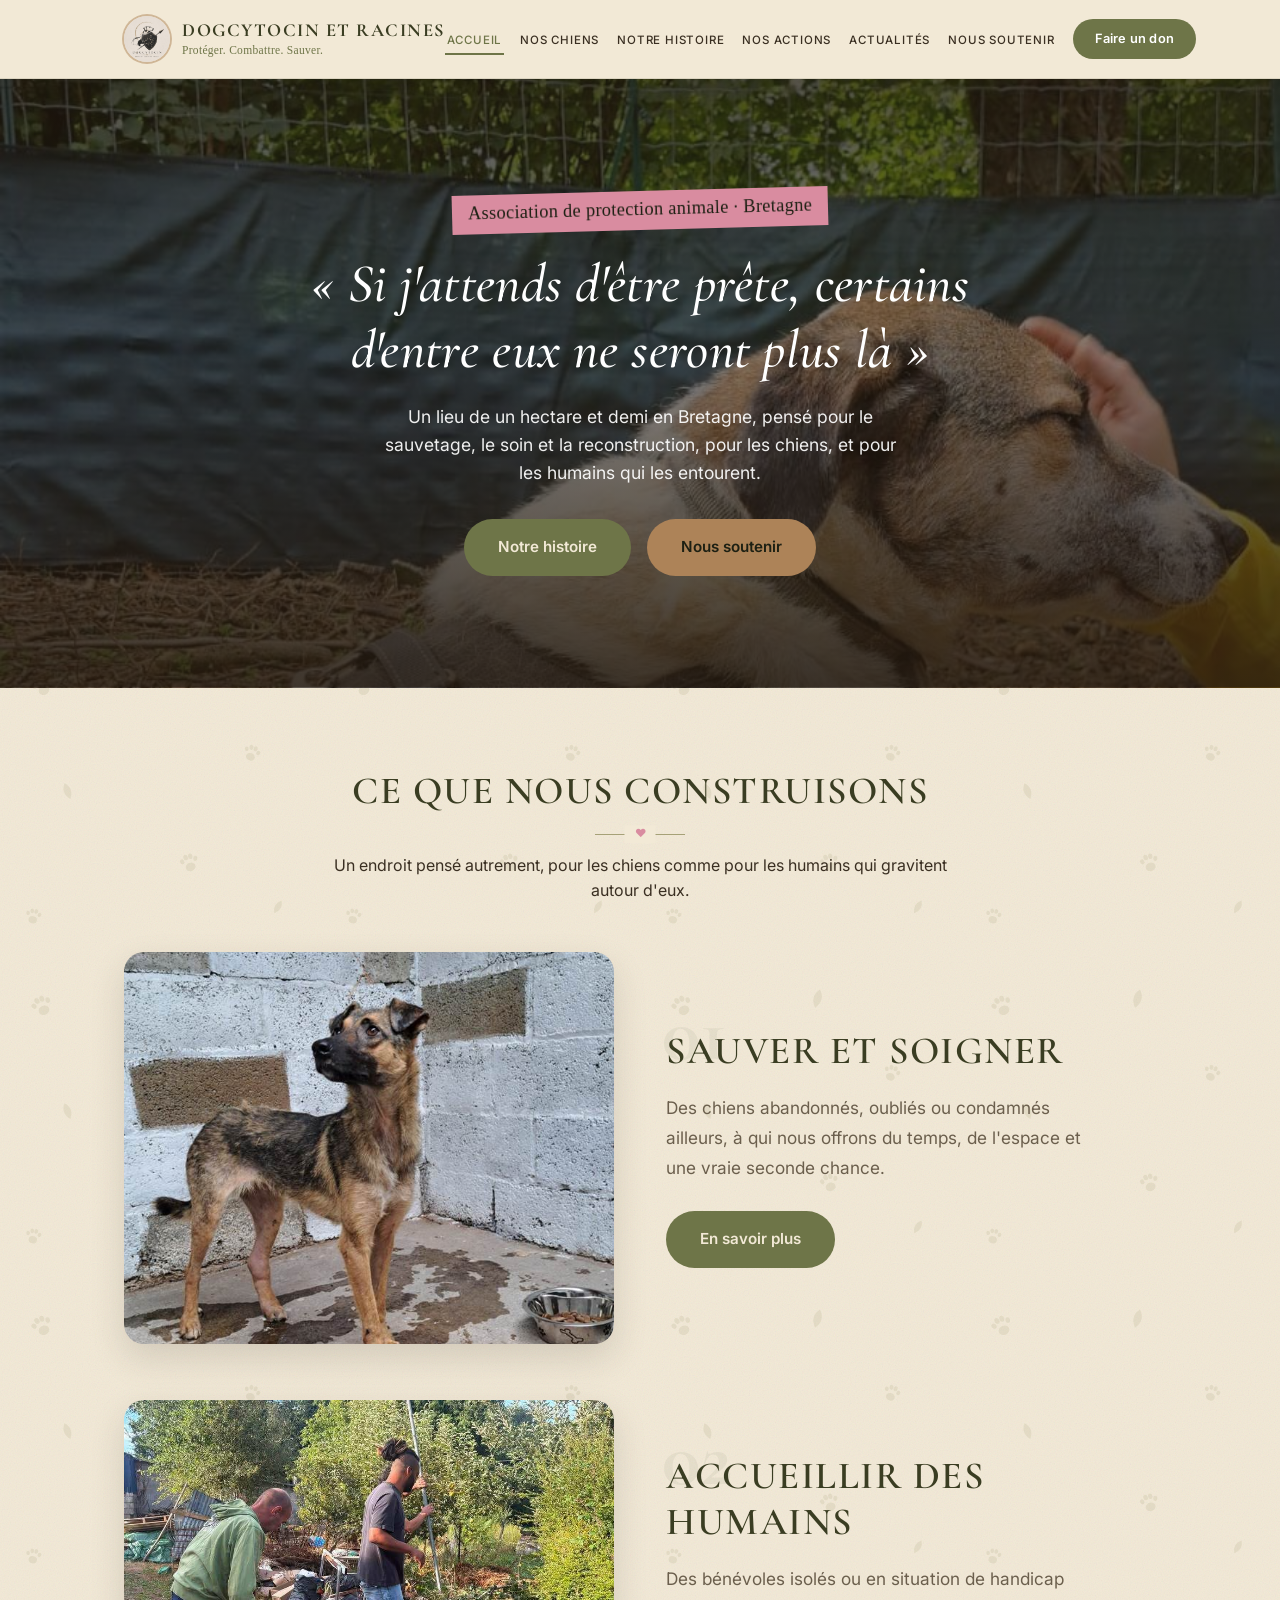
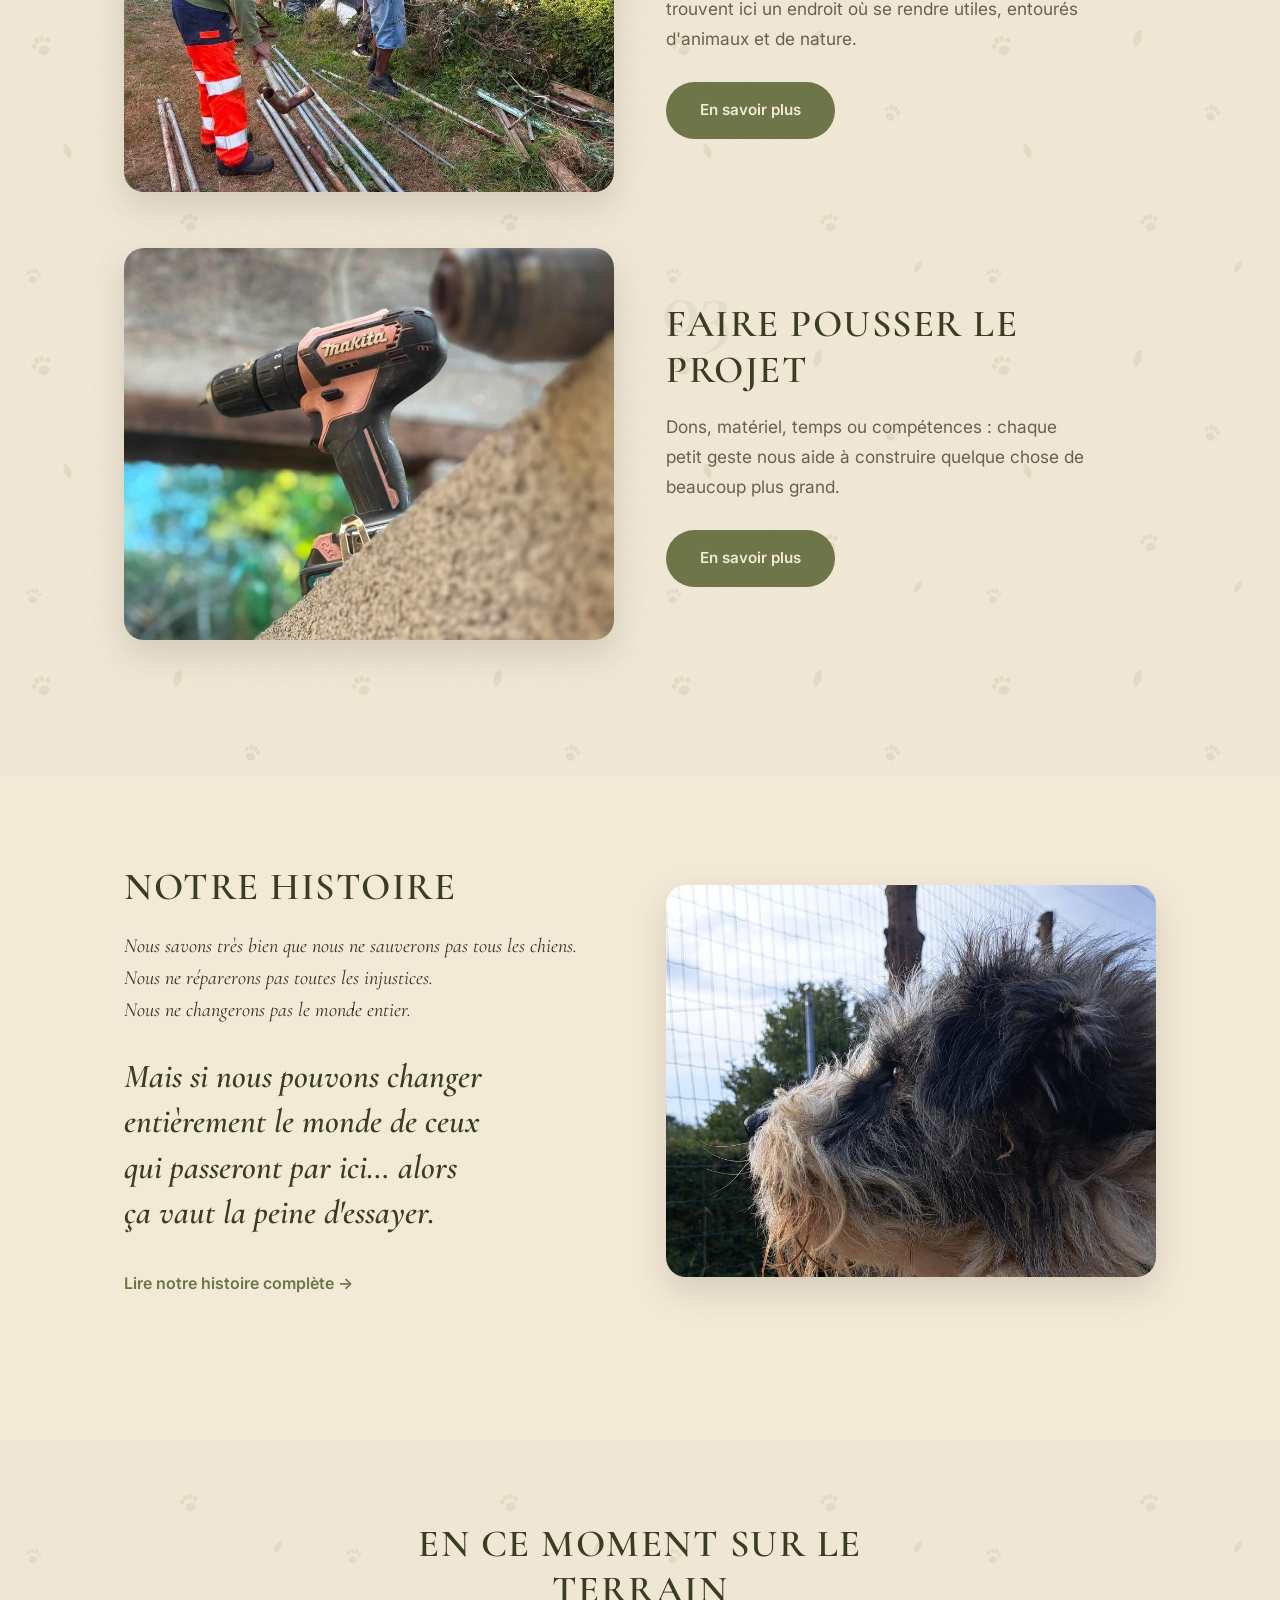
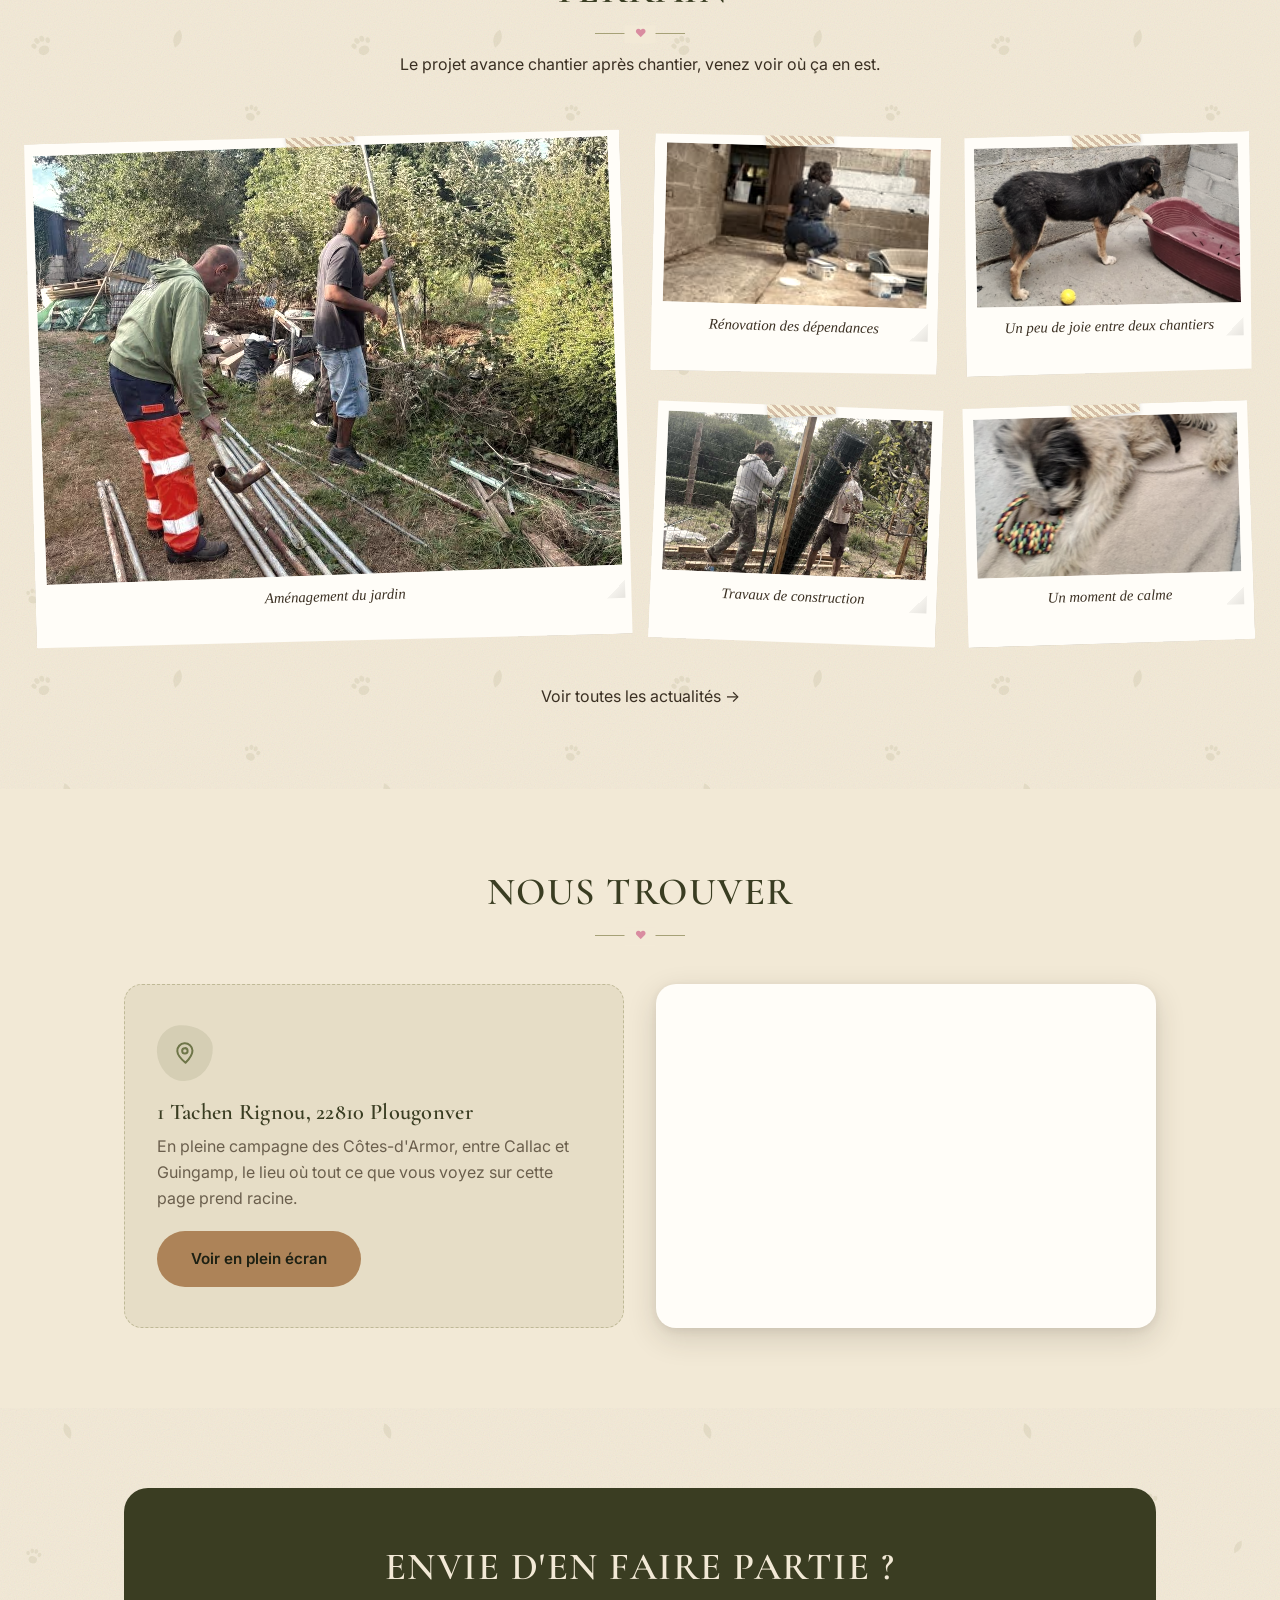
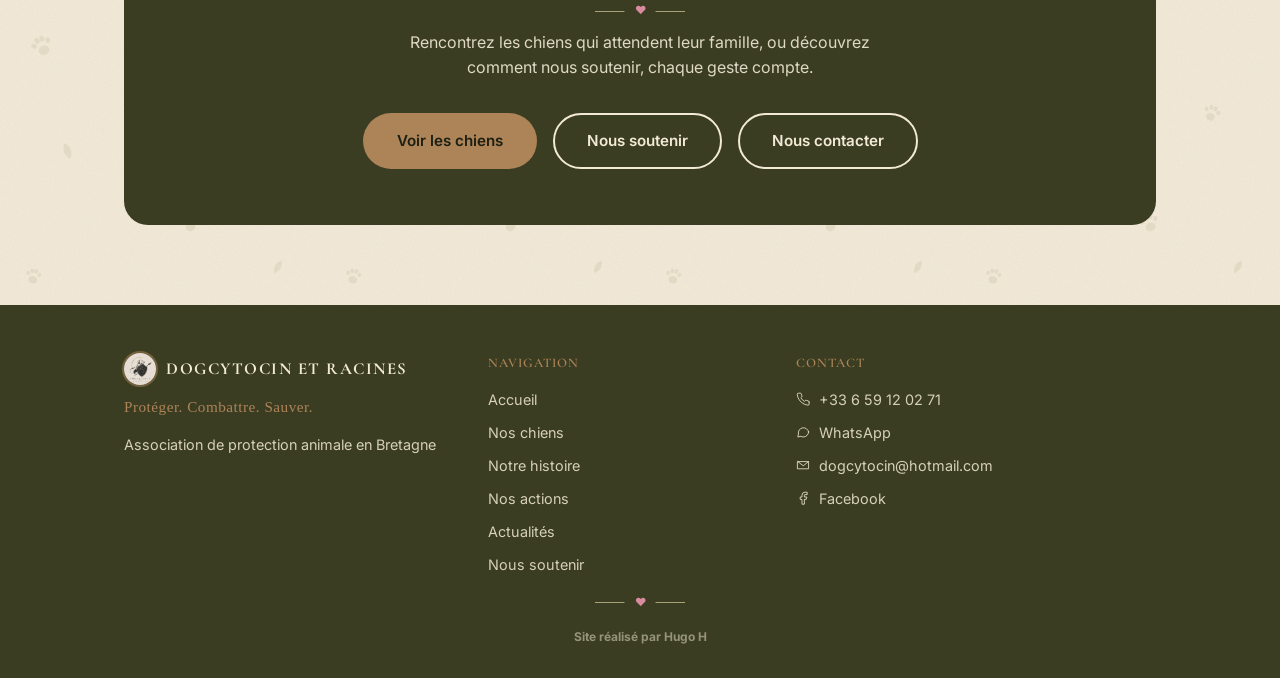
==== index.html @ 75c3460b "Ajoute un lien sur la mention "Site realise par Hugo H" Co-Authored-By: Claude Sonnet 5.5 <noreply@a" ====
<!DOCTYPE html>
<html lang="fr">
<head>
<meta charset="UTF-8">
<meta name="viewport" content="width=device-width, initial-scale=1.0, maximum-scale=1.0, user-scalable=no">
<meta name="google-site-verification" content="8avOfCpaTUDlVVN8iB3VgKnJD9o2aUSuIRznohsbOH0" />
<title>Dogcytocin et Racines, Association de protection animale en Bretagne</title>
<meta name="description" content="Une association de protection animale en Bretagne où sauvetage, nature et lien humain se retrouvent.">
<meta property="og:type" content="website">
<meta property="og:locale" content="fr_FR">
<meta property="og:title" content="Dogcytocin et Racines, Association de protection animale en Bretagne">
<meta property="og:description" content="Une association de protection animale en Bretagne où sauvetage, nature et lien humain se retrouvent.">
<meta property="og:image" content="https://dogcytocin.fr/images/og-image.png">
<meta property="og:url" content="https://dogcytocin.fr/">
<meta name="twitter:card" content="summary_large_image">
<link rel="icon" type="image/jpeg" href="images/logo.jpg">
<link rel="stylesheet" href="style.css">
</head>
<body class="grain-moderate paw-bg">

<header class="site-header">
  <div class="container">
    <a href="index.html" class="logo">
      <img src="images/logo.jpg" alt="Dogcytocin et Racines" class="logo-mark">
      <span class="logo-text">
        <span class="name">Dogcytocin et Racines</span>
        <span class="tagline">Protéger. Combattre. Sauver.</span>
      </span>
    </a>
    <button class="nav-toggle" aria-label="Ouvrir le menu">☰</button>
    <ul class="nav-links">
      <li><a href="index.html" class="active">Accueil</a></li>
      <li><a href="nos-chiens.html">Nos chiens</a></li>
      <li><a href="notre-histoire.html">Notre histoire</a></li>
      <li><a href="nos-actions.html">Nos actions</a></li>
      <li><a href="actualites.html">Actualités</a></li>
      <li><a href="nous-soutenir.html">Nous soutenir</a></li>
    </ul>
    <a href="nous-soutenir.html" class="nav-cta">Faire un don</a>
  </div>
</header>

<section class="hero">
  <div class="hero-content">
    <span class="hero-eyebrow">Association de protection animale · Bretagne</span>
    <h1>« Si j'attends d'être prête, certains d'entre eux ne seront plus là »</h1>
    <p class="subtitle">Un lieu de un hectare et demi en Bretagne, pensé pour le sauvetage, le soin
      et la reconstruction, pour les chiens, et pour les humains qui les entourent.</p>
    <div class="btn-row">
      <a href="notre-histoire.html" class="btn btn-primary">Notre histoire</a>
      <a href="nous-soutenir.html" class="btn btn-secondary">Nous soutenir</a>
    </div>
  </div>
</section>

<div class="wave-divider wave-to-cream" aria-hidden="true"></div>

<section>
  <div class="container">
    <div class="section-intro fade-in">
      <h2>Ce que nous construisons</h2>
      <div class="divider on-cream"></div>
      <p style="margin-top: 18px;">Un endroit pensé autrement, pour les chiens comme pour les humains qui gravitent autour d'eux.</p>
    </div>

    <div class="feature-split fade-in">
      <div class="feature-split-media">
        <img src="images/chien-attentif.jpg" alt="Un chien attentif, recueilli par l'association" loading="lazy" style="object-position: center 40%;">
      </div>
      <div class="feature-split-text">
        <span class="card-number">01</span>
        <h2>Sauver et soigner</h2>
        <p>Des chiens abandonnés, oubliés ou condamnés ailleurs, à qui nous offrons du temps, de l'espace
          et une vraie seconde chance.</p>
        <a href="notre-histoire.html" class="btn btn-primary">En savoir plus</a>
      </div>
    </div>

    <div class="feature-split fade-in">
      <div class="feature-split-media">
        <img src="images/chantier-debroussaillage.jpg" alt="Des bénévoles installant des poteaux pour aménager le terrain" loading="lazy">
      </div>
      <div class="feature-split-text">
        <span class="card-number">02</span>
        <h2>Accueillir des humains</h2>
        <p>Des bénévoles isolés ou en situation de handicap trouvent ici un endroit où se rendre utiles,
          entourés d'animaux et de nature.</p>
        <a href="nous-soutenir.html" class="btn btn-primary">En savoir plus</a>
      </div>
    </div>

    <div class="feature-split fade-in">
      <div class="feature-split-media">
        <img src="images/chantier-outils.jpg" alt="Outils utilisés pour les travaux d'aménagement du terrain" loading="lazy" style="object-position: center 15%;">
      </div>
      <div class="feature-split-text">
        <span class="card-number">03</span>
        <h2>Faire pousser le projet</h2>
        <p>Dons, matériel, temps ou compétences : chaque petit geste nous aide à construire quelque chose
          de beaucoup plus grand.</p>
        <a href="nous-soutenir.html" class="btn btn-primary">En savoir plus</a>
      </div>
    </div>
  </div>
</section>

<div class="wave-divider wave-to-cream" aria-hidden="true"></div>

<section class="story-teaser">
  <div class="container">
    <div class="feature-split fade-in">
      <div class="story-teaser-inner" style="text-align: left; margin: 0; max-width: none;">
        <h2>Notre histoire</h2>
        <p>Nous savons très bien que nous ne sauverons pas tous les chiens.<br>
          Nous ne réparerons pas toutes les injustices.<br>
          Nous ne changerons pas le monde entier.</p>
        <p class="highlight">Mais si nous pouvons changer entièrement le monde de ceux qui passeront par ici… alors ça vaut la peine d'essayer.</p>
        <a href="notre-histoire.html" class="link-more">Lire notre histoire complète →</a>
      </div>
      <div class="feature-split-media">
        <img src="images/chien-portrait.jpg" alt="Portrait d'un chien de l'association, poil broussailleux" loading="lazy">
      </div>
    </div>
  </div>
</section>

<section class="behind-scenes-full">
  <div class="container">
    <div class="section-intro fade-in">
      <h2>En ce moment sur le terrain</h2>
      <div class="divider on-cream"></div>
      <p style="margin-top: 18px;">Le projet avance chantier après chantier, venez voir où ça en est.</p>
    </div>
  </div>
  <div class="bts-strip fade-in">
    <figure class="bts-featured tape">
      <div class="bts-photo"><img src="images/chantier-debroussaillage.jpg" alt="Aménagement du jardin"></div>
      <figcaption>Aménagement du jardin</figcaption>
    </figure>
    <figure class="tape">
      <div class="bts-photo"><img src="images/chantier-renovation.jpg" alt="Rénovation d'une dépendance"></div>
      <figcaption>Rénovation des dépendances</figcaption>
    </figure>
    <figure class="tape">
      <div class="bts-photo"><img src="images/chien-jouet.jpg" alt="Un chien de l'association avec son jouet" style="object-position: center 62%;"></div>
      <figcaption>Un peu de joie entre deux chantiers</figcaption>
    </figure>
    <figure class="tape">
      <div class="bts-photo"><img src="images/chantier-cloture.jpg" alt="Des bénévoles installant une clôture"></div>
      <figcaption>Travaux de construction</figcaption>
    </figure>
    <figure class="tape">
      <div class="bts-photo"><img src="images/chiens-calins.jpg" alt="Un chien de l'association blotti au calme" style="object-position: center 75%;"></div>
      <figcaption>Un moment de calme</figcaption>
    </figure>
  </div>
  <div class="container">
    <p style="text-align: center; margin-top: 32px;"><a href="actualites.html" class="link-more">Voir toutes les actualités →</a></p>
  </div>
</section>


<section class="find-us">
  <div class="container">
    <div class="section-intro fade-in">
      <h2>Nous trouver</h2>
      <div class="divider on-cream"></div>
    </div>
    <div class="contact-grid fade-in">
      <div class="contact-location is-map-companion">
        <span class="icon"><svg viewBox='0 0 24 24' stroke-width='1.6' stroke-linecap='round' stroke-linejoin='round'><path d='M12 21s-7-6.5-7-11a7 7 0 0 1 14 0c0 4.5-7 11-7 11z'/><circle cx='12' cy='10' r='2.5'/></svg></span>
        <h3>1 Tachen Rignou, 22810 Plougonver</h3>
        <p>En pleine campagne des Côtes-d'Armor, entre Callac et Guingamp, le lieu où tout ce que vous
          voyez sur cette page prend racine.</p>
        <div class="btn-row">
          <a href="https://www.openstreetmap.org/?mlat=48.5008547&amp;mlon=-3.3676242#map=15/48.5008547/-3.3676242" target="_blank" rel="noopener" class="btn btn-secondary">Voir en plein écran</a>
        </div>
      </div>
      <div class="map-frame">
        <iframe
          src="https://www.openstreetmap.org/export/embed.html?bbox=-3.3776242%2C48.4938547%2C-3.3576242%2C48.5078547&amp;layer=mapnik&amp;marker=48.5008547%2C-3.3676242"
          loading="lazy"
          title="Localisation de l'association, 1 Tachen Rignou, 22810 Plougonver"></iframe>
      </div>
    </div>
  </div>
</section>


<section>
  <div class="container">
    <div class="cta-box fade-in">
      <h2>Envie d'en faire partie ?</h2>
      <div class="divider on-green"></div>
      <p style="margin-top: 18px;">Rencontrez les chiens qui attendent leur famille, ou découvrez comment
        nous soutenir, chaque geste compte.</p>
      <div class="btn-row">
        <a href="nos-chiens.html" class="btn btn-secondary">Voir les chiens</a>
        <a href="nous-soutenir.html" class="btn btn-outline">Nous soutenir</a>
        <a href="contact.html" class="btn btn-outline">Nous contacter</a>
      </div>
    </div>
  </div>
</section>

<div class="wave-divider wave-to-green" aria-hidden="true"></div>

<footer class="site-footer">
  <div class="container">
    <div class="footer-grid">
      <div class="footer-col footer-brand">
        <div class="footer-logo"><img src="images/logo.jpg" alt="Dogcytocin et Racines">Dogcytocin et Racines</div>
        <p class="footer-tagline">Protéger. Combattre. Sauver.</p>
        <p>Association de protection animale en Bretagne</p>
      </div>
      <div class="footer-col">
        <h4>Navigation</h4>
        <nav class="footer-nav">
          <a href="index.html">Accueil</a>
          <a href="nos-chiens.html">Nos chiens</a>
          <a href="notre-histoire.html">Notre histoire</a>
          <a href="nos-actions.html">Nos actions</a>
          <a href="actualites.html">Actualités</a>
          <a href="nous-soutenir.html">Nous soutenir</a>
        </nav>
      </div>
      <div class="footer-col">
        <h4>Contact</h4>
        <div class="footer-contact">
          <a href="tel:+33659120271"><svg viewBox='0 0 24 24' fill='none' stroke-width='1.6' stroke-linecap='round' stroke-linejoin='round'><path d='M22 16.9v3a2 2 0 0 1-2.2 2 19.8 19.8 0 0 1-8.6-3.1 19.5 19.5 0 0 1-6-6A19.8 19.8 0 0 1 2.1 4.2 2 2 0 0 1 4.1 2h3a2 2 0 0 1 2 1.7c.1.9.3 1.8.6 2.7a2 2 0 0 1-.4 2.1L8.1 9.6a16 16 0 0 0 6 6l1.1-1.2a2 2 0 0 1 2.1-.4c.9.3 1.8.5 2.7.6a2 2 0 0 1 1.7 2z'/></svg> +33 6 59 12 02 71</a>
          <a href="https://wa.me/33659120271" target="_blank" rel="noopener"><svg viewBox='0 0 24 24' fill='none' stroke-width='1.6' stroke-linecap='round' stroke-linejoin='round'><path d='M21 11.5a8.4 8.4 0 0 1-8.9 8.4 8.5 8.5 0 0 1-4-1L3 20l1.1-5A8.5 8.5 0 1 1 21 11.5z'/></svg> WhatsApp</a>
          <a href="mailto:dogcytocin@hotmail.com"><svg viewBox='0 0 24 24' fill='none' stroke-width='1.6' stroke-linecap='round' stroke-linejoin='round'><path d='M3 6h18v12H3z'/><path d='M3 6l9 7 9-7'/></svg> dogcytocin@hotmail.com</a>
          <a href="https://www.facebook.com/profile.php?id=61591955473990" target="_blank" rel="noopener"><svg viewBox='0 0 24 24' fill='none' stroke-width='1.6' stroke-linecap='round' stroke-linejoin='round'><path d='M18 2h-3a5 5 0 0 0-5 5v3H7v4h3v8h4v-8h3l1-4h-4V7a1 1 0 0 1 1-1h3z'/></svg> Facebook</a>
        </div>
      </div>
    </div>
    <div class="divider on-green"></div>
    <p class="footer-credit"><a href="https://rhodex.huichunheihugo.workers.dev/" target="_blank" rel="noopener">Site réalisé par Hugo H</a></p>
  </div>
</footer>

<script src="script.js"></script>
</body>
</html>
---- style.css ----
/* ===== Dogcytocin et Racines — styles ===== */

@import url('https://fonts.googleapis.com/css2?family=Cormorant+Garamond:ital,wght@0,400;0,500;0,600;0,700;1,400;1,500;1,600&family=IM+Fell+English:ital@0;1&family=Inter:wght@300;400;500;600;700&family=Permanent+Marker&family=Amatic+SC:wght@400;700&family=Roboto:wght@400;500;700&display=swap');

:root {
  --brown-deepest: #1D2013;
  --brown-dark: #3A3D22;
  --brown-dark-rgb: 58, 61, 34;
  --olive: #6E7548;
  --olive-rgb: 110, 117, 72;
  --khaki: #A6A177;
  --khaki-rgb: 166, 161, 119;
  --brown-light: #AD8358;
  --brown-light-rgb: 173, 131, 88;
  --brown-light-dark: #8A6640;
  --pink: #D98CA0;
  --pink-rgb: 217, 140, 160;
  --cream: #F2E9D6;
  --cream-rgb: 242, 233, 214;
  --text: #3A2F22;
  --text-muted: #6B5F4D;
  --danger: #b23b3b;
  --danger-dark: #9c3232;
  --links-green-light: #E7EEDB;
  --links-green-light-rgb: 231, 238, 219;
  --links-green-mid: #C7D6AF;

  --font-serif: 'Cormorant Garamond', Georgia, 'Times New Roman', serif;
  --font-sans: 'Inter', system-ui, -apple-system, 'Segoe UI', sans-serif;
  --font-book: 'IM Fell English', Georgia, 'Times New Roman', serif;
  --font-marker: 'Permanent Marker', cursive;
  --font-impact: 'Amatic SC', sans-serif;
  --font-roboto: 'Roboto', sans-serif;

  --h1-size: clamp(2.5rem, 5vw, 3.4rem);
  --h2-size: clamp(1.9rem, 3.4vw, 2.4rem);
}

* { box-sizing: border-box; margin: 0; padding: 0; }

/* Garantit que l'attribut hidden masque toujours l'element, meme si une regle plus bas
   dans ce fichier lui donne un display explicite (flex/grid/...) qui l'emporterait sinon
   sur la regle par defaut du navigateur -- deux bugs distincts causes par ce piege ont
   deja ete corriges au cas par cas (.admin-reply-form, .admin-auth-connected) avant qu'on
   ne se rende compte qu'une regle globale evitait d'avoir a y repenser a chaque nouveau composant. */
[hidden] { display: none !important; }

html { scroll-behavior: smooth; }

body {
  background-color: var(--cream);
  color: var(--text);
  font-family: var(--font-sans);
  font-size: 16px;
  line-height: 1.6;
  -webkit-font-smoothing: antialiased;
}

/* Grain de papier — intensité adaptée à la fonction de chaque page */

body.grain-moderate {
  background-image: url("data:image/svg+xml,%3Csvg xmlns='http://www.w3.org/2000/svg' width='400' height='400'%3E%3Cfilter id='n'%3E%3CfeTurbulence type='fractalNoise' baseFrequency='0.85' numOctaves='2' stitchTiles='stitch'/%3E%3C/filter%3E%3Crect width='400' height='400' filter='url(%23n)' opacity='0.11'/%3E%3C/svg%3E");
  background-repeat: repeat;
}

body.grain-light {
  background-image: url("data:image/svg+xml,%3Csvg xmlns='http://www.w3.org/2000/svg' width='400' height='400'%3E%3Cfilter id='n'%3E%3CfeTurbulence type='fractalNoise' baseFrequency='0.85' numOctaves='2' stitchTiles='stitch'/%3E%3C/filter%3E%3Crect width='400' height='400' filter='url(%23n)' opacity='0.07'/%3E%3C/svg%3E");
  background-repeat: repeat;
}

/* Semis d'empreintes et de feuilles en fond, sur toutes les pages publiques : les deux
   moities du nom de l'association (le chien, les racines/la nature) representees ensemble,
   en tuile assez grande (320px) et disposees de facon irreguliere a l'interieur pour eviter
   un effet "papier peint" trop regulier. Superpose au grain de papier existant plutot que de
   le remplacer -- les deux se cumulent en CSS via une liste de background-image. */
body.grain-moderate.paw-bg {
  background-image:
    url("data:image/svg+xml,%3Csvg xmlns='http://www.w3.org/2000/svg' width='320' height='320'%3E%3Cdefs%3E%3Cg id='p'%3E%3Cellipse cx='12' cy='15.5' rx='5' ry='4.2'/%3E%3Cellipse cx='5.2' cy='8.5' rx='2.1' ry='2.6' transform='rotate(-20 5.2 8.5)'/%3E%3Cellipse cx='9.6' cy='5.2' rx='2.2' ry='2.8' transform='rotate(-8 9.6 5.2)'/%3E%3Cellipse cx='14.4' cy='5.2' rx='2.2' ry='2.8' transform='rotate(8 14.4 5.2)'/%3E%3Cellipse cx='18.8' cy='8.5' rx='2.1' ry='2.6' transform='rotate(20 18.8 8.5)'/%3E%3C/g%3E%3Cpath id='l' d='M12,2 Q21,12 12,23 Q3,12 12,2 Z'/%3E%3C/defs%3E%3Cg fill='%23A6A177' opacity='0.18'%3E%3Cuse href='%23p' transform='translate(25,40) rotate(-24) scale(1.1)'/%3E%3Cuse href='%23l' transform='translate(170,25) rotate(15) scale(0.9)'/%3E%3Cuse href='%23p' transform='translate(245,100) rotate(20) scale(0.9)'/%3E%3Cuse href='%23l' transform='translate(55,145) rotate(-20) scale(0.8)'/%3E%3Cuse href='%23p' transform='translate(175,215) rotate(-15) scale(1.0)'/%3E%3Cuse href='%23l' transform='translate(275,255) rotate(30) scale(0.7)'/%3E%3Cuse href='%23p' transform='translate(25,265) rotate(10) scale(0.85)'/%3E%3C/g%3E%3C/svg%3E"),
    url("data:image/svg+xml,%3Csvg xmlns='http://www.w3.org/2000/svg' width='400' height='400'%3E%3Cfilter id='n'%3E%3CfeTurbulence type='fractalNoise' baseFrequency='0.85' numOctaves='2' stitchTiles='stitch'/%3E%3C/filter%3E%3Crect width='400' height='400' filter='url(%23n)' opacity='0.11'/%3E%3C/svg%3E");
  background-repeat: repeat, repeat;
}

/* Meme semis, decline pour les pages en grain-light (moins de bruit de fond, la plupart des
   pages interieures) et pour celles sans classe de grain du tout (le semis devient alors la
   seule texture de fond, sans grain de papier superpose). */
body.grain-light.paw-bg {
  background-image:
    url("data:image/svg+xml,%3Csvg xmlns='http://www.w3.org/2000/svg' width='320' height='320'%3E%3Cdefs%3E%3Cg id='p'%3E%3Cellipse cx='12' cy='15.5' rx='5' ry='4.2'/%3E%3Cellipse cx='5.2' cy='8.5' rx='2.1' ry='2.6' transform='rotate(-20 5.2 8.5)'/%3E%3Cellipse cx='9.6' cy='5.2' rx='2.2' ry='2.8' transform='rotate(-8 9.6 5.2)'/%3E%3Cellipse cx='14.4' cy='5.2' rx='2.2' ry='2.8' transform='rotate(8 14.4 5.2)'/%3E%3Cellipse cx='18.8' cy='8.5' rx='2.1' ry='2.6' transform='rotate(20 18.8 8.5)'/%3E%3C/g%3E%3Cpath id='l' d='M12,2 Q21,12 12,23 Q3,12 12,2 Z'/%3E%3C/defs%3E%3Cg fill='%23A6A177' opacity='0.18'%3E%3Cuse href='%23p' transform='translate(25,40) rotate(-24) scale(1.1)'/%3E%3Cuse href='%23l' transform='translate(170,25) rotate(15) scale(0.9)'/%3E%3Cuse href='%23p' transform='translate(245,100) rotate(20) scale(0.9)'/%3E%3Cuse href='%23l' transform='translate(55,145) rotate(-20) scale(0.8)'/%3E%3Cuse href='%23p' transform='translate(175,215) rotate(-15) scale(1.0)'/%3E%3Cuse href='%23l' transform='translate(275,255) rotate(30) scale(0.7)'/%3E%3Cuse href='%23p' transform='translate(25,265) rotate(10) scale(0.85)'/%3E%3C/g%3E%3C/svg%3E"),
    url("data:image/svg+xml,%3Csvg xmlns='http://www.w3.org/2000/svg' width='400' height='400'%3E%3Cfilter id='n'%3E%3CfeTurbulence type='fractalNoise' baseFrequency='0.85' numOctaves='2' stitchTiles='stitch'/%3E%3C/filter%3E%3Crect width='400' height='400' filter='url(%23n)' opacity='0.07'/%3E%3C/svg%3E");
  background-repeat: repeat, repeat;
}

body.paw-bg:not(.grain-moderate):not(.grain-light) {
  background-image: url("data:image/svg+xml,%3Csvg xmlns='http://www.w3.org/2000/svg' width='320' height='320'%3E%3Cdefs%3E%3Cg id='p'%3E%3Cellipse cx='12' cy='15.5' rx='5' ry='4.2'/%3E%3Cellipse cx='5.2' cy='8.5' rx='2.1' ry='2.6' transform='rotate(-20 5.2 8.5)'/%3E%3Cellipse cx='9.6' cy='5.2' rx='2.2' ry='2.8' transform='rotate(-8 9.6 5.2)'/%3E%3Cellipse cx='14.4' cy='5.2' rx='2.2' ry='2.8' transform='rotate(8 14.4 5.2)'/%3E%3Cellipse cx='18.8' cy='8.5' rx='2.1' ry='2.6' transform='rotate(20 18.8 8.5)'/%3E%3C/g%3E%3Cpath id='l' d='M12,2 Q21,12 12,23 Q3,12 12,2 Z'/%3E%3C/defs%3E%3Cg fill='%23A6A177' opacity='0.18'%3E%3Cuse href='%23p' transform='translate(25,40) rotate(-24) scale(1.1)'/%3E%3Cuse href='%23l' transform='translate(170,25) rotate(15) scale(0.9)'/%3E%3Cuse href='%23p' transform='translate(245,100) rotate(20) scale(0.9)'/%3E%3Cuse href='%23l' transform='translate(55,145) rotate(-20) scale(0.8)'/%3E%3Cuse href='%23p' transform='translate(175,215) rotate(-15) scale(1.0)'/%3E%3Cuse href='%23l' transform='translate(275,255) rotate(30) scale(0.7)'/%3E%3Cuse href='%23p' transform='translate(25,265) rotate(10) scale(0.85)'/%3E%3C/g%3E%3C/svg%3E");
  background-repeat: repeat;
}

img { max-width: 100%; display: block; }

a { color: inherit; text-decoration: none; }

button.link-more {
  background: none;
  border: none;
  padding: 0;
  font: inherit;
  cursor: pointer;
}

/* ===== Focus visibility (keyboard navigation) ===== */

a:focus-visible,
button:focus-visible,
input:focus-visible,
select:focus-visible,
textarea:focus-visible {
  outline: 2px solid var(--brown-dark);
  outline-offset: 3px;
  border-radius: 4px;
}

.site-header :focus-visible,
.site-footer :focus-visible,
.hero :focus-visible,
.page-header :focus-visible,
.cta-box :focus-visible,
.dogs-hero :focus-visible {
  outline-color: var(--brown-light);
}

h1, h2, h3 {
  font-family: var(--font-serif);
  line-height: 1.2;
  font-weight: 600;
  letter-spacing: 0.3px;
}

h1 { font-size: var(--h1-size); }

h2 {
  font-size: var(--h2-size);
  margin-bottom: 1.25rem;
  color: var(--brown-dark);
  text-transform: uppercase;
  letter-spacing: 1.5px;
  font-weight: 600;
}

h3 { font-size: 1.4rem; margin-bottom: 0.5rem; color: var(--brown-dark); font-weight: 600; }

.divider {
  width: 90px;
  height: 1px;
  background: var(--khaki);
  margin: 18px auto;
  position: relative;
}

.divider::after {
  content: '♥';
  position: absolute;
  top: 50%;
  left: 50%;
  transform: translate(-50%, -50%);
  font-size: 0.7rem;
  color: var(--pink);
  background: inherit;
  padding: 0 10px;
}

.divider.on-cream::after { background: var(--cream); }
.divider.on-green::after { background: var(--brown-dark); }
.divider.on-white::after { background: #fff; }

/* ===== Wave dividers between color sections =====
   Overlay technique: negative margin pulls the div up over the
   bottom of the preceding section, and the SVG is transparent above
   the curve — so the "from" colour is always the real rendered
   pixels behind it (correct even over gradients), never a guessed
   flat colour. Only the curve fill (the "to" colour) is chosen. */

/* Transitions plates a la SPA : plus de vagues entre sections, on garde juste l'espacement. */
.wave-divider { display: none; }

.wave-to-cream {
  background-image: url("data:image/svg+xml,%3Csvg xmlns='http://www.w3.org/2000/svg' viewBox='0 0 1440 60' preserveAspectRatio='none'%3E%3Cpath d='M0,30 C90,10 160,50 260,34 C360,18 420,52 540,32 C660,12 730,46 850,28 C970,10 1040,44 1160,26 C1280,8 1350,38 1440,24 L1440,60 L0,60 Z' fill='%23F8F5EE'/%3E%3C/svg%3E");
}

.wave-to-green {
  background-image: url("data:image/svg+xml,%3Csvg xmlns='http://www.w3.org/2000/svg' viewBox='0 0 1440 60' preserveAspectRatio='none'%3E%3Cpath d='M0,30 C90,10 160,50 260,34 C360,18 420,52 540,32 C660,12 730,46 850,28 C970,10 1040,44 1160,26 C1280,8 1350,38 1440,24 L1440,60 L0,60 Z' fill='%231B3A2B'/%3E%3C/svg%3E");
}

.wave-to-keyfacts {
  background-image: url("data:image/svg+xml,%3Csvg xmlns='http://www.w3.org/2000/svg' viewBox='0 0 1440 60' preserveAspectRatio='none'%3E%3Cpath d='M0,30 C90,10 160,50 260,34 C360,18 420,52 540,32 C660,12 730,46 850,28 C970,10 1040,44 1160,26 C1280,8 1350,38 1440,24 L1440,60 L0,60 Z' fill='%2312291D'/%3E%3C/svg%3E");
}

@media (max-width: 600px) {
  .wave-divider { height: 34px; margin-top: -34px; }
}

.container {
  max-width: 1080px;
  margin: 0 auto;
  padding: 0 24px;
}

/* ===== Header ===== */

.site-header {
  position: sticky;
  top: 0;
  z-index: 100;
  background: var(--cream);
  color: var(--text);
  border-bottom: 1px solid rgba(var(--brown-dark-rgb), 0.12);
  box-shadow: 0 2px 12px rgba(0, 0, 0, 0.05);
  transform: translateZ(0);
  will-change: transform;
  backface-visibility: hidden;
  transition: box-shadow 0.3s ease;
}

.site-header .container {
  display: flex;
  align-items: center;
  justify-content: space-between;
  padding-top: 16px;
  padding-bottom: 16px;
  transition: padding 0.3s ease;
}

/* Ajoute par script.js des que la page a defile au-dela du hero -- un header
   legerement plus compact et une ombre plus marquee, comme sur la plupart des
   sites premium, plutot qu'un bandeau fixe qui garde toujours la meme taille. */
.site-header.is-scrolled { box-shadow: 0 4px 18px rgba(0, 0, 0, 0.09); }

.site-header.is-scrolled .container {
  padding-top: 10px;
  padding-bottom: 10px;
}

.logo {
  display: flex;
  align-items: center;
  gap: 12px;
  /* Sans ça, quand le header manque de place (nav + bouton "Faire un don"), c'est le texte du
     logo qui absorbe la compression en repassant a la ligne plutot que le reste -- header
     soudain deux fois plus haut, qui peut chevaucher le titre de la section juste en dessous. */
  flex-shrink: 0;
}

.logo-mark {
  width: 46px;
  height: 46px;
  border-radius: 50%;
  object-fit: cover;
  object-position: top center;
  box-shadow: 0 0 0 2px rgba(var(--brown-light-rgb), 0.5);
  flex-shrink: 0;
}

.logo-text {
  font-family: var(--font-serif);
  line-height: 1.15;
}

.logo-text .name {
  display: block;
  font-size: 1.15rem;
  font-weight: 700;
  text-transform: uppercase;
  letter-spacing: 1.5px;
  color: var(--brown-dark);
  white-space: nowrap;
}

.logo-text .tagline {
  display: block;
  font-family: var(--font-marker);
  font-style: normal;
  font-size: 0.72rem;
  letter-spacing: 0.3px;
  color: var(--olive);
  margin-top: 3px;
  white-space: nowrap;
}

.nav-links {
  display: flex;
  align-items: center;
  gap: 22px;
  list-style: none;
  margin-right: 22px;
}

.nav-links a {
  font-weight: 500;
  font-size: 0.78rem;
  text-transform: uppercase;
  letter-spacing: 0.8px;
  padding: 6px 2px;
  border-bottom: 2px solid transparent;
  transition: color 0.2s, border-color 0.2s;
  white-space: nowrap;
}

.nav-links a:hover,
.nav-links a.active {
  color: var(--olive);
  border-bottom-color: var(--olive);
}

.site-header .container { flex-wrap: nowrap; }

.nav-cta {
  flex-shrink: 0;
  display: inline-block;
  background: var(--olive);
  color: #fff;
  font-weight: 600;
  font-size: 0.8rem;
  letter-spacing: 0.2px;
  padding: 10px 22px;
  border-radius: 50px;
  transition: transform 0.2s ease, box-shadow 0.2s ease;
}

.nav-cta:hover { transform: scale(1.03); box-shadow: 0 6px 16px rgba(var(--olive-rgb), 0.35); }
.nav-cta:active { transform: scale(0.97); }

/* Etendu a 1360px (au lieu de 1200px) : a 1280px, une largeur d'ecran tres courante, le
   header n'avait pas assez de place pour le logo + les 6 liens + le bouton "Faire un don"
   sans ce resserrement -- desormais couvert avant le seuil du menu mobile (1150px). */
@media (max-width: 1360px) and (min-width: 1151px) {
  .nav-links { gap: 14px; margin-right: 16px; }
  .nav-links a { font-size: 0.72rem; }
}

.nav-toggle {
  display: none;
  background: none;
  border: none;
  color: var(--brown-dark);
  font-size: 1.6rem;
  line-height: 1;
  padding: 11px 11px;
  margin: -11px -11px;
  cursor: pointer;
  order: 2;
}

@media (max-width: 1150px) {
  .nav-toggle { display: block; }
  .nav-cta { display: none; }

  .nav-links {
    position: absolute;
    top: 100%;
    left: 0;
    right: 0;
    margin-right: 0;
    background: var(--cream);
    border-bottom: 1px solid rgba(var(--brown-dark-rgb), 0.12);
    box-shadow: 0 8px 16px rgba(0, 0, 0, 0.06);
    flex-direction: column;
    align-items: stretch;
    gap: 0;
    max-height: 0;
    overflow: hidden;
    transition: max-height 0.3s ease;
  }

  .nav-links.open { max-height: 420px; overflow-y: auto; }

  .nav-links li { border-top: 1px solid rgba(var(--brown-dark-rgb), 0.08); }

  .nav-links a {
    display: block;
    padding: 16px 24px;
  }
}

@media (max-width: 560px) {
  .logo { gap: 8px; }
  .logo-mark { width: 38px; height: 38px; }
  .logo-text .name { font-size: 0.95rem; letter-spacing: 1px; }
  .logo-text .tagline { display: none; }
}

@media (max-width: 340px) {
  .logo { gap: 6px; }
  .logo-mark { width: 30px; height: 30px; }
  .logo-text .name { font-size: 0.78rem; letter-spacing: 0.4px; }
  .site-header .container { padding-top: 12px; padding-bottom: 12px; }
}

/* ===== Buttons ===== */

.btn {
  display: inline-block;
  padding: 14px 32px;
  border-radius: 50px;
  font-weight: 600;
  font-size: 0.95rem;
  cursor: pointer;
  border: 2px solid transparent;
  transition: transform 0.2s ease, box-shadow 0.2s ease;
}

@media (max-width: 480px) {
  .btn { padding: 12px 26px; font-size: 0.88rem; }
}

.btn:hover { transform: scale(1.03); }

/* Retour tactile au clic : sans ça, seul le hover donne un signal, ce qui ne dit rien au
   doigt sur mobile (pas de hover) ni au clic sur desktop. */
.btn:active { transform: scale(0.97); }

.btn-primary {
  background: var(--olive);
  color: var(--cream);
}

.btn-primary:hover { box-shadow: 0 6px 18px rgba(var(--olive-rgb), 0.4); }

.btn-secondary {
  background: var(--brown-light);
  color: var(--brown-deepest);
}

.btn-secondary:hover { box-shadow: 0 6px 18px rgba(var(--brown-light-rgb), 0.4); }

.btn-outline {
  background: transparent;
  color: var(--cream);
  border-color: var(--cream);
}

.btn-outline:hover { background: rgba(var(--cream-rgb), 0.1); }

.btn-row {
  display: flex;
  gap: 16px;
  flex-wrap: wrap;
  justify-content: center;
}

/* ===== Hero ===== */

.hero {
  position: relative;
  min-height: 560px;
  display: flex;
  align-items: center;
  justify-content: center;
  text-align: center;
  color: #fff;
  overflow: hidden;
  background-image:
    linear-gradient(180deg, rgba(36, 26, 16, 0.75) 0%, rgba(36, 26, 16, 0.55) 45%, rgba(36, 26, 16, 0.88) 100%),
    url("images/chien-caresse.jpg");
  background-repeat: no-repeat;
  /* Le chien et la main sont dans la moitie droite de la photo (~80% en largeur) : sur
     desktop, cover ne rogne que verticalement (l'image couvre deja toute la largeur), donc
     ce reglage horizontal n'a aucun effet visible -- mais sur mobile, ou le hero est plus
     etroit que haut, cover rogne fortement en largeur, et un centrage naif coupait la main
     qui caresse. 82% garde le sujet dans le cadre sur les deux formats. */
  background-position: 82% 66%;
  background-size: cover;
}

.hero-content {
  position: relative;
  z-index: 2;
  max-width: 760px;
  padding: 32px 24px;
}

.hero-eyebrow {
  display: inline-block;
  font-family: var(--font-marker);
  font-size: 1.15rem;
  letter-spacing: 0.3px;
  color: var(--brown-deepest);
  background: var(--pink);
  padding: 4px 16px 6px;
  transform: rotate(-1.5deg);
  margin-bottom: 22px;
  animation: heroEyebrowRise 0.8s cubic-bezier(0.16, 1, 0.3, 1) both;
}

.hero h1 {
  font-style: italic;
  font-weight: 500;
  margin-bottom: 20px;
  text-wrap: balance;
  animation: heroRise 0.8s cubic-bezier(0.16, 1, 0.3, 1) 0.12s both;
}

.hero p.subtitle {
  font-size: 1.1rem;
  max-width: 520px;
  margin: 0 auto 32px;
  color: rgba(255, 255, 255, 0.92);
  animation: heroRise 0.8s cubic-bezier(0.16, 1, 0.3, 1) 0.24s both;
}

/* Petite entree en cascade au chargement (eyebrow -> titre -> texte -> boutons), plutot
   que tout le bloc hero qui apparait d'un coup -- c'est la toute premiere chose vue sur le
   site, ca vaut la peine d'un soin particulier. Chaque etape a son propre delai via
   animation-delay ; "both" garde l'etat de depart avant le lancement (pas de flash) et
   l'etat final une fois termine. */
.hero .btn-row { animation: heroRise 0.8s cubic-bezier(0.16, 1, 0.3, 1) 0.36s both; }

@keyframes heroRise {
  from { opacity: 0; transform: translateY(16px); }
  to { opacity: 1; transform: translateY(0); }
}

@keyframes heroEyebrowRise {
  from { opacity: 0; transform: rotate(-1.5deg) translateY(16px); }
  to { opacity: 1; transform: rotate(-1.5deg) translateY(0); }
}

/* ===== Section fade-in ===== */

.fade-in {
  /* Visible par defaut (pas opacity: 0) : l'ancienne version cachait le contenu tant que le
     JS (IntersectionObserver) n'avait pas ajoute .visible, et malgre plusieurs correctifs
     successifs (marge de declenchement, filet de securite par timer...), des photos
     restaient invisibles chez certain⋅es visiteur⋅ses mobiles -- cause exacte non confirmee
     (JS bloque, edge case de l'observer...), mais le risque n'en valait plus la peine pour
     une simple animation d'apparition. Le contenu est desormais toujours visible immediatement,
     avec juste une legere transition si jamais .visible est ajoutee. */
  transition: opacity 0.7s cubic-bezier(0.16, 1, 0.3, 1), transform 0.7s cubic-bezier(0.16, 1, 0.3, 1);
}

.fade-in.visible {
  opacity: 1;
  transform: translateY(0);
}

/* Cascade en escalier pour les elements d'une meme rangee (cartes, photos chantier) --
   plus premium qu'un fade-in simultane, purement visuel : le seuil de declenchement
   individuel de l'IntersectionObserver (script.js) n'est pas touche. */
.cards .card:nth-child(2),
.actions-grid .action-block:nth-child(2),
.support-grid .support-item:nth-child(2),
.two-ways .fundraiser-box:nth-child(2),
.bts-strip figure:nth-child(2) { transition-delay: 0.09s; }

.cards .card:nth-child(3),
.support-grid .support-item:nth-child(3),
.two-ways .fundraiser-box:nth-child(3),
.bts-strip figure:nth-child(3) { transition-delay: 0.18s; }

.support-grid .support-item:nth-child(4),
.bts-strip figure:nth-child(4) { transition-delay: 0.27s; }

section {
  padding: 80px 0;
}


.section-intro {
  text-align: center;
  max-width: 620px;
  margin: 0 auto 48px;
}

/* ===== Story teaser (homepage) ===== */

.story-teaser {
  position: relative;
  overflow: hidden;
  background: var(--cream);
  padding: 88px 0;
}

.story-teaser-inner {
  max-width: 680px;
  margin: 0 auto;
  text-align: center;
  position: relative;
  z-index: 2;
}

.story-teaser-inner .eyebrow {
  font-family: var(--font-marker);
  color: var(--olive);
  font-size: 1.25rem;
  letter-spacing: 1px;
  text-transform: uppercase;
  display: block;
  margin-bottom: 24px;
}

.story-teaser-inner p {
  font-family: var(--font-serif);
  font-style: italic;
  font-size: 1.25rem;
  line-height: 1.6;
  color: var(--text);
  margin-bottom: 16px;
}

.story-teaser-inner p.highlight {
  font-size: clamp(1.6rem, 3vw, 2.1rem);
  color: var(--brown-dark);
  font-weight: 600;
  line-height: 1.35;
  margin: 28px 0 36px;
  text-wrap: balance;
}

.story-teaser-inner .link-more {
  font-weight: 600;
  color: var(--olive);
  transition: color 0.2s;
}

.story-teaser-inner .link-more:hover { color: var(--brown-light); }

/* Mosaique plutot qu'une simple rangee de 4 : une photo "vedette" (2x2) entouree de
   vignettes, pour representer la variete de ce qui se passe sur le terrain (chantiers +
   vie du refuge) au lieu de 4 cases figees de meme poids visuel. grid-auto-flow: dense
   comble les cases laissees vides par la vedette avec les vignettes suivantes. */
.bts-strip {
  display: grid;
  grid-template-columns: repeat(4, 1fr);
  /* 150px laissait a peine ~75px de photo utile une fois la legende et le cadre polaroid
     retires -- les vignettes 1x1 etaient beaucoup trop rognees. 240px donne une vraie photo
     visible sur les petites cartes, meme avec une legende sur 2 lignes. */
  grid-auto-rows: 240px;
  grid-auto-flow: dense;
  gap: 30px 24px;
  margin: 56px 0 40px;
  padding: 0 28px;
}

.bts-strip .bts-featured {
  grid-column: span 2;
  grid-row: span 2;
}

@media (max-width: 800px) {
  .bts-strip .bts-featured { grid-column: span 2; grid-row: span 2; }
}

.bts-strip figure {
  position: relative;
  display: flex;
  flex-direction: column;
  background: #fffdf8;
  padding: 12px 12px 38px;
  box-shadow: 0 10px 22px rgba(47, 42, 34, 0.2), 0 2px 6px rgba(47, 42, 34, 0.12);
  transition: transform 0.3s ease, box-shadow 0.3s ease;
}

.bts-strip figure:nth-child(1) { transform: rotate(-2deg); clip-path: polygon(0.8% 0%, 100% 1.2%, 99.3% 100%, 0% 98.8%); }
.bts-strip figure:nth-child(2) { transform: rotate(1.6deg); clip-path: polygon(0% 1.5%, 99.2% 0%, 100% 98.5%, 0.6% 100%); }
.bts-strip figure:nth-child(3) { transform: rotate(-1.2deg); clip-path: polygon(1% 0.5%, 100% 0%, 99% 99%, 0% 100%); }
.bts-strip figure:nth-child(4) { transform: rotate(2.4deg); clip-path: polygon(0.5% 1%, 99.5% 0.3%, 100% 99%, 0.3% 99.6%); }
.bts-strip figure:nth-child(5) { transform: rotate(-1.6deg); clip-path: polygon(0.6% 0.4%, 99.4% 0%, 100% 99.5%, 0.4% 100%); }

.bts-strip figure:hover {
  transform: rotate(0deg) translateY(-5px) scale(1.035);
  box-shadow: 0 18px 32px rgba(47, 42, 34, 0.26), 0 4px 10px rgba(47, 42, 34, 0.14);
  z-index: 3;
}

.bts-strip figure::after {
  content: '';
  position: absolute;
  right: 10px;
  bottom: 36px;
  width: 20px;
  height: 20px;
  background: linear-gradient(135deg, transparent 55%, rgba(47, 42, 34, 0.05) 55%, rgba(47, 42, 34, 0.12) 100%);
  pointer-events: none;
}

.bts-strip figure.tape::before {
  content: '';
  position: absolute;
  top: -13px;
  left: 50%;
  width: 68px;
  height: 25px;
  transform: translateX(-50%) rotate(-6deg);
  background: repeating-linear-gradient(45deg, rgba(var(--brown-light-rgb), 0.5), rgba(var(--brown-light-rgb), 0.5) 3px, rgba(233, 216, 165, 0.4) 3px, rgba(233, 216, 165, 0.4) 6px);
  box-shadow: 0 2px 4px rgba(47, 42, 34, 0.15);
  pointer-events: none;
  z-index: 2;
}

.bts-photo {
  flex: 1;
  min-height: 0;
  overflow: hidden;
}

.bts-strip img {
  display: block;
  width: 100%;
  height: 100%;
  object-fit: cover;
  filter: sepia(0.22) saturate(0.78) contrast(1.04) brightness(1.03);
  /* Zoom leger au survol de la carte entiere (voir figure:hover), sans deborder du cadre
     polaroid grace a overflow:hidden sur .bts-photo. */
  transition: transform 0.5s ease;
}

.bts-strip figure:hover img { transform: scale(1.08); }

.bts-strip figcaption {
  margin-top: 12px;
  font-family: var(--font-book);
  font-style: italic;
  font-size: 0.92rem;
  line-height: 1.3;
  color: var(--text);
  text-align: center;
}

@media (max-width: 800px) {
  .bts-strip { grid-template-columns: repeat(2, 1fr); gap: 36px 20px; padding: 0 20px; }
}

@media (max-width: 480px) {
  .bts-strip figure:nth-child(1) { transform: rotate(-1.1deg); }
  .bts-strip figure:nth-child(2) { transform: rotate(0.9deg); }
  .bts-strip figure:nth-child(3) { transform: rotate(-0.7deg); }
  .bts-strip figure:nth-child(4) { transform: rotate(1.3deg); }
  .bts-strip figure:nth-child(5) { transform: rotate(-0.9deg); }
}

/* ===== Cards ===== */

.cards {
  display: grid;
  grid-template-columns: repeat(3, 1fr);
  gap: 28px;
}

@media (max-width: 800px) {
  .cards { grid-template-columns: 1fr; }
}

/* ===== Feature split (accueil : message phare "Sauver et soigner") ===== */

.feature-split {
  display: grid;
  grid-template-columns: 1fr 1fr;
  gap: 52px;
  align-items: center;
  margin-bottom: 56px;
}

@media (max-width: 800px) {
  .feature-split { grid-template-columns: 1fr; gap: 28px; }
  /* Quel que soit l'ordre texte/photo choisi sur desktop (alterne d'un bloc a l'autre pour
     le rythme visuel), la photo passe toujours en premier une fois empilee -- elle donne le
     ton immediatement, plutot que de faire defiler tout le texte avant de l'atteindre. */
  .feature-split-media { order: -1; }
}

/* Photo en flux normal avec un aspect-ratio fixe (pas de position:absolute) : approche la
   plus simple et la plus largement compatible, y compris sur les navigateurs mobiles plus
   anciens. Une version precedente etirait le cadre a la hauteur du texte via
   position:absolute -- plus soignee visuellement, mais des photos restaient invisibles sur
   certains mobiles malgre plusieurs correctifs cibles, donc priorite a la fiabilite ici. */
.feature-split-media {
  border-radius: 20px;
  overflow: hidden;
  box-shadow: 0 14px 34px rgba(47, 42, 34, 0.15);
  aspect-ratio: 5 / 4;
}

.feature-split-media img {
  display: block;
  width: 100%;
  height: 100%;
  object-fit: cover;
}

.feature-split-text {
  position: relative;
  text-align: left;
}

.feature-split-text .card-number { top: -34px; right: auto; left: -4px; }

.feature-split-text h2 {
  position: relative;
  text-align: left;
  margin-bottom: 18px;
}

.feature-split-text p {
  color: var(--text-muted);
  font-size: 1.08rem;
  line-height: 1.75;
  margin-bottom: 28px;
  max-width: 38ch;
}

.feature-split-text ul {
  color: var(--text-muted);
  margin: -8px 0 28px;
  padding-left: 20px;
  max-width: 38ch;
}

.feature-split-text li { margin-bottom: 8px; line-height: 1.6; }

/* Paire de cartes secondaires sous le message phare -- volontairement distincte de .cards
   (grille a 3) pour ne pas heriter de son empilement mobile a 800px, le seuil ici est plus bas. */
.cards-pair {
  display: grid;
  grid-template-columns: repeat(2, 1fr);
  gap: 28px;
  max-width: 760px;
  margin: 0 auto;
}

@media (max-width: 600px) {
  .cards-pair { grid-template-columns: 1fr; }
}

.card {
  position: relative;
  overflow: hidden;
  background: #fff;
  border-radius: 16px;
  border-top: 3px solid transparent;
  box-shadow: 0 4px 20px rgba(47, 42, 34, 0.08);
  padding: 36px 28px;
  transition: transform 0.2s ease, box-shadow 0.2s ease, border-color 0.2s ease;
}

.card-number {
  position: absolute;
  top: -14px;
  right: 18px;
  font-family: var(--font-serif);
  font-weight: 700;
  font-size: 5rem;
  line-height: 1;
  color: rgba(var(--brown-dark-rgb), 0.06);
  pointer-events: none;
}

.card:hover {
  transform: translateY(-4px);
  box-shadow: 0 10px 28px rgba(47, 42, 34, 0.12);
  border-top-color: var(--brown-light);
}

.card .icon {
  display: flex;
  align-items: center;
  justify-content: center;
  width: 60px;
  height: 60px;
  margin-bottom: 20px;
  border-radius: 50%;
  background: rgba(var(--olive-rgb), 0.12);
  font-size: 1.6rem;
  color: var(--olive);
}

.icon svg {
  width: 1em;
  height: 1em;
  stroke: currentColor;
  stroke-width: 1.85;
  fill: none;
}

.footer-contact svg {
  width: 1em;
  height: 1em;
  stroke: currentColor;
  fill: none;
  vertical-align: -0.15em;
  margin-right: 2px;
}

.card p { margin-bottom: 16px; color: var(--text-muted); }

.card .link-more {
  font-weight: 600;
  color: var(--olive);
  transition: color 0.2s;
}

.card .link-more:hover { color: var(--brown-light); }

/* ===== Key facts / repères (homepage) ===== */

.key-facts {
  background: var(--cream);
  padding: 72px 0;
}

.key-facts-grid {
  display: grid;
  grid-template-columns: repeat(3, 1fr);
  gap: 32px;
  text-align: center;
}

.key-fact {
  position: relative;
  padding: 0 24px;
}

.key-fact:not(:last-child)::after {
  content: '';
  position: absolute;
  top: 8px;
  bottom: 8px;
  right: -1px;
  width: 1px;
  background: rgba(var(--brown-dark-rgb), 0.12);
}

.key-fact-icon {
  display: flex;
  align-items: center;
  justify-content: center;
  width: 54px;
  height: 54px;
  margin: 0 auto 18px;
}

.key-fact-icon svg { width: 100%; height: 100%; }

.key-fact-number {
  display: block;
  font-family: var(--font-serif);
  font-weight: 700;
  font-size: clamp(1.8rem, 4vw, 2.6rem);
  color: var(--olive);
  line-height: 1.15;
  margin-bottom: 10px;
}

.key-fact-number.is-route {
  font-size: clamp(1.25rem, 2.6vw, 1.6rem);
  letter-spacing: 0.2px;
}

.key-fact-label {
  display: block;
  font-size: 0.9rem;
  color: var(--text-muted);
  line-height: 1.5;
  max-width: 220px;
  margin: 0 auto;
}

@media (max-width: 800px) {
  .key-facts { padding: 48px 0; }
  .key-facts-grid { grid-template-columns: 1fr; gap: 36px; }
  .key-fact:not(:last-child)::after { display: none; }
  .key-fact:not(:last-child) { padding-bottom: 32px; border-bottom: 1px solid rgba(var(--brown-dark-rgb), 0.1); }
}

/* ===== Page header (inner pages) ===== */

.page-header {
  background: var(--cream);
  color: var(--text);
  padding: 44px 0 40px;
  text-align: center;
}

.page-header .kicker {
  font-family: var(--font-sans);
  color: var(--olive);
  text-transform: uppercase;
  letter-spacing: 1.5px;
  font-weight: 700;
  font-size: 0.8rem;
  display: block;
  margin-bottom: 14px;
}

.page-header h1 {
  font-style: italic;
  font-weight: 600;
  font-size: clamp(2.1rem, 4.4vw, 3.1rem);
  color: var(--brown-dark);
  text-transform: none;
  letter-spacing: 0.3px;
}

.page-header p {
  max-width: 560px;
  margin: 16px auto 0;
  color: var(--text-muted);
}

/* ===== Qui sommes-nous (notre-histoire.html) ===== */

.who-we-are {
  max-width: 720px;
  margin: 0 auto 40px;
}

/* Volontairement different du h2 uppercase/serif utilise partout ailleurs sur le site :
   ce bloc reprend le style simple, gras, sans-serif demande (references montrees en
   conversation), pas le traitement "titre de section" habituel. */
.who-we-are h2 {
  text-align: left;
  font-family: var(--font-sans);
  text-transform: none;
  letter-spacing: normal;
  font-weight: 700;
  font-size: 1.9rem;
  color: var(--olive);
}

.who-we-are p {
  color: var(--text-muted);
  font-size: 1.05rem;
  line-height: 1.75;
  margin-bottom: 20px;
}

.who-we-are p:last-child { margin-bottom: 0; }

/* Vert plus franc que --olive (trop proche du brun sur fond creme) pour que
   les passages en gras du recit ressortent nettement a la lecture. */
.who-we-are strong { color: #2F6B3C; }

.who-we-are-photo {
  max-width: 720px;
  margin: 0 auto;
  border-radius: 20px;
  overflow: hidden;
  box-shadow: 0 10px 30px rgba(47, 42, 34, 0.12);
}

.who-we-are-photo img {
  width: 100%;
  display: block;
  max-height: 420px;
  object-fit: cover;
  /* Photo portrait (676x1200) recadree dans un cadre bien plus large que haut : un
     centrage par defaut coupait la tete du chien en haut. 30% garde la tete et le
     harnais dans le cadre -- fonctionne aussi bien sur mobile (cadre plus haut,
     donc moins de recadrage) que sur desktop (cadre large, recadrage vertical fort). */
  object-position: center 30%;
}

/* ===== Fil d'ariane ===== */

.breadcrumb {
  display: flex;
  flex-wrap: wrap;
  align-items: center;
  gap: 7px;
  font-size: 0.85rem;
  color: var(--text-muted);
  padding: 18px 0 0;
}

.breadcrumb a { color: var(--text-muted); transition: color 0.2s; }
.breadcrumb a:hover { color: var(--olive); }
.breadcrumb .sep { color: rgba(var(--brown-dark-rgb), 0.3); }
.breadcrumb .current { color: var(--brown-dark); font-weight: 600; }

/* ===== Story page (book layout) ===== */

.story-page {
  max-width: 780px;
  margin: 0 auto;
  position: relative;
  background: #fff;
  border-top: 4px solid var(--brown-light);
  border-radius: 4px;
  padding: 60px 68px;
  box-shadow: 0 20px 50px rgba(47, 42, 34, 0.1), 0 2px 10px rgba(47, 42, 34, 0.06);
}

@media (max-width: 640px) {
  .story-page { padding: 40px 26px; }
}

.story-page-eyebrow {
  display: block;
  text-align: center;
  font-family: var(--font-marker);
  color: var(--olive);
  font-size: 1.1rem;
  letter-spacing: 0.5px;
  text-transform: uppercase;
  margin-bottom: 28px;
}

.story {
  max-width: 650px;
  margin: 0 auto;
  font-family: var(--font-book);
}

.story-section { margin-bottom: 8px; }

.story-section:not(:last-child)::after {
  content: '❧';
  display: block;
  text-align: center;
  color: var(--brown-light);
  font-size: 1.05rem;
  margin: 22px 0 4px;
}

.story-block {
  margin-bottom: 18px;
}

.story-block:last-child {
  margin-bottom: 0;
}

.story-block p {
  margin-bottom: 0.85rem;
  font-size: 1.08rem;
  line-height: 1.68;
  text-align: justify;
  hyphens: auto;
  color: var(--text);
}

.story-block p:last-child { margin-bottom: 0; }

.story-section:first-child .story-block:first-of-type p:first-of-type::first-letter {
  float: left;
  font-family: var(--font-serif);
  font-weight: 700;
  font-size: 4rem;
  line-height: 0.75;
  padding: 6px 10px 0 0;
  color: var(--brown-dark);
}

.story-block.emphasis p {
  font-family: var(--font-serif);
  font-style: italic;
  font-size: 1.55rem;
  color: var(--brown-dark);
  text-align: center;
  line-height: 1.45;
}

.story-signature {
  text-align: center;
  margin-top: 36px;
  font-family: var(--font-serif);
  font-style: italic;
  font-size: 1.5rem;
  color: var(--olive);
}

/* ===== Actions page ===== */

.actions-grid {
  display: grid;
  grid-template-columns: 1fr 1fr;
  gap: 32px;
}

@media (max-width: 800px) {
  .actions-grid { grid-template-columns: 1fr; }
}

.action-block {
  position: relative;
  overflow: hidden;
  background: #fff;
  border-radius: 20px;
  padding: 40px;
  box-shadow: 0 4px 20px rgba(47, 42, 34, 0.08);
  transition: transform 0.2s ease, box-shadow 0.2s ease;
}

.action-block:hover {
  transform: translateY(-4px);
  box-shadow: 0 10px 28px rgba(47, 42, 34, 0.12);
}

.action-block .icon {
  display: flex;
  align-items: center;
  justify-content: center;
  width: 72px;
  height: 72px;
  margin-bottom: 22px;
  border-radius: 50%;
  background: rgba(var(--olive-rgb), 0.12);
  font-size: 1.9rem;
  color: var(--olive);
}

.action-block ul {
  margin: 20px 0 0;
  padding-left: 20px;
}

.action-block li { margin-bottom: 8px; }

/* ===== Support page ===== */

.fundraiser-box {
  background: linear-gradient(160deg, #fff9ea, #fdf3d9);
  border: 1px solid rgba(var(--brown-light-rgb), 0.5);
  border-radius: 24px;
  padding: 48px 32px;
  margin-bottom: 48px;
  text-align: center;
}

.fundraiser-box .icon {
  display: flex;
  align-items: center;
  justify-content: center;
  width: 68px;
  height: 68px;
  margin: 0 auto 16px;
  border-radius: 50%;
  font-size: 1.8rem;
  background: rgba(var(--brown-light-rgb), 0.28);
  color: var(--brown-light);
}

.fundraiser-box .icon svg { fill: currentColor; stroke: none; }

.fundraiser-box p {
  max-width: 480px;
  margin-left: auto;
  margin-right: auto;
  color: var(--text-muted);
}

.fundraiser-box .btn {
  margin-top: 28px;
}

.two-ways {
  display: grid;
  grid-template-columns: 1fr 1fr;
  gap: 28px;
  margin-bottom: 64px;
}

.two-ways .fundraiser-box {
  margin-bottom: 0;
  display: flex;
  flex-direction: column;
  align-items: center;
}

/* Largeur commune fixe (pas stretch pleine carte, qui rendait les boutons disproportionnes) :
   les 3 boutons font la meme taille sans etre demesures. Le texte du 3e a aussi ete raccourci
   ("Devenir famille d'accueil" -> "Famille d'accueil") pour tenir sur une seule ligne comme
   les deux autres a cette largeur. */
.two-ways .fundraiser-box .btn {
  margin-top: 28px;
  align-self: center;
  width: 100%;
  max-width: 220px;
  text-align: center;
}

@media (max-width: 800px) {
  .two-ways { grid-template-columns: 1fr; gap: 24px; }
}

.two-ways.three-ways { grid-template-columns: repeat(3, 1fr); }

@media (max-width: 900px) {
  .two-ways.three-ways { grid-template-columns: 1fr; }
}

.volunteer-feature {
  background: linear-gradient(160deg, #fbf1e4, #f5e6d0);
  border-color: rgba(var(--brown-light-rgb), 0.35);
}

.volunteer-feature .icon {
  background: rgba(var(--brown-light-rgb), 0.16);
  color: var(--brown-light-dark);
}

.volunteer-feature .icon svg { fill: none; stroke: currentColor; }

.foster-feature {
  background: linear-gradient(160deg, #eef1e6, #e3ead9);
  border-color: rgba(var(--olive-rgb), 0.3);
}

.foster-feature .icon {
  background: rgba(var(--brown-dark-rgb), 0.1);
  color: var(--brown-dark);
}

.foster-feature .icon svg { fill: none; stroke: currentColor; }

.support-grid {
  display: grid;
  grid-template-columns: repeat(3, 1fr);
  gap: 24px;
  margin-bottom: 56px;
}

@media (max-width: 800px) {
  .support-grid { grid-template-columns: repeat(2, 1fr); }
}

@media (max-width: 560px) {
  .support-grid { grid-template-columns: 1fr; }
}

.support-grid-secondary { grid-template-columns: repeat(4, 1fr); }

@media (max-width: 900px) {
  .support-grid-secondary { grid-template-columns: repeat(2, 1fr); }
}

@media (max-width: 560px) {
  .support-grid-secondary { grid-template-columns: 1fr; }
}

.support-item {
  background: #fff;
  border-radius: 16px;
  padding: 28px 24px;
  box-shadow: 0 4px 20px rgba(47, 42, 34, 0.08);
  text-align: center;
  transition: transform 0.2s ease, box-shadow 0.2s ease;
}

.support-item:hover {
  transform: translateY(-4px);
  box-shadow: 0 10px 28px rgba(47, 42, 34, 0.12);
}

.support-item .icon {
  display: flex;
  align-items: center;
  justify-content: center;
  width: 52px;
  height: 52px;
  margin: 0 auto 16px;
  border-radius: 50%;
  background: rgba(var(--olive-rgb), 0.12);
  font-size: 1.4rem;
  color: var(--olive);
}

.support-item .link-more {
  display: inline-block;
  margin-top: 12px;
  font-weight: 600;
  color: var(--olive);
  transition: color 0.2s;
}

.support-item .link-more:hover { color: var(--brown-light); }

.cta-box {
  background: var(--brown-dark);
  color: var(--cream);
  border-radius: 24px;
  padding: 56px 32px;
  text-align: center;
}

.cta-box h2 { color: var(--cream); }

.cta-box p {
  max-width: 520px;
  margin: 0 auto 32px;
  color: rgba(var(--cream-rgb), 0.9);
}

/* ===== Foster application form ===== */

.form-card {
  background: #fff;
  border-radius: 20px;
  padding: 40px;
  box-shadow: 0 4px 20px rgba(47, 42, 34, 0.08);
}

.form-card + .form-card { margin-top: 32px; }

.form-card > p { color: var(--text-muted); line-height: 1.7; }

.intro-card {
  background: linear-gradient(160deg, #fff9ea, #fdf3d9);
  border: 1px solid rgba(var(--brown-light-rgb), 0.5);
  text-align: center;
}

.intro-card .icon {
  display: flex;
  align-items: center;
  justify-content: center;
  width: 68px;
  height: 68px;
  margin: 0 auto 20px;
  border-radius: 50%;
  background: rgba(var(--brown-light-rgb), 0.28);
  font-size: 1.8rem;
  color: var(--brown-light);
}

.intro-card > p {
  max-width: 480px;
  margin-left: auto;
  margin-right: auto;
}

.form-section-label {
  display: block;
  font-family: var(--font-marker);
  color: var(--olive);
  text-transform: uppercase;
  letter-spacing: 0.5px;
  font-size: 1.05rem;
  margin: 36px 0 18px;
}

.form-field + .form-section-label,
form > .form-section-label:first-of-type {
  margin-top: 0;
}

.form-reassurance {
  text-align: center;
  font-size: 0.85rem;
  font-style: italic;
  color: var(--olive);
  margin-top: 16px;
}

.form-field { margin-bottom: 24px; }

.form-field:last-child { margin-bottom: 0; }

.form-field label,
.form-field legend {
  display: block;
  font-weight: 600;
  font-size: 0.9rem;
  color: var(--brown-dark);
  margin-bottom: 8px;
}

.form-field fieldset { border: none; }

.form-char-count {
  text-align: right;
  font-size: 0.8rem;
  color: var(--olive);
  margin: 6px 0 0;
  transition: color 0.2s;
}

.form-char-count.is-near-limit,
.form-char-count.is-over-limit {
  color: var(--danger);
  font-weight: 600;
}

.form-row {
  display: grid;
  grid-template-columns: 1fr 1fr;
  gap: 24px;
}

@media (max-width: 600px) {
  .form-row { grid-template-columns: 1fr; }
}

.field {
  width: 100%;
  background: var(--cream);
  color: var(--text);
  border: 1.5px solid rgba(var(--brown-dark-rgb), 0.15);
  border-radius: 12px;
  padding: 13px 16px;
  font-size: 1rem;
  font-family: var(--font-sans);
  line-height: 1.4;
  transition: border-color 0.2s ease, box-shadow 0.2s ease;
}

textarea.field { resize: vertical; }

.field::placeholder { color: rgba(47, 42, 34, 0.4); }

.field:focus {
  outline: none;
  border-color: var(--brown-light);
  box-shadow: 0 0 0 3px rgba(var(--brown-light-rgb), 0.3);
}

select.field {
  appearance: none;
  -webkit-appearance: none;
  background-image: url("data:image/svg+xml,%3Csvg xmlns='http://www.w3.org/2000/svg' viewBox='0 0 24 24' fill='none' stroke='%234A3826' stroke-width='2' stroke-linecap='round' stroke-linejoin='round'%3E%3Cpolyline points='6 9 12 15 18 9'/%3E%3C/svg%3E");
  background-repeat: no-repeat;
  background-position: right 14px center;
  background-size: 1.1em;
  padding-right: 42px;
}

.radio-row { display: flex; gap: 12px; }

.radio-pill { flex: 1; }

.radio-pill input {
  position: absolute;
  opacity: 0;
  width: 1px;
  height: 1px;
}

.radio-pill span {
  display: flex;
  align-items: center;
  justify-content: center;
  min-height: 48px;
  padding: 10px 24px;
  border-radius: 50px;
  border: 1.5px solid rgba(47, 42, 34, 0.2);
  color: var(--text);
  font-weight: 500;
  cursor: pointer;
  transition: background-color 0.2s ease, color 0.2s ease, border-color 0.2s ease;
}

.radio-pill input:checked + span {
  background: var(--brown-dark);
  border-color: var(--brown-dark);
  color: var(--cream);
}

.radio-pill input:focus-visible + span {
  outline: 2px solid var(--brown-dark);
  outline-offset: 2px;
}

#autres-animaux-details {
  max-height: 0;
  opacity: 0;
  overflow: hidden;
  transition: max-height 0.3s ease, opacity 0.3s ease, margin-top 0.3s ease;
}

#autres-animaux-details.open {
  max-height: 160px;
  opacity: 1;
  margin-top: 16px;
}

.form-msg-error {
  color: var(--danger);
  font-size: 0.9rem;
  background: rgba(178, 59, 59, 0.08);
  border: 1px solid rgba(178, 59, 59, 0.25);
  border-radius: 12px;
  padding: 12px 16px;
  margin-bottom: 20px;
}

.form-success {
  text-align: center;
  background: var(--cream);
  border: 1px solid rgba(var(--brown-dark-rgb), 0.15);
  border-radius: 20px;
  padding: 56px 32px;
}

.form-success h2 { margin-bottom: 12px; }

/* ===== Dogs / adoption page ===== */

.dogs-hero {
  min-height: 440px;
  background-image:
    linear-gradient(180deg, rgba(36, 26, 16, 0.7) 0%, rgba(36, 26, 16, 0.5) 45%, rgba(36, 26, 16, 0.85) 100%),
    url("images/chien-repos.jpg");
  background-position: center 58%;
}

/* Le filigrane silhouette d'origine etait pense pour un fond illustre sans photo -- inutile
   maintenant que le hero utilise une vraie photo en fond. */
.dogs-hero-mark { display: none; }

.dogs-hero .hero-content { max-width: 620px; }

.dog-filters {
  display: flex;
  gap: 14px;
  justify-content: center;
  overflow-x: auto;
  -webkit-overflow-scrolling: touch;
  padding: 4px 4px 8px;
  margin: 0 0 44px;
}

@media (max-width: 560px) {
  .dog-filters { justify-content: flex-start; }
}

.filter-pill {
  flex-shrink: 0;
  background: transparent;
  border: 2px solid rgba(var(--brown-dark-rgb), 0.25);
  color: var(--brown-dark);
  font-family: var(--font-sans);
  font-weight: 600;
  font-size: 0.95rem;
  letter-spacing: 0.3px;
  padding: 14px 32px;
  border-radius: 50px;
  cursor: pointer;
  transition: background-color 0.2s ease, color 0.2s ease, border-color 0.2s ease, transform 0.2s ease, box-shadow 0.2s ease;
}

.filter-pill:hover {
  border-color: var(--brown-dark);
  background-color: rgba(var(--brown-dark-rgb), 0.06);
  transform: scale(1.04);
}

.filter-pill:active { transform: scale(0.96); }

.filter-pill.active {
  background: var(--khaki);
  border-color: var(--khaki);
  color: var(--brown-deepest);
  box-shadow: 0 6px 18px rgba(var(--khaki-rgb), 0.4);
}

.filter-pill.active:hover { transform: scale(1.04); }

.dogs-grid {
  display: grid;
  grid-template-columns: repeat(3, 1fr);
  gap: 28px;
}

@media (max-width: 900px) {
  .dogs-grid { grid-template-columns: repeat(2, 1fr); }
}

@media (max-width: 600px) {
  .dogs-grid { grid-template-columns: 1fr; }
}

.dog-card {
  background: #fff;
  border-radius: 16px;
  overflow: hidden;
  box-shadow: 0 4px 20px rgba(47, 42, 34, 0.08);
  transition: transform 0.25s ease, box-shadow 0.25s ease;
}

@media (hover: hover) {
  .dog-card:hover {
    transform: translateY(-4px) scale(1.015);
    box-shadow: 0 10px 28px rgba(47, 42, 34, 0.14);
  }

  .dog-card:hover .dog-silhouette,
  .dog-card:hover .dog-photo-img { transform: scale(1.06); }
}

.dog-photo {
  position: relative;
  aspect-ratio: 4 / 5;
  overflow: hidden;
}

.dog-photo::after {
  content: '';
  position: absolute;
  top: 0;
  right: 0;
  bottom: 0;
  left: 0;
  box-shadow: inset 0 0 0 1px rgba(var(--brown-light-rgb), 0.3);
  pointer-events: none;
}

.dog-photo-placeholder {
  position: relative;
  width: 100%;
  height: 100%;
  overflow: hidden;
  background: linear-gradient(160deg, #eef1e8, #e3e8da);
}

.dog-photo-placeholder::before {
  content: '';
  position: absolute;
  top: 0;
  right: 0;
  bottom: 0;
  left: 0;
  z-index: 1;
  background:
    radial-gradient(circle at 25% 18%, rgba(var(--brown-light-rgb), 0.16), transparent 55%),
    radial-gradient(circle at 88% 92%, rgba(var(--olive-rgb), 0.1), transparent 50%);
}

.dog-silhouette {
  position: absolute;
  top: 7%;
  right: 7%;
  bottom: 7%;
  left: 7%;
  width: 86%;
  height: 86%;
  object-fit: contain;
  mix-blend-mode: multiply;
  opacity: 0.32;
  transition: transform 0.4s ease;
}

/* Vraie photo de chien (URL renseignee dans l'admin) : contrairement a .dog-silhouette --
   pensee pour l'illustration de substitution en filigrane -- une photo reelle doit s'afficher
   pleine opacite, sans effet de fondu. */
.dog-photo-img {
  position: absolute;
  top: 0;
  right: 0;
  bottom: 0;
  left: 0;
  width: 100%;
  height: 100%;
  object-fit: cover;
  transition: transform 0.4s ease;
}

.dog-stamp {
  position: absolute;
  bottom: 14px;
  right: 14px;
  width: 58px;
  height: 58px;
  border-radius: 50%;
  border: 2px solid rgba(var(--brown-light-rgb), 0.9);
  display: flex;
  align-items: center;
  justify-content: center;
  text-align: center;
  transform: rotate(-9deg);
  color: var(--brown-light);
  font-family: var(--font-serif);
  font-weight: 700;
  font-size: 0.52rem;
  letter-spacing: 0.3px;
  text-transform: uppercase;
  line-height: 1.15;
  /* Delibererement plus transparent qu'un simple badge : sur une vraie photo (contrairement au
     placeholder), il peut arriver que le tampon chevauche le sujet -- il doit rester lisible
     sans jamais masquer completement ce qu'il y a dessous. Coin bas-droit + petite taille pour
     minimiser le risque de chevaucher la tete du chien. */
  background: rgba(255, 253, 247, 0.32);
  backdrop-filter: blur(2px);
  box-shadow: 0 3px 10px rgba(47, 42, 34, 0.18);
}

.dog-stamp::before {
  content: '';
  position: absolute;
  top: 5px;
  right: 5px;
  bottom: 5px;
  left: 5px;
  border: 1px solid rgba(var(--brown-light-rgb), 0.9);
  border-radius: 50%;
}

.dog-stamp.is-accueil {
  color: var(--olive);
  border-color: rgba(var(--olive-rgb), 0.9);
}

.dog-stamp.is-accueil::before { border-color: rgba(var(--olive-rgb), 0.9); }

.dog-badge {
  position: absolute;
  bottom: 14px;
  right: 14px;
  display: inline-flex;
  align-items: center;
  gap: 5px;
  background: rgba(var(--brown-dark-rgb), 0.9);
  color: var(--cream);
  font-size: 0.7rem;
  font-weight: 600;
  letter-spacing: 0.5px;
  text-transform: uppercase;
  padding: 7px 14px 7px 12px;
  border-radius: 50px;
  box-shadow: 0 3px 10px rgba(47, 42, 34, 0.18);
}

.dog-badge svg {
  width: 13px;
  height: 13px;
  stroke: currentColor;
  flex-shrink: 0;
}

/* Signale qu'une fiche a plus d'une photo avant meme d'ouvrir la visionneuse -- en bas a
   gauche pour ne jamais chevaucher .dog-badge/.dog-stamp, deja en bas a droite. */
.dog-photo-count {
  position: absolute;
  bottom: 14px;
  left: 14px;
  display: inline-flex;
  align-items: center;
  gap: 5px;
  background: rgba(29, 32, 19, 0.75);
  backdrop-filter: blur(2px);
  color: var(--cream);
  font-size: 0.72rem;
  font-weight: 600;
  padding: 6px 12px;
  border-radius: 50px;
}

.dog-photo-count svg { width: 13px; height: 13px; stroke: currentColor; flex-shrink: 0; }

.dog-photo.has-photos { cursor: pointer; }

.dog-info { padding: 20px 22px 24px; }

.dog-info h3 { margin-bottom: 4px; }

.dog-meta {
  font-size: 0.85rem;
  color: var(--olive);
  font-weight: 600;
  margin-bottom: 10px;
}

.dog-quote {
  font-style: italic;
  color: var(--text-muted);
  margin-bottom: 6px;
}

.dog-quote.is-clamped {
  display: -webkit-box;
  -webkit-line-clamp: 3;
  -webkit-box-orient: vertical;
  overflow: hidden;
}

.dog-quote-toggle {
  display: block;
  background: none;
  border: none;
  padding: 0;
  margin: 0 0 16px;
  font-family: var(--font-sans);
  font-size: 0.85rem;
  font-weight: 600;
  color: var(--olive);
  cursor: pointer;
}

.dog-quote-toggle:hover { text-decoration: underline; }

.dog-interest-btn {
  display: block;
  width: 100%;
  text-align: center;
  border: none;
  background: var(--olive);
  color: var(--cream);
  font-family: var(--font-sans);
  font-weight: 600;
  font-size: 0.9rem;
  padding: 12px 16px;
  border-radius: 50px;
  cursor: pointer;
  transition: box-shadow 0.2s ease, opacity 0.2s ease;
}

.dog-interest-btn:hover { box-shadow: 0 6px 18px rgba(var(--olive-rgb), 0.4); }

.dogs-empty {
  text-align: center;
  padding: 40px 0;
}

.dogs-empty-icon {
  width: 34px;
  height: 34px;
  color: var(--brown-light);
  display: block;
  margin: 0 auto 14px;
}

.dogs-empty p {
  font-style: italic;
  color: var(--olive);
  font-size: 1.05rem;
}

.dogs-contact-note {
  text-align: center;
  margin-top: 48px;
  color: var(--text-muted);
}

/* ===== Footer ===== */

.site-footer {
  background: var(--brown-dark);
  color: rgba(var(--cream-rgb), 0.85);
  padding: 48px 0 32px;
  text-align: center;
  font-size: 0.9rem;
}

.footer-grid {
  display: grid;
  grid-template-columns: 1.2fr 1fr 1.3fr;
  gap: 32px;
  text-align: left;
  padding-bottom: 8px;
}

.footer-tagline {
  font-family: var(--font-marker);
  color: var(--brown-light);
  font-size: 0.95rem;
  letter-spacing: 0.5px;
  margin-bottom: 14px;
}

@media (max-width: 700px) {
  .footer-grid {
    grid-template-columns: 1fr;
    text-align: center;
    gap: 32px;
  }
}

.footer-col h4 {
  font-family: var(--font-serif);
  color: var(--brown-light);
  text-transform: uppercase;
  letter-spacing: 1px;
  font-size: 0.82rem;
  font-weight: 600;
  margin-bottom: 14px;
}

.site-footer .footer-logo {
  display: flex;
  align-items: center;
  justify-content: flex-start;
  gap: 10px;
  font-family: var(--font-serif);
  font-size: 1.05rem;
  font-weight: 700;
  text-transform: uppercase;
  letter-spacing: 1.5px;
  color: var(--cream);
  margin-bottom: 10px;
}

@media (max-width: 700px) {
  .site-footer .footer-logo { justify-content: center; }
}

.site-footer .footer-logo img {
  width: 32px;
  height: 32px;
  border-radius: 50%;
  object-fit: cover;
  object-position: top center;
  box-shadow: 0 0 0 2px rgba(var(--brown-light-rgb), 0.5);
}

.footer-nav {
  display: flex;
  flex-direction: column;
  gap: 10px;
}

.footer-nav a {
  color: rgba(var(--cream-rgb), 0.85);
  transition: color 0.2s;
}

.footer-nav a:hover { color: var(--brown-light); }

.footer-contact {
  display: flex;
  flex-direction: column;
  align-items: flex-start;
  gap: 10px;
}

@media (max-width: 700px) {
  .footer-contact { align-items: center; }
}

.footer-contact span,
.footer-contact a {
  display: inline-flex;
  align-items: center;
  gap: 6px;
  color: rgba(var(--cream-rgb), 0.85);
  transition: color 0.2s;
}

.footer-contact a:hover { color: var(--brown-light); }

.footer-credit {
  margin-top: 24px;
  font-size: 0.75rem;
  font-weight: 700;
  color: rgba(var(--cream-rgb), 0.5);
}

.footer-credit a:hover { text-decoration: underline; }

/* ===== Hand-drawn feel for feature icons ===== */

.card .icon,
.action-block .icon,
.support-item .icon,
.fundraiser-box .icon,
.intro-card .icon,
.contact-location .icon {
  border-radius: 42% 58% 53% 47% / 45% 42% 58% 55%;
  transition: transform 0.2s ease;
}

.cards .card:nth-child(odd) .icon,
.actions-grid .action-block:nth-child(odd) .icon,
.support-grid .support-item:nth-child(odd) .icon,
.two-ways .fundraiser-box:nth-child(1) .icon {
  transform: rotate(-4deg);
}

.cards .card:nth-child(even) .icon,
.actions-grid .action-block:nth-child(even) .icon,
.support-grid .support-item:nth-child(even) .icon,
.two-ways .fundraiser-box:nth-child(2) .icon {
  transform: rotate(4deg);
}

.intro-card .icon,
.contact-location .icon { transform: rotate(-3deg); }

.card:hover .icon,
.action-block:hover .icon,
.support-item:hover .icon {
  transform: rotate(0deg) scale(1.06);
}

/* ===== Signature manuscrite (fin de "Notre histoire") ===== */

.story-sign-off {
  display: inline-block;
  margin-top: 26px;
  font-family: var(--font-marker);
  font-size: 1.6rem;
  line-height: 1.4;
  color: var(--brown-dark);
  transform: rotate(-1.5deg);
}

.sign-flourish {
  display: block;
  width: 170px;
  height: 24px;
  margin: 4px auto 0;
  stroke: var(--brown-light);
  stroke-width: 2.5;
  fill: none;
  stroke-linecap: round;
}

/* ===== Livre d'or ===== */

.guestbook-form-card { margin-bottom: 48px; }

.guestbook-list {
  display: flex;
  flex-direction: column;
  gap: 22px;
}

.guestbook-entry {
  position: relative;
  overflow: hidden;
  background: #fff;
  border-radius: 16px;
  border-top: 3px solid var(--brown-light);
  padding: 30px 30px 28px;
  box-shadow: 0 4px 20px rgba(47, 42, 34, 0.08);
  transition: transform 0.25s ease, box-shadow 0.25s ease;
}

.guestbook-entry::before {
  content: '\201C';
  position: absolute;
  top: -22px;
  right: 22px;
  font-family: var(--font-serif);
  font-weight: 700;
  font-size: 6rem;
  line-height: 1;
  color: rgba(var(--brown-dark-rgb), 0.06);
  pointer-events: none;
}

.guestbook-entry:hover {
  transform: translateY(-3px);
  box-shadow: 0 10px 26px rgba(47, 42, 34, 0.13);
}

.guestbook-entry-top {
  position: relative;
  display: flex;
  align-items: center;
  gap: 14px;
  margin-bottom: 12px;
}

.guestbook-avatar {
  flex-shrink: 0;
  display: flex;
  align-items: center;
  justify-content: center;
  width: 42px;
  height: 42px;
  border-radius: 42% 58% 53% 47% / 45% 42% 58% 55%;
  background: rgba(var(--brown-dark-rgb), 0.08);
  color: var(--brown-dark);
  font-family: var(--font-marker);
  font-size: 1.15rem;
}

.guestbook-entry-head {
  flex: 1;
  min-width: 0;
  display: flex;
  align-items: baseline;
  justify-content: space-between;
  gap: 12px;
  flex-wrap: wrap;
}

.guestbook-entry-name {
  font-family: var(--font-marker);
  font-size: 1.25rem;
  color: var(--brown-dark);
}

.guestbook-entry-date {
  font-size: 0.78rem;
  color: var(--olive);
  white-space: nowrap;
}

.guestbook-entry-message {
  position: relative;
  color: var(--text-muted);
  line-height: 1.6;
}

.guestbook-reply {
  position: relative;
  margin-top: 16px;
  margin-left: 30px;
  padding: 14px 18px;
  background: rgba(var(--brown-light-rgb), 0.14);
  border-left: 3px solid var(--brown-light);
  border-radius: 4px 12px 12px 4px;
}

.guestbook-reply-badge {
  display: inline-block;
  font-size: 0.72rem;
  font-weight: 700;
  text-transform: uppercase;
  letter-spacing: 0.4px;
  color: var(--brown-dark);
  background: var(--brown-light);
  padding: 3px 10px;
  border-radius: 50px;
  margin-bottom: 8px;
}

.guestbook-reply-message {
  margin: 0;
  color: var(--text-muted);
  line-height: 1.55;
}

@media (max-width: 480px) {
  .guestbook-reply { margin-left: 14px; padding: 12px 16px; }
}

.guestbook-empty,
.guestbook-loading {
  text-align: center;
  font-style: italic;
  color: var(--olive);
  padding: 24px 0;
}

.guestbook-count {
  text-align: center;
  font-size: 0.85rem;
  color: var(--olive);
  margin-top: -8px;
}

@media (max-width: 480px) {
  .guestbook-entry { padding: 24px 22px 22px; }
  .guestbook-entry::before { font-size: 4.5rem; top: -14px; right: 14px; }
}

/* ===== Administration (livre d'or) ===== */

.admin-password-row {
  flex: 1;
  display: flex;
  gap: 8px;
}

.admin-password-row .field {
  flex: 1;
}

#admin-password-toggle {
  flex-shrink: 0;
  display: inline-flex;
  align-items: center;
  gap: 7px;
  background: rgba(var(--brown-dark-rgb), 0.08);
  border: 1px solid rgba(var(--brown-dark-rgb), 0.25);
  color: var(--brown-dark);
  font-size: 0.85rem;
  font-weight: 600;
  font-family: var(--font-sans);
  padding: 0 16px;
  border-radius: 10px;
  cursor: pointer;
  transition: background-color 0.2s;
  white-space: nowrap;
}

#admin-password-toggle:hover { background: rgba(var(--brown-dark-rgb), 0.15); }

.admin-password-toggle-icon {
  display: inline-flex;
  flex-shrink: 0;
}

.admin-password-toggle-icon svg {
  width: 18px;
  height: 18px;
  stroke: currentColor;
}

.admin-shell {
  display: flex;
  min-height: 100vh;
  background: var(--cream);
}

.admin-nav {
  flex-shrink: 0;
  width: 220px;
  background: var(--brown-dark);
  color: var(--cream);
  padding: 28px 20px;
}

.admin-nav-brand {
  display: flex;
  align-items: center;
  gap: 10px;
  margin-bottom: 32px;
  font-family: var(--font-serif);
  font-weight: 700;
  font-size: 0.95rem;
  text-transform: uppercase;
  letter-spacing: 0.8px;
}

.admin-nav-logo {
  width: 34px;
  height: 34px;
  border-radius: 50%;
  object-fit: cover;
  object-position: top center;
  flex-shrink: 0;
}

.admin-nav-links {
  display: flex;
  flex-direction: column;
  gap: 4px;
}

.admin-nav-link {
  display: block;
  padding: 10px 14px;
  border-radius: 10px;
  font-weight: 500;
  font-size: 0.92rem;
  color: rgba(var(--cream-rgb), 0.75);
  transition: background-color 0.2s, color 0.2s;
}

.admin-nav-link:hover { color: var(--cream); background: rgba(var(--cream-rgb), 0.08); }

.admin-nav-link.active {
  color: var(--brown-dark);
  background: var(--brown-light);
  font-weight: 600;
}

.admin-nav-badge {
  display: inline-block;
  margin-left: 6px;
  min-width: 18px;
  padding: 1px 6px;
  border-radius: 50px;
  background: var(--brown-light);
  color: var(--brown-dark);
  font-size: 0.72rem;
  font-weight: 700;
  text-align: center;
  vertical-align: middle;
}

.admin-nav-link.active .admin-nav-badge {
  background: var(--brown-dark);
  color: var(--brown-light);
}

.admin-main {
  flex: 0 1 720px;
  min-width: 0;
  margin: 0 auto;
  padding: 48px 32px 80px;
}

.admin-main h1 {
  font-size: 1.5rem;
  margin: 0 0 24px;
}

@media (max-width: 700px) {
  .admin-shell { flex-direction: column; }
  .admin-nav { width: 100%; padding: 18px 20px; }
  .admin-nav-brand { margin-bottom: 14px; }

  /* Barre d'onglets defilable horizontalement : avec 4 onglets (dont "Blog" et "Messages
     refuses"), un simple flex row sans wrap deborde du cadre et rend certains onglets
     inatteignables sur petit ecran -- le scroll horizontal garde tout accessible. */
  .admin-nav-links {
    flex-direction: row;
    flex-wrap: nowrap;
    overflow-x: auto;
    -webkit-overflow-scrolling: touch;
    margin: 0 -20px;
    padding: 0 20px;
  }
  .admin-nav-link { flex-shrink: 0; white-space: nowrap; }

  .admin-main { flex: 1; margin: 0; padding: 32px 20px 60px; }
}

.admin-auth {
  background: #fff;
  border-radius: 16px;
  padding: 24px 28px;
  box-shadow: 0 4px 20px rgba(47, 42, 34, 0.08);
  margin-bottom: 32px;
}

.admin-auth label {
  display: block;
  font-weight: 600;
  font-size: 0.9rem;
  color: var(--brown-dark);
  margin-bottom: 8px;
}

.admin-auth-help {
  font-size: 0.85rem;
  color: var(--olive);
  margin: 0 0 14px;
}

.admin-auth-row {
  display: flex;
  gap: 12px;
}

.admin-auth-row .field { flex: 1; }

.admin-auth-msg {
  margin-top: 12px;
  font-size: 0.85rem;
}

.admin-auth-msg.is-error { color: var(--danger); }
.admin-auth-msg.is-ok { color: var(--brown-dark); }

.admin-auth-connected {
  display: flex;
  align-items: center;
  justify-content: space-between;
  gap: 12px;
  flex-wrap: wrap;
}

.admin-auth-connected-badge {
  display: inline-flex;
  align-items: center;
  gap: 6px;
  font-weight: 700;
  font-size: 0.9rem;
  color: var(--brown-dark);
}

.admin-logout-btn {
  background: none;
  border: 1px solid rgba(var(--brown-dark-rgb), 0.25);
  color: var(--olive);
  font-weight: 600;
  font-size: 0.82rem;
  padding: 7px 16px;
  border-radius: 50px;
  cursor: pointer;
  transition: background-color 0.2s, color 0.2s;
}

.admin-logout-btn:hover { background: rgba(var(--brown-dark-rgb), 0.06); color: var(--brown-dark); }

.admin-list {
  display: flex;
  flex-direction: column;
  gap: 8px;
}

.admin-entry {
  background: #fff;
  border-radius: 10px;
  padding: 12px 16px;
  box-shadow: 0 1px 4px rgba(47, 42, 34, 0.08);
  display: flex;
  justify-content: space-between;
  align-items: flex-start;
  gap: 14px;
}

.admin-entry-body { flex: 1; min-width: 0; }

.admin-entry-head {
  display: flex;
  gap: 8px;
  align-items: baseline;
  margin-bottom: 3px;
  flex-wrap: wrap;
}

.admin-entry-name {
  font-weight: 700;
  font-size: 0.92rem;
  color: var(--brown-dark);
}

.admin-entry-date {
  font-size: 0.74rem;
  color: var(--olive);
}

.admin-entry-message {
  color: var(--text-muted);
  font-size: 0.9rem;
  line-height: 1.4;
}

.admin-foster-contact {
  color: var(--olive);
  font-size: 0.85rem;
  margin-bottom: 6px;
}

.admin-foster-chips {
  display: flex;
  flex-wrap: wrap;
  gap: 6px;
  margin-bottom: 8px;
}

.admin-foster-chip {
  display: inline-block;
  font-size: 0.75rem;
  font-weight: 600;
  color: var(--brown-dark);
  background: rgba(var(--brown-dark-rgb), 0.06);
  padding: 3px 10px;
  border-radius: 50px;
}

.admin-foster-text { margin-bottom: 6px; }
.admin-foster-text:last-child { margin-bottom: 0; }

.admin-foster-text-label {
  display: block;
  font-size: 0.7rem;
  font-weight: 700;
  text-transform: uppercase;
  letter-spacing: 0.4px;
  color: var(--olive);
  margin-bottom: 2px;
}

.admin-foster-text p {
  color: var(--text-muted);
  font-size: 0.88rem;
  line-height: 1.4;
}

.admin-foster-status {
  flex-shrink: 0;
  width: auto;
  font-size: 0.78rem;
  font-weight: 700;
  padding: 6px 30px 6px 13px;
  border-radius: 50px;
  border: 1px solid rgba(var(--brown-dark-rgb), 0.25);
  background-color: rgba(var(--brown-dark-rgb), 0.06);
  color: var(--brown-dark);
  cursor: pointer;
}

.admin-foster-status[data-status="nouvelle"] {
  background-color: rgba(var(--brown-light-rgb), 0.25);
  border-color: rgba(var(--brown-light-rgb), 0.7);
  color: #6b4d2e;
}

.admin-foster-status[data-status="en_cours"] {
  background-color: rgba(var(--olive-rgb), 0.1);
  border-color: rgba(var(--olive-rgb), 0.3);
  color: var(--olive);
}

.admin-foster-status[data-status="acceptee"] {
  background-color: rgba(var(--brown-dark-rgb), 0.12);
  border-color: rgba(var(--brown-dark-rgb), 0.35);
  color: var(--brown-dark);
}

.admin-foster-status[data-status="refusee"] {
  background-color: rgba(178, 59, 59, 0.08);
  border-color: rgba(178, 59, 59, 0.3);
  color: var(--danger);
}

.admin-foster-status:disabled { opacity: 0.6; cursor: default; }

.admin-foster-notes {
  margin-top: 10px;
  padding-top: 10px;
  border-top: 1px dashed rgba(var(--brown-dark-rgb), 0.15);
}

.admin-foster-notes-textarea {
  min-height: 40px;
  padding: 8px 12px;
  font-size: 0.85rem;
  margin-top: 4px;
  margin-bottom: 8px;
}

.admin-foster-notes-save {
  background: rgba(var(--brown-dark-rgb), 0.08);
  border: 1px solid rgba(var(--brown-dark-rgb), 0.25);
  color: var(--brown-dark);
  font-weight: 600;
  font-size: 0.78rem;
  padding: 6px 14px;
  border-radius: 50px;
  cursor: pointer;
  transition: background-color 0.2s;
}

.admin-foster-notes-save:hover { background: rgba(var(--brown-dark-rgb), 0.15); }
.admin-foster-notes-save:disabled { opacity: 0.6; cursor: default; }

.admin-delete-btn {
  flex-shrink: 0;
  background: rgba(178, 59, 59, 0.08);
  border: 1px solid rgba(178, 59, 59, 0.25);
  color: var(--danger);
  font-weight: 600;
  font-size: 0.78rem;
  padding: 6px 13px;
  border-radius: 50px;
  cursor: pointer;
  transition: background-color 0.2s;
}

.admin-delete-btn:hover { background: rgba(178, 59, 59, 0.15); }
.admin-delete-btn:disabled { opacity: 0.5; cursor: default; }

.admin-delete-btn.confirming {
  background: var(--danger);
  border-color: var(--danger);
  color: #fff;
}

.admin-delete-btn.confirming:hover { background: var(--danger-dark); }

.admin-tab-intro {
  color: var(--olive);
  font-size: 0.9rem;
  margin-bottom: 20px;
}

.admin-subtabs {
  display: flex;
  gap: 22px;
  border-bottom: 2px solid rgba(var(--brown-dark-rgb), 0.12);
  margin-bottom: 24px;
}

.admin-subtab-btn {
  background: none;
  border: none;
  border-bottom: 2px solid transparent;
  margin-bottom: -2px;
  color: var(--olive);
  font-family: var(--font-sans);
  font-weight: 600;
  font-size: 0.92rem;
  padding: 10px 2px;
  cursor: pointer;
  transition: color 0.2s, border-color 0.2s;
}

.admin-subtab-btn:hover { color: var(--brown-dark); }

.admin-subtab-btn.active {
  color: var(--brown-dark);
  border-bottom-color: var(--brown-light);
}

@media (max-width: 480px) {
  .admin-subtabs { gap: 16px; }
  .admin-subtab-btn { font-size: 0.85rem; }
}

.admin-entry-reason {
  display: inline-block;
  font-size: 0.75rem;
  font-weight: 600;
  text-transform: uppercase;
  letter-spacing: 0.4px;
  color: var(--danger);
  background: rgba(178, 59, 59, 0.08);
  padding: 3px 10px;
  border-radius: 50px;
  margin-bottom: 8px;
}

.admin-entry-actions {
  flex-shrink: 0;
  display: flex;
  flex-direction: column;
  gap: 6px;
}

.admin-approve-btn {
  background: rgba(var(--brown-dark-rgb), 0.08);
  border: 1px solid rgba(var(--brown-dark-rgb), 0.25);
  color: var(--brown-dark);
  font-weight: 600;
  font-size: 0.78rem;
  padding: 6px 13px;
  border-radius: 50px;
  cursor: pointer;
  transition: background-color 0.2s;
  white-space: nowrap;
}

.admin-approve-btn:hover { background: rgba(var(--brown-dark-rgb), 0.15); }
.admin-approve-btn:disabled { opacity: 0.5; cursor: default; }

.admin-reply-preview {
  margin-top: 8px;
  padding: 7px 12px;
  background: rgba(var(--brown-light-rgb), 0.14);
  border-left: 3px solid var(--brown-light);
  border-radius: 4px 8px 8px 4px;
}

.admin-reply-badge {
  display: inline-block;
  font-size: 0.68rem;
  font-weight: 700;
  text-transform: uppercase;
  letter-spacing: 0.4px;
  color: var(--brown-dark);
  background: var(--brown-light);
  padding: 2px 9px;
  border-radius: 50px;
  margin-bottom: 4px;
}

.admin-reply-preview-message {
  margin: 0;
  color: var(--text-muted);
  font-size: 0.88rem;
  line-height: 1.4;
}

.admin-reply-form {
  margin-top: 10px;
  display: flex;
  flex-direction: column;
  gap: 8px;
}

.admin-reply-textarea {
  min-height: 44px;
  padding: 9px 12px;
  font-size: 0.92rem;
}

.admin-reply-actions {
  display: flex;
  gap: 10px;
}

.admin-reply-toggle-btn {
  flex-shrink: 0;
  background: rgba(var(--brown-light-rgb), 0.18);
  border: 1px solid rgba(var(--brown-light-rgb), 0.6);
  color: var(--brown-dark);
  font-weight: 600;
  font-size: 0.78rem;
  padding: 6px 13px;
  border-radius: 50px;
  cursor: pointer;
  transition: background-color 0.2s;
  white-space: nowrap;
}

.admin-reply-toggle-btn:hover { background: rgba(var(--brown-light-rgb), 0.3); }

.admin-reply-cancel-btn {
  background: none;
  border: none;
  color: var(--olive);
  font-weight: 600;
  font-size: 0.78rem;
  padding: 6px 10px;
  cursor: pointer;
  text-decoration: underline;
}

.admin-sort-controls {
  display: flex;
  flex-direction: column;
  gap: 8px;
  margin-bottom: 24px;
}

.admin-sort-label {
  font-size: 0.8rem;
  font-weight: 600;
  color: var(--olive);
  text-transform: uppercase;
  letter-spacing: 0.4px;
}

.admin-sort-toggle {
  display: inline-flex;
  background: rgba(var(--brown-dark-rgb), 0.06);
  border-radius: 50px;
  padding: 4px;
  gap: 4px;
  max-width: 100%;
}

.admin-sort-btn {
  flex: 1 1 auto;
  background: transparent;
  border: none;
  color: var(--brown-dark);
  font-family: var(--font-sans);
  font-weight: 600;
  font-size: 0.85rem;
  padding: 9px 18px;
  border-radius: 50px;
  cursor: pointer;
  white-space: nowrap;
  transition: background-color 0.2s, color 0.2s;
}

.admin-sort-btn:hover { background: rgba(var(--brown-dark-rgb), 0.08); }

.admin-sort-btn.active {
  background: var(--brown-light);
  color: var(--brown-dark);
  box-shadow: 0 3px 10px rgba(var(--brown-light-rgb), 0.4);
}

.admin-sort-btn.active:hover { background: var(--brown-light); }

.admin-status-filter {
  display: flex;
  flex-wrap: wrap;
  gap: 8px;
  margin-bottom: 20px;
}

.admin-status-filter-btn {
  background: transparent;
  border: 1.5px solid rgba(var(--brown-dark-rgb), 0.2);
  color: var(--brown-dark);
  font-family: var(--font-sans);
  font-weight: 600;
  font-size: 0.8rem;
  padding: 7px 15px;
  border-radius: 50px;
  cursor: pointer;
  white-space: nowrap;
  transition: background-color 0.2s, border-color 0.2s;
}

.admin-status-filter-btn:hover { border-color: var(--brown-dark); background: rgba(var(--brown-dark-rgb), 0.06); }

.admin-status-filter-btn.active {
  background: var(--brown-light);
  border-color: var(--brown-light);
  color: var(--brown-dark);
}

@media (max-width: 480px) {
  .admin-sort-toggle { width: 100%; }
  .admin-sort-btn { flex: 1; font-size: 0.78rem; padding: 9px 8px; }
}

.admin-stats-grid {
  display: grid;
  grid-template-columns: repeat(auto-fit, minmax(140px, 1fr));
  gap: 16px;
  margin-bottom: 20px;
}

.admin-stat-card {
  background: #fff;
  border-radius: 16px;
  padding: 22px 18px;
  box-shadow: 0 4px 20px rgba(47, 42, 34, 0.08);
  text-align: center;
}

.admin-stat-number {
  font-family: var(--font-serif);
  font-size: 2rem;
  font-weight: 700;
  color: var(--brown-dark);
  line-height: 1;
  margin-bottom: 8px;
}

.admin-stat-label {
  font-size: 0.78rem;
  color: var(--olive);
  font-weight: 600;
}

.admin-stats-latest {
  background: #fff;
  border-radius: 16px;
  padding: 18px 22px;
  box-shadow: 0 4px 20px rgba(47, 42, 34, 0.08);
  margin-bottom: 20px;
  display: flex;
  align-items: baseline;
  gap: 10px;
  flex-wrap: wrap;
  color: var(--olive);
}

.admin-stats-latest-label {
  font-size: 0.78rem;
  font-weight: 600;
  color: var(--olive);
  text-transform: uppercase;
  letter-spacing: 0.4px;
}

.admin-stats-latest-name {
  font-weight: 700;
  color: var(--brown-dark);
}

.admin-stats-latest-date {
  font-size: 0.85rem;
  color: var(--olive);
}

.admin-stats-chart-card {
  background: #fff;
  border-radius: 16px;
  padding: 22px 24px;
  box-shadow: 0 4px 20px rgba(47, 42, 34, 0.08);
}

.admin-stats-chart-title {
  font-size: 1rem;
  margin: 0 0 20px;
  color: var(--brown-dark);
}

.admin-stats-chart {
  display: flex;
  align-items: flex-end;
  justify-content: space-between;
  gap: 8px;
}

.admin-stats-bar-col {
  flex: 1;
  display: flex;
  flex-direction: column;
  align-items: center;
  gap: 6px;
}

.admin-stats-bar-value {
  font-size: 0.75rem;
  font-weight: 600;
  color: var(--brown-dark);
}

.admin-stats-bar {
  width: 100%;
  max-width: 34px;
  background: var(--brown-light);
  border-radius: 6px 6px 0 0;
  transition: height 0.3s ease;
}

.admin-stats-bar-label {
  font-size: 0.72rem;
  color: var(--olive);
  white-space: nowrap;
  text-transform: capitalize;
}

@media (max-width: 480px) {
  .admin-stats-grid { grid-template-columns: repeat(2, 1fr); }
  .admin-stat-number { font-size: 1.5rem; }
}

@media (max-width: 480px) {
  .admin-entry { flex-direction: column; }
  .admin-entry-actions { flex-direction: row; }
  .admin-auth-row { flex-direction: column; align-items: stretch; }
}

.admin-blog-form {
  display: flex;
  flex-direction: column;
  gap: 20px;
  max-width: 640px;
}

.admin-field-group {
  display: flex;
  flex-direction: column;
  gap: 8px;
}

.admin-field-group label {
  font-size: 0.85rem;
  font-weight: 600;
  color: var(--brown-dark);
}

.admin-blog-content-textarea { resize: vertical; min-height: 180px; }

.admin-blog-image-hint {
  font-size: 0.78rem;
  color: var(--olive);
}

.admin-image-upload-row {
  display: flex;
  align-items: center;
  gap: 14px;
  flex-wrap: wrap;
}

/* Cache visuellement le <input type="file"> sans display:none : sur certains navigateurs
   mobiles, un .click() programmatique sur un input display:none n'ouvre pas de facon fiable
   le selecteur de photos natif -- il doit rester "present" pour le systeme, juste invisible. */
.admin-file-input-visually-hidden {
  position: absolute;
  width: 1px;
  height: 1px;
  padding: 0;
  margin: -1px;
  overflow: hidden;
  clip: rect(0, 0, 0, 0);
  white-space: nowrap;
  border: 0;
  pointer-events: none;
}

.admin-image-upload-btn {
  display: inline-flex;
  align-items: center;
  gap: 8px;
  padding: 10px 18px;
  font-size: 0.85rem;
  /* Ne pas reutiliser .btn-outline ici : ses couleurs (texte/bordure crème) sont pensees pour
     un fond vert fonce (hero, CTA) -- sur le fond clair du panel admin, ca rendait le bouton
     quasi invisible (texte crème sur fond crème). Couleurs propres, adaptees a un fond clair. */
  background: transparent;
  color: var(--brown-dark);
  border-color: rgba(var(--brown-dark-rgb), 0.35);
}

.admin-image-upload-btn:hover {
  background: rgba(var(--brown-dark-rgb), 0.06);
  border-color: var(--brown-dark);
}

.admin-image-upload-btn svg {
  width: 17px;
  height: 17px;
  stroke: currentColor;
  flex-shrink: 0;
}

.admin-image-upload-status {
  font-size: 0.82rem;
  color: var(--olive);
}

.admin-image-upload-status.is-error { color: var(--danger); }

.admin-blog-preview {
  display: flex;
  align-items: center;
  padding: 10px;
  border-radius: 16px;
  background: rgba(var(--cream-rgb), 0.5);
  border: 1.5px solid rgba(var(--brown-dark-rgb), 0.15);
}

.admin-blog-preview-img {
  width: 84px;
  height: 84px;
  object-fit: cover;
  border-radius: 12px;
  flex-shrink: 0;
}

.admin-blog-form-actions {
  display: flex;
  align-items: center;
  gap: 12px;
}

.admin-blog-list-title {
  font-size: 1.1rem;
  color: var(--brown-dark);
  margin: 40px 0 16px;
}

.admin-blog-entry { align-items: center; }

.admin-blog-thumb {
  width: 64px;
  height: 64px;
  object-fit: cover;
  border-radius: 12px;
  flex-shrink: 0;
}

@media (max-width: 480px) {
  .admin-blog-form-actions { flex-direction: column; align-items: stretch; }
}

.admin-dog-form {
  display: flex;
  flex-direction: column;
  gap: 20px;
  max-width: 640px;
}

.admin-dog-form-row {
  display: grid;
  grid-template-columns: 1fr 1fr;
  gap: 20px;
}

.admin-dog-description-textarea { resize: vertical; min-height: 90px; }

.admin-dog-thumb {
  width: 64px;
  height: 64px;
  object-fit: cover;
  border-radius: 12px;
  flex-shrink: 0;
  background: linear-gradient(160deg, #eef1e8, #e3e8da);
}

.admin-dog-status-label {
  display: inline-block;
  margin-left: 8px;
  padding: 2px 10px;
  border-radius: 50px;
  font-size: 0.72rem;
  font-weight: 600;
}

.admin-dog-status-label.is-adoption { background: rgba(var(--brown-light-rgb), 0.22); color: #6b4d2e; }
.admin-dog-status-label.is-bientot { background: rgba(var(--olive-rgb), 0.14); color: var(--brown-dark); }
.admin-dog-status-label.is-accueil { background: rgba(var(--olive-rgb), 0.28); color: var(--brown-dark); }

@media (max-width: 480px) {
  .admin-dog-form-row { grid-template-columns: 1fr; }
}

/* ===== Page Actualites (blog public) ===== */

.blog-list {
  display: flex;
  flex-direction: column;
  gap: 28px;
  max-width: 780px;
  margin: 0 auto;
}

.blog-post {
  background: #fff;
  border-radius: 16px;
  overflow: hidden;
  box-shadow: 0 4px 20px rgba(47, 42, 34, 0.08);
  transition: transform 0.25s ease, box-shadow 0.25s ease;
}

/* Coherent avec les autres cartes du site (.card, .dog-card, .contact-method, ...),
   qui ont toutes ce leger effet de soulevement au survol -- il manquait ici. */
.blog-post:hover {
  transform: translateY(-3px);
  box-shadow: 0 10px 26px rgba(47, 42, 34, 0.13);
}

.blog-post-media { position: relative; aspect-ratio: 16 / 9; overflow: hidden; background: var(--brown-deepest); }

/* Repere immediatement un article video avant meme de lancer la lecture -- meme traitement
   visuel que .dog-badge (pastille sombre arrondie). En haut a droite : le coin le moins
   susceptible de chevaucher les propres surcouches des lecteurs externes (YouTube affiche
   souvent logo de chaine + titre en haut a gauche avant lecture, Vimeo/Facebook leurs
   controles en bas). */
.blog-video-badge {
  position: absolute;
  top: 8px;
  right: 8px;
  z-index: 2;
  display: inline-flex;
  align-items: center;
  gap: 3px;
  background: rgba(29, 32, 19, 0.75);
  backdrop-filter: blur(2px);
  color: var(--cream);
  font-size: 0.6rem;
  font-weight: 600;
  letter-spacing: 0.3px;
  text-transform: uppercase;
  padding: 4px 9px 4px 7px;
  border-radius: 50px;
  box-shadow: 0 2px 6px rgba(47, 42, 34, 0.18);
  pointer-events: none;
}

.blog-video-badge svg {
  width: 10px;
  height: 10px;
  stroke: currentColor;
  flex-shrink: 0;
}

.blog-post-media img,
.blog-post-media video {
  width: 100%;
  height: 100%;
  object-fit: cover;
  display: block;
}

.blog-post-media iframe {
  width: 100%;
  height: 100%;
  display: block;
  border: 0;
}

.blog-post-body { padding: 28px 30px 32px; }

.blog-post-date {
  font-size: 0.8rem;
  font-weight: 600;
  text-transform: uppercase;
  letter-spacing: 0.5px;
  color: var(--olive);
  margin-bottom: 8px;
}

.blog-post-body h2 { margin-bottom: 14px; }

.blog-post-content {
  color: var(--text-muted);
  white-space: pre-line;
  margin-bottom: 0;
}

@media (max-width: 600px) {
  .blog-post-body { padding: 22px 20px 26px; }
}

/* ===== Contact ===== */

.contact-grid {
  display: grid;
  grid-template-columns: 1fr 1fr;
  gap: 32px;
  align-items: start;
}

@media (max-width: 800px) {
  .contact-grid { grid-template-columns: 1fr; }
}

.contact-method {
  display: flex;
  align-items: center;
  gap: 16px;
  background: #fff;
  border-radius: 16px;
  padding: 20px 22px;
  box-shadow: 0 4px 20px rgba(47, 42, 34, 0.08);
  margin-bottom: 16px;
  transition: transform 0.2s ease, box-shadow 0.2s ease;
}

a.contact-method:hover { transform: translateY(-2px); box-shadow: 0 10px 26px rgba(47, 42, 34, 0.12); }

.contact-method .icon {
  flex-shrink: 0;
  width: 48px;
  height: 48px;
  border-radius: 50%;
  background: rgba(var(--olive-rgb), 0.12);
  color: var(--olive);
  display: flex;
  align-items: center;
  justify-content: center;
}

.contact-method .icon svg { width: 22px; height: 22px; stroke: currentColor; fill: none; }

.contact-method-label {
  display: block;
  font-size: 0.75rem;
  text-transform: uppercase;
  letter-spacing: 0.5px;
  color: var(--olive);
  margin-bottom: 2px;
}

.contact-method-value { font-weight: 600; color: var(--brown-dark); }

.contact-location {
  background: rgba(var(--khaki-rgb), 0.16);
  border: 1px dashed rgba(var(--khaki-rgb), 0.6);
  border-radius: 18px;
  padding: 40px 32px;
  text-align: center;
  height: 100%;
}

.contact-location .icon {
  display: flex;
  align-items: center;
  justify-content: center;
  width: 56px;
  height: 56px;
  margin: 0 auto 18px;
  background: rgba(var(--olive-rgb), 0.14);
  color: var(--olive);
}

.contact-location .icon svg { width: 26px; height: 26px; stroke: currentColor; fill: none; }

.contact-location p { color: var(--text-muted); max-width: 380px; margin: 0 auto; }

/* ===== "Nous trouver" (accueil) ===== */

.find-us {
  background: var(--cream);
}

.contact-location.is-map-companion {
  text-align: left;
  display: flex;
  flex-direction: column;
  justify-content: center;
}

.contact-location.is-map-companion .icon { margin: 0 0 18px; }
.contact-location.is-map-companion p { max-width: none; margin: 0; }
.contact-location.is-map-companion .btn-row { justify-content: flex-start; margin-top: 20px; }

.map-frame {
  height: 100%;
  min-height: 320px;
  background: #fffdf8;
  padding: 10px;
  border-radius: 20px;
  box-shadow: 0 10px 30px rgba(47, 42, 34, 0.16), 0 2px 8px rgba(47, 42, 34, 0.08);
}

.map-frame iframe {
  display: block;
  width: 100%;
  height: 100%;
  min-height: 300px;
  border: 0;
  border-radius: 12px;
  /* Adoucit le vert/jaune criards par defaut d'OpenStreetMap pour se rapprocher de la
     palette du site -- meme recette que .bts-strip img. Un filtre CSS s'applique au rendu
     entier de l'iframe (comme une image), meme si son contenu vient d'une autre origine. */
  filter: sepia(0.2) saturate(0.65) contrast(1.05) brightness(1.03);
}

/* ===== Visionneuse photo (fiches chiens) ===== */

.dog-lightbox {
  position: fixed;
  inset: 0;
  z-index: 500;
  background: rgba(29, 32, 19, 0.92);
  display: flex;
  align-items: center;
  justify-content: center;
  padding: 40px;
  opacity: 0;
  transition: opacity 0.25s ease;
}

/* Ajoutee par script.js une frame apres avoir retire [hidden], pour laisser le temps au
   navigateur de peindre l'etat opacity:0 avant de lancer la transition vers 1. */
.dog-lightbox.is-visible { opacity: 1; }

.dog-lightbox img {
  max-width: 100%;
  max-height: 85vh;
  border-radius: 8px;
  box-shadow: 0 20px 60px rgba(0, 0, 0, 0.5);
  transform: scale(0.94);
  transition: transform 0.3s cubic-bezier(0.16, 1, 0.3, 1);
}

.dog-lightbox.is-visible img { transform: scale(1); }

.dog-lightbox-close {
  position: absolute;
  top: 20px;
  right: 24px;
  background: none;
  border: none;
  color: #fff;
  font-size: 2rem;
  line-height: 1;
  cursor: pointer;
  padding: 8px;
}

.dog-lightbox-nav {
  position: absolute;
  top: 50%;
  transform: translateY(-50%);
  background: rgba(255, 255, 255, 0.12);
  border: none;
  color: #fff;
  font-size: 1.3rem;
  width: 48px;
  height: 48px;
  border-radius: 50%;
  cursor: pointer;
  transition: background-color 0.2s;
}

.dog-lightbox-nav:hover { background: rgba(255, 255, 255, 0.24); }
.dog-lightbox-prev { left: 16px; }
.dog-lightbox-next { right: 16px; }

@media (max-width: 560px) {
  .dog-lightbox-prev { left: 6px; }
  .dog-lightbox-next { right: 6px; }
}

.dog-lightbox-count {
  position: absolute;
  bottom: 24px;
  left: 0;
  right: 0;
  text-align: center;
  color: rgba(255, 255, 255, 0.85);
  font-size: 0.9rem;
}

/* ===== Formulaire "Je suis intéressé(e)" (fiches chiens) ===== */

.adoption-modal {
  position: fixed;
  inset: 0;
  z-index: 500;
  display: flex;
  align-items: flex-start;
  justify-content: center;
  overflow-y: auto;
  padding: 40px 20px;
}

.adoption-modal-scrim {
  position: fixed;
  inset: 0;
  background: rgba(29, 32, 19, 0.72);
}

.adoption-modal-dialog {
  position: relative;
  width: 100%;
  max-width: 620px;
  z-index: 1;
}

.adoption-modal-dialog .form-card { margin: 0; }

.adoption-modal-close {
  position: absolute;
  top: -6px;
  right: -6px;
  width: 40px;
  height: 40px;
  border-radius: 50%;
  border: none;
  background: #fff;
  color: var(--brown-dark);
  font-size: 1.6rem;
  line-height: 1;
  cursor: pointer;
  box-shadow: 0 4px 14px rgba(29, 32, 19, 0.25);
  z-index: 2;
}

@media (max-width: 560px) {
  .adoption-modal { padding: 24px 14px; }
  .adoption-modal-dialog .form-card { padding: 28px 22px; }
}

/* ===== Page liens (type "linktree") ===== */

body.links-page {
  min-height: 100vh;
  display: flex;
  justify-content: center;
  align-items: flex-start;
  background-color: var(--links-green-light);
  background-image: url("data:image/svg+xml,%3Csvg xmlns='http://www.w3.org/2000/svg' width='300' height='300'%3E%3Cdefs%3E%3Cg id='p'%3E%3Cellipse cx='12' cy='15.5' rx='5' ry='4.2'/%3E%3Cellipse cx='5.2' cy='8.5' rx='2.1' ry='2.6' transform='rotate(-20 5.2 8.5)'/%3E%3Cellipse cx='9.6' cy='5.2' rx='2.2' ry='2.8' transform='rotate(-8 9.6 5.2)'/%3E%3Cellipse cx='14.4' cy='5.2' rx='2.2' ry='2.8' transform='rotate(8 14.4 5.2)'/%3E%3Cellipse cx='18.8' cy='8.5' rx='2.1' ry='2.6' transform='rotate(20 18.8 8.5)'/%3E%3C/g%3E%3Cpath id='l' d='M12,2 Q21,12 12,23 Q3,12 12,2 Z'/%3E%3C/defs%3E%3Cg fill='%236E7548' opacity='0.16'%3E%3Cuse href='%23p' transform='translate(20,35) rotate(-24) scale(1.15)'/%3E%3Cuse href='%23l' transform='translate(160,20) rotate(15) scale(1.0)'/%3E%3Cuse href='%23p' transform='translate(230,95) rotate(20) scale(0.95)'/%3E%3Cuse href='%23l' transform='translate(50,140) rotate(-20) scale(0.9)'/%3E%3Cuse href='%23p' transform='translate(165,205) rotate(-15) scale(1.05)'/%3E%3Cuse href='%23l' transform='translate(260,240) rotate(30) scale(0.8)'/%3E%3Cuse href='%23p' transform='translate(20,250) rotate(10) scale(0.9)'/%3E%3Cuse href='%23l' transform='translate(105,80) rotate(45) scale(0.7)'/%3E%3C/g%3E%3C/svg%3E");
  background-repeat: repeat;
  padding: 52px 18px;
}

.links-container {
  width: 100%;
  max-width: 420px;
  text-align: center;
}

.links-logo {
  width: 132px;
  height: 132px;
  border-radius: 50%;
  object-fit: cover;
  margin: 0 auto 16px;
  border: 4px solid #fff;
  box-shadow: 0 8px 22px rgba(58, 61, 34, 0.22);
}

.links-name {
  font-family: var(--font-impact);
  color: #000;
  font-size: 3rem;
  font-weight: 700;
  text-transform: uppercase;
  letter-spacing: 1.5px;
  line-height: 1;
}

.links-tagline {
  display: inline-block;
  font-family: var(--font-roboto);
  font-weight: 700;
  color: var(--brown-deepest);
  background: var(--pink);
  font-size: 0.95rem;
  padding: 3px 14px 5px;
  border-radius: 3px;
  transform: rotate(-1.2deg);
  margin-top: 10px;
}

.links-desc {
  font-family: var(--font-roboto);
  color: var(--brown-dark);
  font-size: 0.87rem;
  line-height: 1.55;
  margin: 16px auto 0;
  max-width: 320px;
}

.links-list {
  list-style: none;
  margin-top: 28px;
  display: flex;
  flex-direction: column;
  gap: 13px;
}

.links-btn {
  display: flex;
  align-items: center;
  gap: 13px;
  width: 100%;
  background: rgba(255, 255, 255, 0.3);
  border: 1.5px solid rgba(var(--brown-dark-rgb), 0.28);
  color: var(--brown-dark);
  font-family: var(--font-roboto);
  font-weight: 600;
  font-size: 0.93rem;
  padding: 15px 19px;
  border-radius: 50px;
  text-align: left;
  transition: transform 0.15s ease, background-color 0.15s ease, border-color 0.15s ease;
}

.links-btn:hover {
  transform: translateY(-2px);
  background: rgba(255, 255, 255, 0.55);
}

.links-btn.is-primary {
  background: rgba(var(--olive-rgb), 0.14);
  border-color: var(--olive);
  color: var(--brown-deepest);
}

.links-btn.is-primary:hover { background: rgba(var(--olive-rgb), 0.24); }

.links-btn .icon {
  display: flex;
  align-items: center;
  justify-content: center;
  width: 36px;
  height: 36px;
  flex-shrink: 0;
  border-radius: 50%;
  background: transparent;
  border: 1.5px solid rgba(var(--brown-dark-rgb), 0.28);
  color: var(--brown-deepest);
}

.links-btn.is-primary .icon {
  background: transparent;
  border-color: var(--olive);
  color: var(--olive);
}

.links-btn .icon svg { width: 18px; height: 18px; }

.links-footer {
  margin-top: 32px;
  font-family: var(--font-roboto);
  font-size: 0.76rem;
  color: var(--brown-dark);
  opacity: 0.75;
}

.links-credit {
  margin-top: 6px;
  font-family: var(--font-roboto);
  font-size: 0.65rem;
  color: var(--brown-dark);
  opacity: 0.5;
}

.links-credit a:hover { text-decoration: underline; }
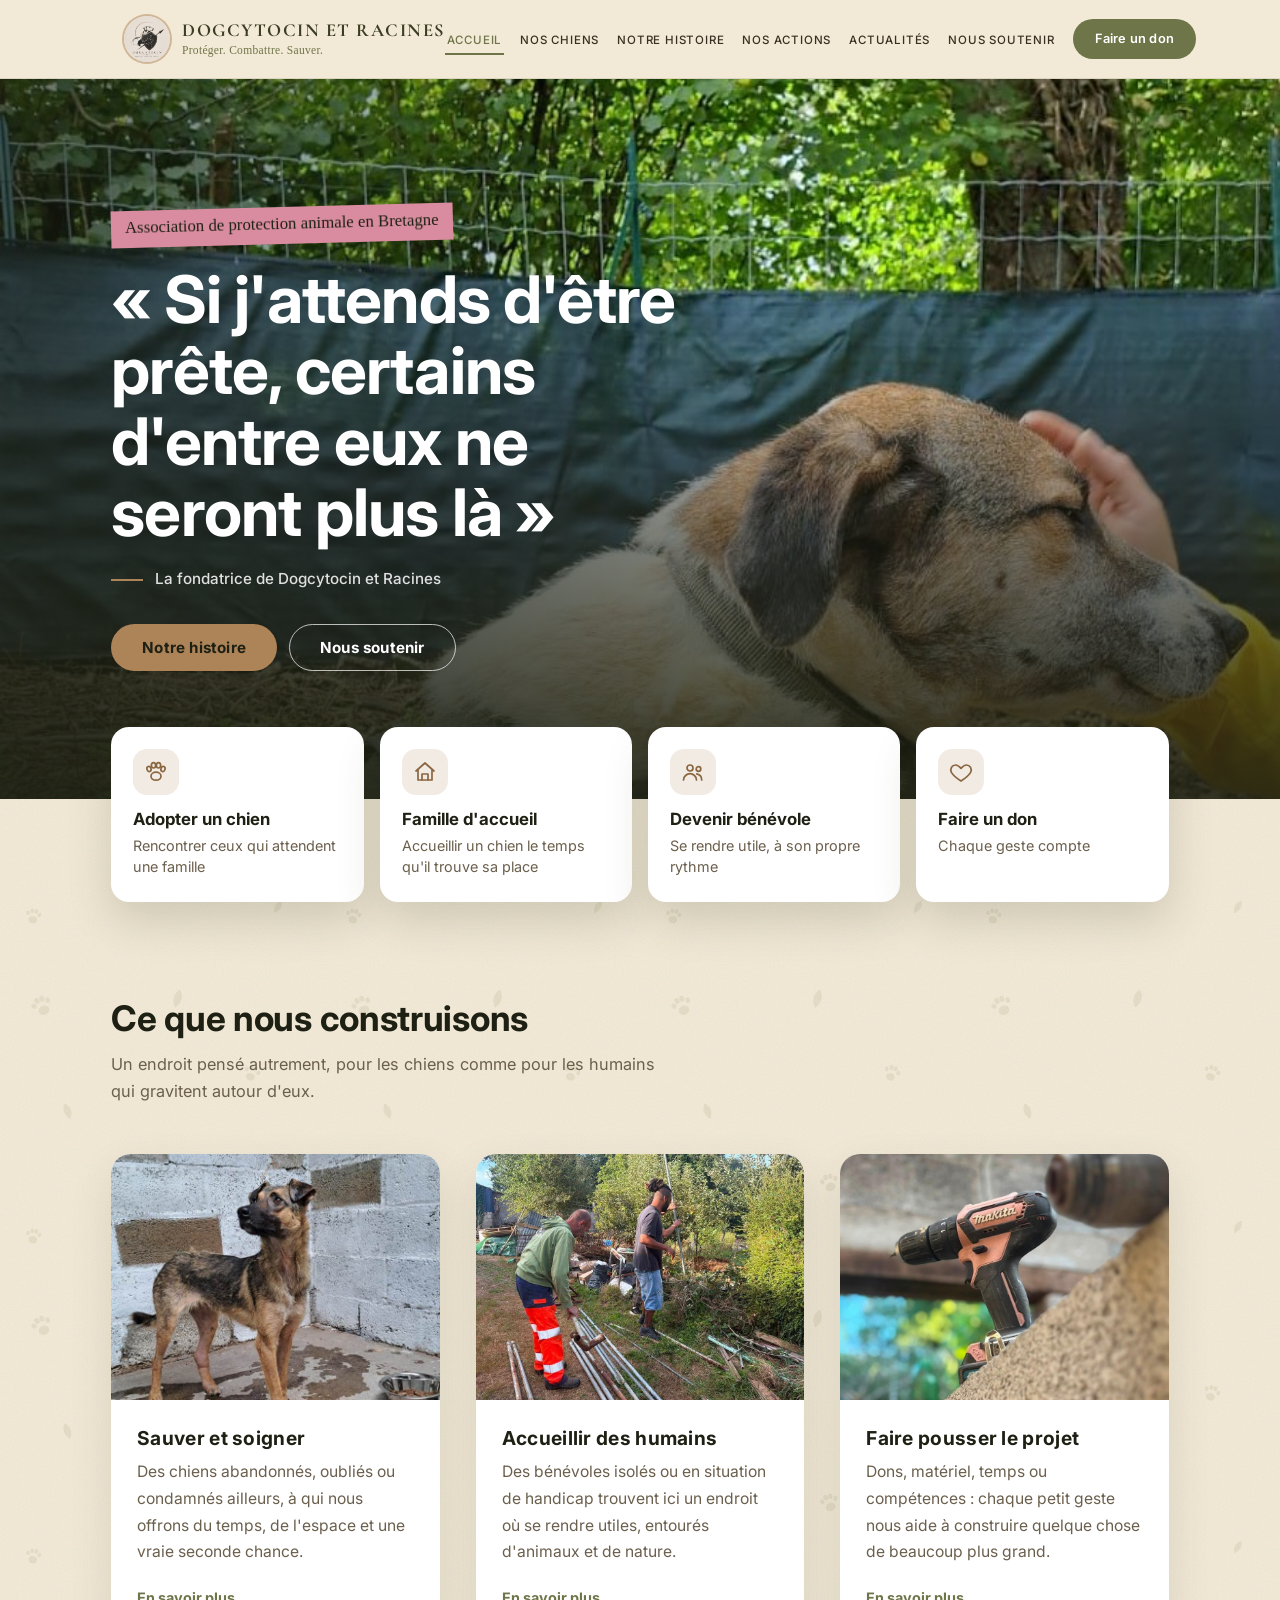
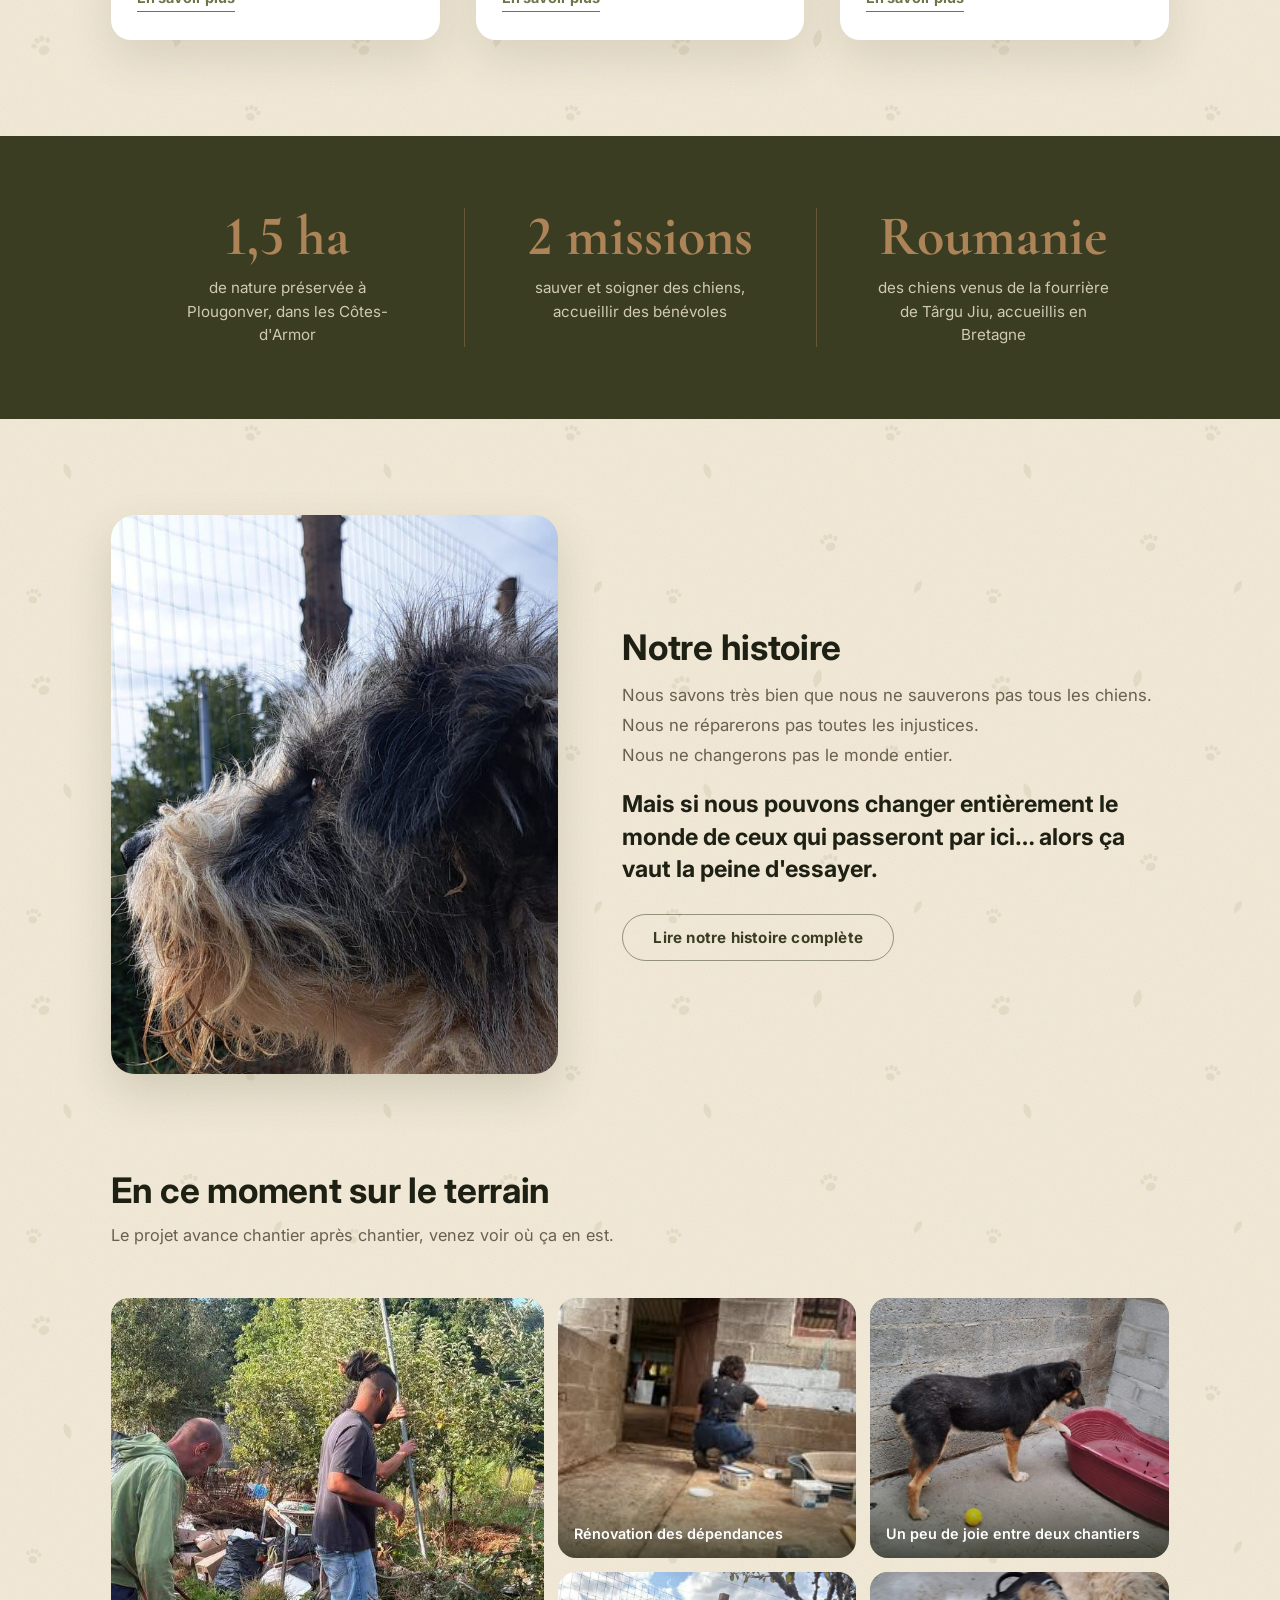
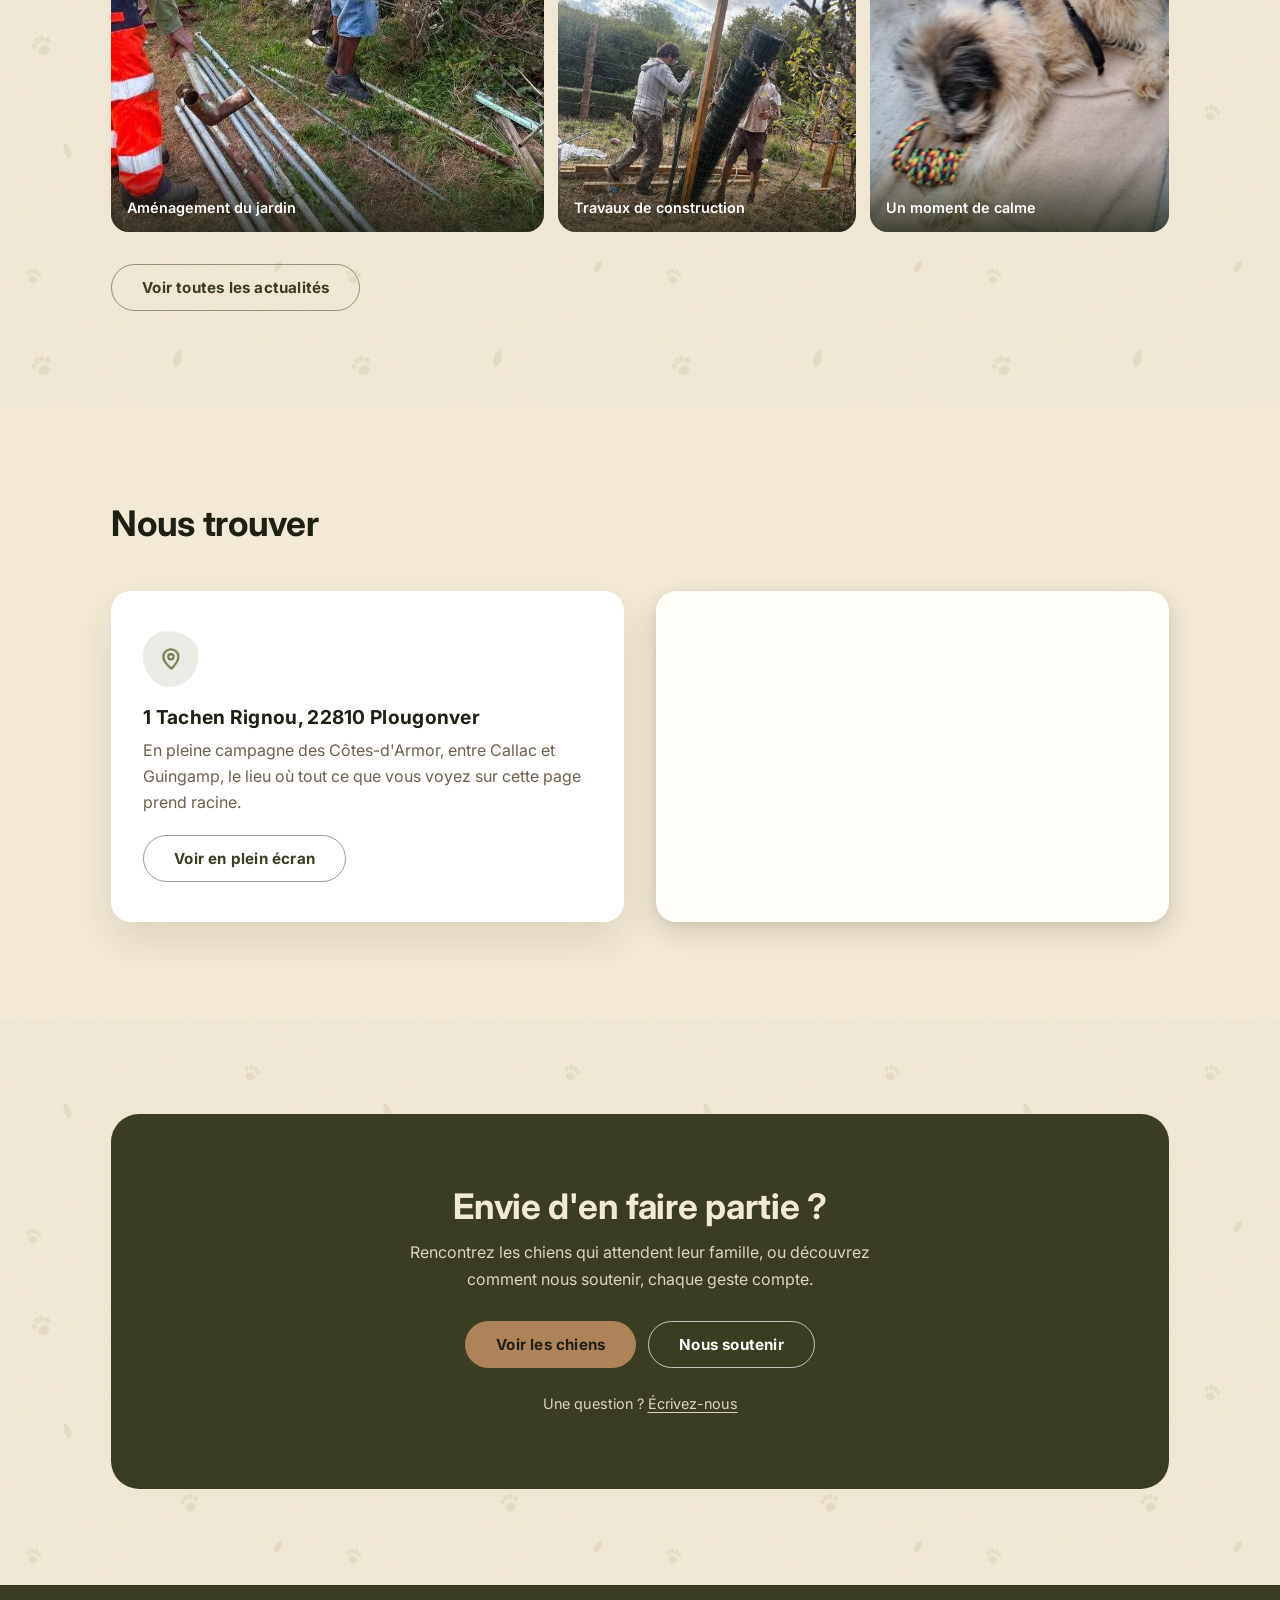
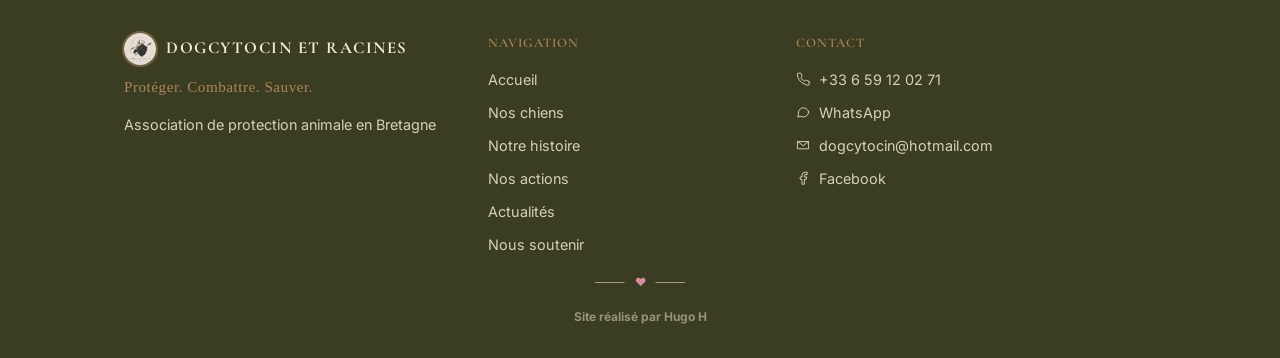
==== commit 37c0044e: "Refonte de la page d'accueil (hero plein ecran, tuiles d'action) Nouveau hero photo plein ecran avec" ====
--- a/index.html
+++ b/index.html
@@ -40,140 +40,160 @@
   </div>
 </header>
 
-<section class="hero">
-  <div class="hero-content">
-    <span class="hero-eyebrow">Association de protection animale · Bretagne</span>
-    <h1>« Si j'attends d'être prête, certains d'entre eux ne seront plus là »</h1>
-    <p class="subtitle">Un lieu de un hectare et demi en Bretagne, pensé pour le sauvetage, le soin
-      et la reconstruction, pour les chiens, et pour les humains qui les entourent.</p>
-    <div class="btn-row">
-      <a href="notre-histoire.html" class="btn btn-primary">Notre histoire</a>
-      <a href="nous-soutenir.html" class="btn btn-secondary">Nous soutenir</a>
-    </div>
-  </div>
-</section>
-
-<div class="wave-divider wave-to-cream" aria-hidden="true"></div>
-
-<section>
-  <div class="container">
-    <div class="section-intro fade-in">
-      <h2>Ce que nous construisons</h2>
-      <div class="divider on-cream"></div>
-      <p style="margin-top: 18px;">Un endroit pensé autrement, pour les chiens comme pour les humains qui gravitent autour d'eux.</p>
-    </div>
-
-    <div class="feature-split fade-in">
-      <div class="feature-split-media">
+<main>
+
+<section class="hv2-hero">
+  <div class="hv2-hero-inner">
+    <p class="hv2-sticker">Association de protection animale en Bretagne</p>
+    <h1 class="hv2-h1">« Si j'attends d'être prête, certains d'entre eux ne seront plus là »</h1>
+    <p class="hv2-attrib">La fondatrice de Dogcytocin et Racines</p>
+    <div class="hv2-actions">
+      <a href="notre-histoire.html" class="hv2-btn is-fill">Notre histoire</a>
+      <a href="nous-soutenir.html" class="hv2-btn is-ghost">Nous soutenir</a>
+    </div>
+  </div>
+</section>
+
+<section class="hv2-quick" aria-label="Agir avec nous">
+  <div class="hv2-wrap">
+    <div class="hv2-quick-grid">
+      <a class="hv2-tile" href="nos-chiens.html">
+        <span class="hv2-tile-icon"><svg viewBox='0 0 24 24' aria-hidden="true"><ellipse cx='12' cy='16.2' rx='5' ry='4'/><ellipse cx='5' cy='9' rx='2' ry='2.6' transform='rotate(-20 5 9)'/><ellipse cx='9.5' cy='5.3' rx='2.1' ry='2.7'/><ellipse cx='14.5' cy='5.3' rx='2.1' ry='2.7'/><ellipse cx='19' cy='9' rx='2' ry='2.6' transform='rotate(20 19 9)'/></svg></span>
+        <span class="hv2-tile-title">Adopter un chien</span>
+        <span class="hv2-tile-text">Rencontrer ceux qui attendent une famille</span>
+      </a>
+      <a class="hv2-tile" href="famille-accueil.html">
+        <span class="hv2-tile-icon"><svg viewBox='0 0 24 24' aria-hidden="true"><path d='M3 11l9-8 9 8'/><path d='M5 10v10h14V10'/><path d='M9 20v-6h6v6'/></svg></span>
+        <span class="hv2-tile-title">Famille d'accueil</span>
+        <span class="hv2-tile-text">Accueillir un chien le temps qu'il trouve sa place</span>
+      </a>
+      <a class="hv2-tile" href="devenir-benevole.html">
+        <span class="hv2-tile-icon"><svg viewBox='0 0 24 24' aria-hidden="true"><circle cx='9' cy='8' r='3'/><path d='M2.5 20c0-3.6 3.3-6.3 6.5-6.3s6.5 2.7 6.5 6.3'/><circle cx='17.5' cy='9' r='2.3'/><path d='M15.8 13.9c2.7.6 4.9 2.7 4.9 6.1'/></svg></span>
+        <span class="hv2-tile-title">Devenir bénévole</span>
+        <span class="hv2-tile-text">Se rendre utile, à son propre rythme</span>
+      </a>
+      <a class="hv2-tile" href="nous-soutenir.html">
+        <span class="hv2-tile-icon"><svg viewBox='0 0 24 24' aria-hidden="true"><path d='M12 21s-7.1-4.35-9.6-8.6C.6 8.4 3.1 5 6.6 5c2 0 3.5 1.2 5.4 3.4C13.9 6.2 15.4 5 17.4 5c3.5 0 6 3.4 4.2 7.4C19.1 16.65 12 21 12 21z'/></svg></span>
+        <span class="hv2-tile-title">Faire un don</span>
+        <span class="hv2-tile-text">Chaque geste compte</span>
+      </a>
+    </div>
+  </div>
+</section>
+
+<section class="hv2-section">
+  <div class="hv2-wrap">
+    <div class="hv2-head">
+      <h2 class="hv2-h2">Ce que nous construisons</h2>
+      <p class="hv2-sub">Un endroit pensé autrement, pour les chiens comme pour les humains qui gravitent autour d'eux.</p>
+    </div>
+    <div class="hv2-cards">
+      <a class="hv2-card" href="notre-histoire.html">
         <img src="images/chien-attentif.jpg" alt="Un chien attentif, recueilli par l'association" loading="lazy" style="object-position: center 40%;">
-      </div>
-      <div class="feature-split-text">
-        <span class="card-number">01</span>
-        <h2>Sauver et soigner</h2>
-        <p>Des chiens abandonnés, oubliés ou condamnés ailleurs, à qui nous offrons du temps, de l'espace
-          et une vraie seconde chance.</p>
-        <a href="notre-histoire.html" class="btn btn-primary">En savoir plus</a>
-      </div>
-    </div>
-
-    <div class="feature-split fade-in">
-      <div class="feature-split-media">
+        <div class="hv2-card-body">
+          <h3>Sauver et soigner</h3>
+          <p>Des chiens abandonnés, oubliés ou condamnés ailleurs, à qui nous offrons du temps, de l'espace et une vraie seconde chance.</p>
+          <span class="hv2-card-more">En savoir plus</span>
+        </div>
+      </a>
+      <a class="hv2-card" href="nous-soutenir.html">
         <img src="images/chantier-debroussaillage.jpg" alt="Des bénévoles installant des poteaux pour aménager le terrain" loading="lazy">
-      </div>
-      <div class="feature-split-text">
-        <span class="card-number">02</span>
-        <h2>Accueillir des humains</h2>
-        <p>Des bénévoles isolés ou en situation de handicap trouvent ici un endroit où se rendre utiles,
-          entourés d'animaux et de nature.</p>
-        <a href="nous-soutenir.html" class="btn btn-primary">En savoir plus</a>
-      </div>
-    </div>
-
-    <div class="feature-split fade-in">
-      <div class="feature-split-media">
+        <div class="hv2-card-body">
+          <h3>Accueillir des humains</h3>
+          <p>Des bénévoles isolés ou en situation de handicap trouvent ici un endroit où se rendre utiles, entourés d'animaux et de nature.</p>
+          <span class="hv2-card-more">En savoir plus</span>
+        </div>
+      </a>
+      <a class="hv2-card" href="nous-soutenir.html">
         <img src="images/chantier-outils.jpg" alt="Outils utilisés pour les travaux d'aménagement du terrain" loading="lazy" style="object-position: center 15%;">
-      </div>
-      <div class="feature-split-text">
-        <span class="card-number">03</span>
-        <h2>Faire pousser le projet</h2>
-        <p>Dons, matériel, temps ou compétences : chaque petit geste nous aide à construire quelque chose
-          de beaucoup plus grand.</p>
-        <a href="nous-soutenir.html" class="btn btn-primary">En savoir plus</a>
-      </div>
-    </div>
-  </div>
-</section>
-
-<div class="wave-divider wave-to-cream" aria-hidden="true"></div>
-
-<section class="story-teaser">
-  <div class="container">
-    <div class="feature-split fade-in">
-      <div class="story-teaser-inner" style="text-align: left; margin: 0; max-width: none;">
-        <h2>Notre histoire</h2>
-        <p>Nous savons très bien que nous ne sauverons pas tous les chiens.<br>
-          Nous ne réparerons pas toutes les injustices.<br>
-          Nous ne changerons pas le monde entier.</p>
-        <p class="highlight">Mais si nous pouvons changer entièrement le monde de ceux qui passeront par ici… alors ça vaut la peine d'essayer.</p>
-        <a href="notre-histoire.html" class="link-more">Lire notre histoire complète →</a>
-      </div>
-      <div class="feature-split-media">
-        <img src="images/chien-portrait.jpg" alt="Portrait d'un chien de l'association, poil broussailleux" loading="lazy">
-      </div>
-    </div>
-  </div>
-</section>
-
-<section class="behind-scenes-full">
-  <div class="container">
-    <div class="section-intro fade-in">
-      <h2>En ce moment sur le terrain</h2>
-      <div class="divider on-cream"></div>
-      <p style="margin-top: 18px;">Le projet avance chantier après chantier, venez voir où ça en est.</p>
-    </div>
-  </div>
-  <div class="bts-strip fade-in">
-    <figure class="bts-featured tape">
-      <div class="bts-photo"><img src="images/chantier-debroussaillage.jpg" alt="Aménagement du jardin"></div>
-      <figcaption>Aménagement du jardin</figcaption>
-    </figure>
-    <figure class="tape">
-      <div class="bts-photo"><img src="images/chantier-renovation.jpg" alt="Rénovation d'une dépendance"></div>
-      <figcaption>Rénovation des dépendances</figcaption>
-    </figure>
-    <figure class="tape">
-      <div class="bts-photo"><img src="images/chien-jouet.jpg" alt="Un chien de l'association avec son jouet" style="object-position: center 62%;"></div>
-      <figcaption>Un peu de joie entre deux chantiers</figcaption>
-    </figure>
-    <figure class="tape">
-      <div class="bts-photo"><img src="images/chantier-cloture.jpg" alt="Des bénévoles installant une clôture"></div>
-      <figcaption>Travaux de construction</figcaption>
-    </figure>
-    <figure class="tape">
-      <div class="bts-photo"><img src="images/chiens-calins.jpg" alt="Un chien de l'association blotti au calme" style="object-position: center 75%;"></div>
-      <figcaption>Un moment de calme</figcaption>
-    </figure>
-  </div>
-  <div class="container">
-    <p style="text-align: center; margin-top: 32px;"><a href="actualites.html" class="link-more">Voir toutes les actualités →</a></p>
-  </div>
-</section>
-
-
-<section class="find-us">
-  <div class="container">
-    <div class="section-intro fade-in">
-      <h2>Nous trouver</h2>
-      <div class="divider on-cream"></div>
-    </div>
-    <div class="contact-grid fade-in">
+        <div class="hv2-card-body">
+          <h3>Faire pousser le projet</h3>
+          <p>Dons, matériel, temps ou compétences : chaque petit geste nous aide à construire quelque chose de beaucoup plus grand.</p>
+          <span class="hv2-card-more">En savoir plus</span>
+        </div>
+      </a>
+    </div>
+  </div>
+</section>
+
+<section class="hv2-facts" aria-label="L'association en quelques faits">
+  <div class="hv2-wrap">
+    <div class="hv2-facts-grid">
+      <div class="hv2-fact">
+        <p class="hv2-fact-num">1,5 ha</p>
+        <p class="hv2-fact-text">de nature préservée à Plougonver, dans les Côtes-d'Armor</p>
+      </div>
+      <div class="hv2-fact">
+        <p class="hv2-fact-num">2 missions</p>
+        <p class="hv2-fact-text">sauver et soigner des chiens, accueillir des bénévoles</p>
+      </div>
+      <div class="hv2-fact">
+        <p class="hv2-fact-num">Roumanie</p>
+        <p class="hv2-fact-text">des chiens venus de la fourrière de Târgu Jiu, accueillis en Bretagne</p>
+      </div>
+    </div>
+  </div>
+</section>
+
+<section class="hv2-section">
+  <div class="hv2-wrap hv2-story-grid">
+    <img class="hv2-story-photo" src="images/chien-portrait.jpg" alt="Portrait d'un chien de l'association, poil broussailleux" loading="lazy">
+    <div class="hv2-story-text">
+      <h2 class="hv2-h2">Notre histoire</h2>
+      <p class="hv2-story-lines">Nous savons très bien que nous ne sauverons pas tous les chiens.<br>
+        Nous ne réparerons pas toutes les injustices.<br>
+        Nous ne changerons pas le monde entier.</p>
+      <p class="hv2-story-key">Mais si nous pouvons changer entièrement le monde de ceux qui passeront par ici… alors ça vaut la peine d'essayer.</p>
+      <a href="notre-histoire.html" class="hv2-btn is-ghost is-dark">Lire notre histoire complète</a>
+    </div>
+  </div>
+</section>
+
+<section class="hv2-section hv2-section-tight">
+  <div class="hv2-wrap">
+    <div class="hv2-head">
+      <h2 class="hv2-h2">En ce moment sur le terrain</h2>
+      <p class="hv2-sub">Le projet avance chantier après chantier, venez voir où ça en est.</p>
+    </div>
+    <div class="hv2-gallery">
+      <figure class="is-featured">
+        <img src="images/chantier-debroussaillage.jpg" alt="Aménagement du jardin" loading="lazy">
+        <figcaption>Aménagement du jardin</figcaption>
+      </figure>
+      <figure>
+        <img src="images/chantier-renovation.jpg" alt="Rénovation d'une dépendance" loading="lazy">
+        <figcaption>Rénovation des dépendances</figcaption>
+      </figure>
+      <figure>
+        <img src="images/chien-jouet.jpg" alt="Un chien de l'association avec son jouet" loading="lazy" style="object-position: center 62%;">
+        <figcaption>Un peu de joie entre deux chantiers</figcaption>
+      </figure>
+      <figure>
+        <img src="images/chantier-cloture.jpg" alt="Des bénévoles installant une clôture" loading="lazy">
+        <figcaption>Travaux de construction</figcaption>
+      </figure>
+      <figure>
+        <img src="images/chiens-calins.jpg" alt="Un chien de l'association blotti au calme" loading="lazy" style="object-position: center 75%;">
+        <figcaption>Un moment de calme</figcaption>
+      </figure>
+    </div>
+    <p class="hv2-more"><a href="actualites.html" class="hv2-btn is-ghost is-dark">Voir toutes les actualités</a></p>
+  </div>
+</section>
+
+<section class="find-us hv2-find">
+  <div class="hv2-wrap">
+    <div class="hv2-head">
+      <h2 class="hv2-h2">Nous trouver</h2>
+    </div>
+    <div class="contact-grid">
       <div class="contact-location is-map-companion">
         <span class="icon"><svg viewBox='0 0 24 24' stroke-width='1.6' stroke-linecap='round' stroke-linejoin='round'><path d='M12 21s-7-6.5-7-11a7 7 0 0 1 14 0c0 4.5-7 11-7 11z'/><circle cx='12' cy='10' r='2.5'/></svg></span>
         <h3>1 Tachen Rignou, 22810 Plougonver</h3>
         <p>En pleine campagne des Côtes-d'Armor, entre Callac et Guingamp, le lieu où tout ce que vous
           voyez sur cette page prend racine.</p>
         <div class="btn-row">
-          <a href="https://www.openstreetmap.org/?mlat=48.5008547&amp;mlon=-3.3676242#map=15/48.5008547/-3.3676242" target="_blank" rel="noopener" class="btn btn-secondary">Voir en plein écran</a>
+          <a href="https://www.openstreetmap.org/?mlat=48.5008547&amp;mlon=-3.3676242#map=15/48.5008547/-3.3676242" target="_blank" rel="noopener" class="hv2-btn is-ghost is-dark">Voir en plein écran</a>
         </div>
       </div>
       <div class="map-frame">
@@ -186,22 +206,21 @@
   </div>
 </section>
 
-
-<section>
-  <div class="container">
-    <div class="cta-box fade-in">
-      <h2>Envie d'en faire partie ?</h2>
-      <div class="divider on-green"></div>
-      <p style="margin-top: 18px;">Rencontrez les chiens qui attendent leur famille, ou découvrez comment
-        nous soutenir, chaque geste compte.</p>
-      <div class="btn-row">
-        <a href="nos-chiens.html" class="btn btn-secondary">Voir les chiens</a>
-        <a href="nous-soutenir.html" class="btn btn-outline">Nous soutenir</a>
-        <a href="contact.html" class="btn btn-outline">Nous contacter</a>
-      </div>
-    </div>
-  </div>
-</section>
+<section class="hv2-section">
+  <div class="hv2-wrap">
+    <div class="hv2-cta">
+      <h2 class="hv2-h2">Envie d'en faire partie ?</h2>
+      <p>Rencontrez les chiens qui attendent leur famille, ou découvrez comment nous soutenir, chaque geste compte.</p>
+      <div class="hv2-actions">
+        <a href="nos-chiens.html" class="hv2-btn is-fill">Voir les chiens</a>
+        <a href="nous-soutenir.html" class="hv2-btn is-ghost">Nous soutenir</a>
+      </div>
+      <p class="hv2-cta-note">Une question ? <a href="contact.html">Écrivez-nous</a></p>
+    </div>
+  </div>
+</section>
+
+</main>
 
 <div class="wave-divider wave-to-green" aria-hidden="true"></div>
 
@@ -235,7 +254,7 @@
       </div>
     </div>
     <div class="divider on-green"></div>
-    <p class="footer-credit"><a href="https://rhodex.huichunheihugo.workers.dev/" target="_blank" rel="noopener">Site réalisé par Hugo H</a></p>
+    <p class="footer-credit">Site réalisé par Hugo H</p>
   </div>
 </footer>
 
--- a/style.css
+++ b/style.css
@@ -2039,8 +2039,6 @@
   font-weight: 700;
   color: rgba(var(--cream-rgb), 0.5);
 }
-
-.footer-credit a:hover { text-decoration: underline; }
 
 /* ===== Hand-drawn feel for feature icons ===== */
 
@@ -3636,4 +3634,528 @@
   opacity: 0.5;
 }
 
-.links-credit a:hover { text-decoration: underline; }
+
+/* ===== Refonte de l'accueil (prefixe hv2-) ===== */
+/* Tout est prefixe hv2- : les autres pages (qui partagent header, footer et le reste de ce
+   fichier) ne sont pas touchees. Le header et le footer restent ceux du site. */
+
+.hv2-wrap {
+  max-width: 1160px;
+  margin: 0 auto;
+  padding: 0 clamp(20px, 4vw, 56px);
+}
+
+.hv2-section { padding: clamp(56px, 8vw, 96px) 0; }
+.hv2-section-tight { padding-top: 0; }
+
+/* --- Boutons : deux variantes seulement --- */
+
+.hv2-actions { display: flex; flex-wrap: wrap; gap: 12px; }
+
+.hv2-btn {
+  display: inline-flex;
+  align-items: center;
+  justify-content: center;
+  padding: 15px 30px;
+  border-radius: 50px;
+  border: 1.5px solid transparent;
+  font-family: var(--font-sans);
+  font-weight: 700;
+  font-size: 0.95rem;
+  line-height: 1;
+  letter-spacing: 0.2px;
+  cursor: pointer;
+  transition: box-shadow 0.2s ease, transform 0.2s ease, background-color 0.2s ease;
+}
+
+.hv2-btn:active { transform: scale(0.98); }
+
+.hv2-btn.is-fill {
+  background: var(--brown-light);
+  color: var(--brown-deepest);
+}
+
+.hv2-btn.is-fill:hover { box-shadow: 0 6px 18px rgba(var(--brown-light-rgb), 0.45); }
+
+.hv2-btn.is-ghost {
+  background: transparent;
+  color: #fff;
+  border-color: rgba(255, 255, 255, 0.7);
+}
+
+.hv2-btn.is-ghost:hover { background: rgba(255, 255, 255, 0.12); }
+
+.hv2-btn.is-ghost.is-dark {
+  color: var(--brown-dark);
+  border-color: rgba(var(--brown-dark-rgb), 0.5);
+}
+
+.hv2-btn.is-ghost.is-dark:hover { background: rgba(var(--brown-dark-rgb), 0.08); }
+
+.hv2-hero :focus-visible,
+.hv2-cta :focus-visible { outline-color: var(--brown-light); }
+
+/* --- Titres --- */
+
+.hv2-h1,
+.hv2-h2 {
+  font-family: var(--font-sans);
+  font-weight: 700;
+  text-transform: none;
+  text-wrap: balance;
+}
+
+.hv2-h2 {
+  font-size: clamp(1.6rem, 3vw, 2.2rem);
+  line-height: 1.15;
+  letter-spacing: -0.3px;
+  color: var(--brown-deepest);
+  margin: 0 0 12px;
+}
+
+.hv2-head { max-width: 640px; margin-bottom: clamp(28px, 4vw, 48px); }
+
+.hv2-sub {
+  color: var(--text-muted);
+  font-size: 1.02rem;
+  line-height: 1.7;
+  max-width: 560px;
+}
+
+/* --- Hero plein ecran --- */
+
+/* Le texte est ancre en bas a gauche, le visage du chien reste libre a droite. Le bas du hero
+   est plus haut que necessaire : les tuiles d'action (.hv2-quick) viennent le chevaucher. */
+.hv2-hero {
+  display: flex;
+  align-items: flex-end;
+  min-height: clamp(540px, calc(100vh - 150px), 720px);
+  padding: 96px 0 128px;
+  color: #fff;
+  background-color: var(--brown-deepest);
+  background-image:
+    linear-gradient(0deg, rgba(29, 32, 19, 0.9) 0%, rgba(29, 32, 19, 0.5) 40%, rgba(29, 32, 19, 0) 72%),
+    linear-gradient(90deg, rgba(29, 32, 19, 0.62) 0%, rgba(29, 32, 19, 0) 58%),
+    url("images/chien-caresse.jpg");
+  background-repeat: no-repeat;
+  background-size: cover;
+  /* Le chien et la main sont dans la moitie droite de la photo ; ce reglage garde la tete
+     dans le cadre, la photo etant recadree surtout en hauteur sur desktop. */
+  background-position: 0 0, 0 0, 82% 60%;
+}
+
+.hv2-hero-inner {
+  width: 100%;
+  max-width: 1160px;
+  margin: 0 auto;
+  padding: 0 clamp(20px, 4vw, 56px);
+}
+
+.hv2-hero-inner > * { max-width: 640px; }
+
+.hv2-sticker {
+  display: inline-block;
+  font-family: var(--font-marker);
+  font-size: 1.05rem;
+  color: var(--brown-deepest);
+  background: var(--pink);
+  padding: 4px 14px 6px;
+  transform: rotate(-1.5deg);
+  margin: 0 0 20px;
+}
+
+.hv2-h1 {
+  font-size: clamp(2rem, 5.4vw, 4.1rem);
+  line-height: 1.08;
+  letter-spacing: -0.8px;
+  color: #fff;
+  margin: 0 0 20px;
+}
+
+.hv2-attrib {
+  display: flex;
+  align-items: center;
+  gap: 12px;
+  font-weight: 500;
+  font-size: 0.95rem;
+  color: rgba(255, 255, 255, 0.86);
+  margin: 0 0 32px;
+}
+
+.hv2-attrib::before {
+  content: "";
+  width: 32px;
+  height: 2px;
+  background: var(--brown-light);
+  flex-shrink: 0;
+}
+
+@media (prefers-reduced-motion: no-preference) {
+  .hv2-hero-inner > * { animation: heroRise 0.8s cubic-bezier(0.16, 1, 0.3, 1) both; }
+  .hv2-hero-inner > .hv2-sticker { animation-name: heroEyebrowRise; }
+  .hv2-hero-inner > :nth-child(2) { animation-delay: 0.12s; }
+  .hv2-hero-inner > :nth-child(3) { animation-delay: 0.24s; }
+  .hv2-hero-inner > :nth-child(4) { animation-delay: 0.36s; }
+}
+
+/* Mobile : la photo passe au-dessus (entiere, le chien reste visible) et le texte se pose
+   dessous sur fond sombre, au lieu de recouvrir le chien. Le bloc photo est un ::before dans le
+   flux (pas de position absolue). */
+@media (max-width: 720px) {
+  .hv2-hero {
+    display: block;
+    min-height: 0;
+    padding: 0 0 64px;
+    background-image: none;
+  }
+
+  .hv2-hero::before {
+    content: "";
+    display: block;
+    height: 300px;
+    background-image:
+      linear-gradient(180deg, rgba(29, 32, 19, 0) 60%, var(--brown-deepest) 100%),
+      url("images/chien-caresse.jpg");
+    background-repeat: no-repeat;
+    background-size: cover;
+    background-position: 0 0, 92% 62%;
+  }
+
+  .hv2-sticker { margin-top: -20px; font-size: 0.95rem; }
+  .hv2-hero .hv2-btn { padding: 14px 22px; font-size: 0.9rem; }
+}
+
+/* --- Tuiles d'action, chevauchent le bas du hero --- */
+
+.hv2-quick {
+  position: relative;
+  z-index: 2;
+  margin-top: -72px;
+  padding: 0;
+}
+
+.hv2-quick-grid {
+  display: grid;
+  grid-template-columns: repeat(4, minmax(0, 1fr));
+  gap: 16px;
+}
+
+.hv2-tile {
+  display: flex;
+  flex-direction: column;
+  gap: 4px;
+  padding: 22px 22px 24px;
+  background: #fff;
+  border-radius: 18px;
+  color: inherit;
+  box-shadow: 0 18px 44px rgba(var(--brown-dark-rgb), 0.18);
+  transition: transform 0.25s ease, box-shadow 0.25s ease;
+}
+
+@media (hover: hover) {
+  .hv2-tile:hover {
+    transform: translateY(-4px);
+    box-shadow: 0 26px 56px rgba(var(--brown-dark-rgb), 0.24);
+  }
+}
+
+.hv2-tile-icon {
+  display: flex;
+  align-items: center;
+  justify-content: center;
+  width: 46px;
+  height: 46px;
+  margin-bottom: 10px;
+  border-radius: 14px;
+  background: rgba(var(--brown-light-rgb), 0.16);
+  color: var(--brown-light-dark);
+}
+
+.hv2-tile-icon svg {
+  width: 24px;
+  height: 24px;
+  fill: none;
+  stroke: currentColor;
+  stroke-width: 1.7;
+  stroke-linecap: round;
+  stroke-linejoin: round;
+}
+
+.hv2-tile-title {
+  font-weight: 700;
+  font-size: 1.05rem;
+  line-height: 1.3;
+  color: var(--brown-deepest);
+}
+
+.hv2-tile-text {
+  font-size: 0.9rem;
+  line-height: 1.5;
+  color: var(--text-muted);
+}
+
+@media (max-width: 960px) {
+  .hv2-quick-grid { grid-template-columns: repeat(2, minmax(0, 1fr)); }
+}
+
+@media (max-width: 720px) {
+  .hv2-quick { margin-top: -28px; }
+  .hv2-quick-grid { gap: 12px; }
+  .hv2-tile { padding: 18px 16px 20px; }
+  .hv2-tile-title { font-size: 1rem; }
+  .hv2-tile-text { font-size: 0.85rem; }
+}
+
+/* --- Cartes piliers (photo + texte, carte entiere cliquable) --- */
+
+.hv2-cards {
+  display: grid;
+  grid-template-columns: repeat(3, minmax(0, 1fr));
+  gap: clamp(20px, 3vw, 36px);
+}
+
+.hv2-card {
+  display: flex;
+  flex-direction: column;
+  background: #fff;
+  border-radius: 20px;
+  overflow: hidden;
+  color: inherit;
+  box-shadow: 0 18px 44px rgba(var(--brown-dark-rgb), 0.12);
+  transition: transform 0.25s ease, box-shadow 0.25s ease;
+}
+
+.hv2-card img {
+  width: 100%;
+  aspect-ratio: 4 / 3;
+  object-fit: cover;
+  transition: transform 0.5s ease;
+}
+
+@media (hover: hover) {
+  .hv2-card:hover {
+    transform: translateY(-4px);
+    box-shadow: 0 26px 56px rgba(var(--brown-dark-rgb), 0.18);
+  }
+  .hv2-card:hover img { transform: scale(1.04); }
+}
+
+.hv2-card-body {
+  display: flex;
+  flex-direction: column;
+  flex: 1;
+  padding: 26px 26px 28px;
+}
+
+.hv2-card h3 {
+  font-family: var(--font-sans);
+  font-weight: 700;
+  font-size: 1.2rem;
+  line-height: 1.3;
+  color: var(--brown-deepest);
+  margin: 0 0 8px;
+}
+
+.hv2-card p {
+  color: var(--text-muted);
+  font-size: 0.98rem;
+  line-height: 1.7;
+  margin: 0 0 20px;
+}
+
+.hv2-card-more {
+  margin-top: auto;
+  align-self: flex-start;
+  font-weight: 700;
+  font-size: 0.9rem;
+  color: var(--olive);
+  border-bottom: 1.5px solid currentColor;
+  padding-bottom: 2px;
+}
+
+@media (max-width: 900px) {
+  .hv2-cards { grid-template-columns: 1fr; max-width: 560px; margin-inline: auto; }
+}
+
+/* --- Bandeau de faits --- */
+
+.hv2-facts {
+  background: var(--brown-dark);
+  color: var(--cream);
+  padding: clamp(44px, 6vw, 72px) 0;
+}
+
+.hv2-facts-grid {
+  display: grid;
+  grid-template-columns: repeat(3, minmax(0, 1fr));
+}
+
+.hv2-fact {
+  padding: 0 clamp(16px, 3vw, 40px);
+  text-align: center;
+  border-left: 1px solid rgba(var(--brown-light-rgb), 0.4);
+}
+
+.hv2-fact:first-child { border-left: 0; }
+
+.hv2-fact-num {
+  font-family: var(--font-serif);
+  font-weight: 700;
+  font-size: clamp(2.3rem, 5vw, 3.5rem);
+  font-variant-numeric: lining-nums;
+  line-height: 1;
+  color: var(--brown-light);
+  margin: 0 0 12px;
+}
+
+.hv2-fact-text {
+  max-width: 240px;
+  margin: 0 auto;
+  font-size: 0.95rem;
+  line-height: 1.55;
+  color: rgba(var(--cream-rgb), 0.82);
+}
+
+@media (max-width: 720px) {
+  .hv2-facts-grid { grid-template-columns: 1fr; gap: 32px; }
+  .hv2-fact { border-left: 0; padding: 0; }
+  .hv2-fact + .hv2-fact { border-top: 1px solid rgba(var(--brown-light-rgb), 0.4); padding-top: 32px; }
+}
+
+/* --- Notre histoire --- */
+
+.hv2-story-grid {
+  display: grid;
+  grid-template-columns: 0.9fr 1.1fr;
+  gap: clamp(28px, 5vw, 72px);
+  align-items: center;
+}
+
+.hv2-story-photo {
+  width: 100%;
+  aspect-ratio: 4 / 5;
+  object-fit: cover;
+  border-radius: 24px;
+  box-shadow: 0 18px 44px rgba(var(--brown-dark-rgb), 0.16);
+}
+
+.hv2-story-lines {
+  color: var(--text-muted);
+  font-size: 1.05rem;
+  line-height: 1.8;
+  margin: 0 0 18px;
+}
+
+.hv2-story-key {
+  max-width: 30em;
+  font-weight: 700;
+  font-size: clamp(1.15rem, 2vw, 1.45rem);
+  line-height: 1.4;
+  color: var(--brown-deepest);
+  margin: 0 0 28px;
+  text-wrap: pretty;
+}
+
+@media (max-width: 800px) {
+  .hv2-story-grid { grid-template-columns: 1fr; }
+  .hv2-story-photo { aspect-ratio: 4 / 3; }
+}
+
+/* --- Galerie asymetrique --- */
+
+.hv2-gallery {
+  display: grid;
+  grid-template-columns: 1.45fr 1fr 1fr;
+  grid-template-rows: repeat(2, clamp(180px, 22vw, 260px));
+  gap: 14px;
+}
+
+.hv2-gallery figure {
+  display: grid;
+  grid-template: minmax(0, 1fr) / minmax(0, 1fr);
+  min-height: 0;
+  margin: 0;
+  border-radius: 18px;
+  overflow: hidden;
+  background: var(--khaki);
+}
+
+.hv2-gallery figure > * { grid-area: 1 / 1; }
+
+.hv2-gallery figure.is-featured { grid-row: 1 / span 2; }
+
+.hv2-gallery img {
+  display: block;
+  width: 100%;
+  height: 100%;
+  min-height: 0;
+  object-fit: cover;
+}
+
+.hv2-gallery figcaption {
+  align-self: end;
+  padding: 44px 16px 14px;
+  font-weight: 600;
+  font-size: 0.9rem;
+  line-height: 1.3;
+  color: #fff;
+  background: linear-gradient(180deg, transparent, rgba(29, 32, 19, 0.75));
+}
+
+.hv2-more { margin-top: 32px; }
+
+@media (max-width: 720px) {
+  .hv2-gallery {
+    grid-template-columns: 1fr 1fr;
+    grid-template-rows: none;
+    grid-auto-rows: 150px;
+  }
+  .hv2-gallery figure.is-featured { grid-column: 1 / -1; grid-row: span 2; }
+}
+
+/* --- Nous trouver (garde le markup existant) --- */
+
+.hv2-find { padding: clamp(56px, 8vw, 96px) 0; }
+
+.hv2-find .contact-location {
+  background: #fff;
+  border: 0;
+  border-radius: 20px;
+  box-shadow: 0 18px 44px rgba(var(--brown-dark-rgb), 0.12);
+}
+
+.hv2-find .contact-location h3 {
+  font-family: var(--font-sans);
+  font-weight: 700;
+  font-size: 1.2rem;
+  line-height: 1.3;
+  color: var(--brown-deepest);
+}
+
+/* --- Appel final --- */
+
+.hv2-cta {
+  background: var(--brown-dark);
+  color: var(--cream);
+  border-radius: 28px;
+  padding: clamp(40px, 6vw, 72px) clamp(24px, 5vw, 64px);
+  text-align: center;
+}
+
+.hv2-cta .hv2-h2 { color: var(--cream); }
+
+.hv2-cta p {
+  max-width: 520px;
+  margin: 0 auto 28px;
+  line-height: 1.7;
+  color: rgba(var(--cream-rgb), 0.88);
+}
+
+.hv2-cta .hv2-actions { justify-content: center; }
+
+.hv2-cta p.hv2-cta-note {
+  margin: 24px auto 0;
+  font-size: 0.9rem;
+}
+
+.hv2-cta-note a { text-decoration: underline; text-underline-offset: 3px; }
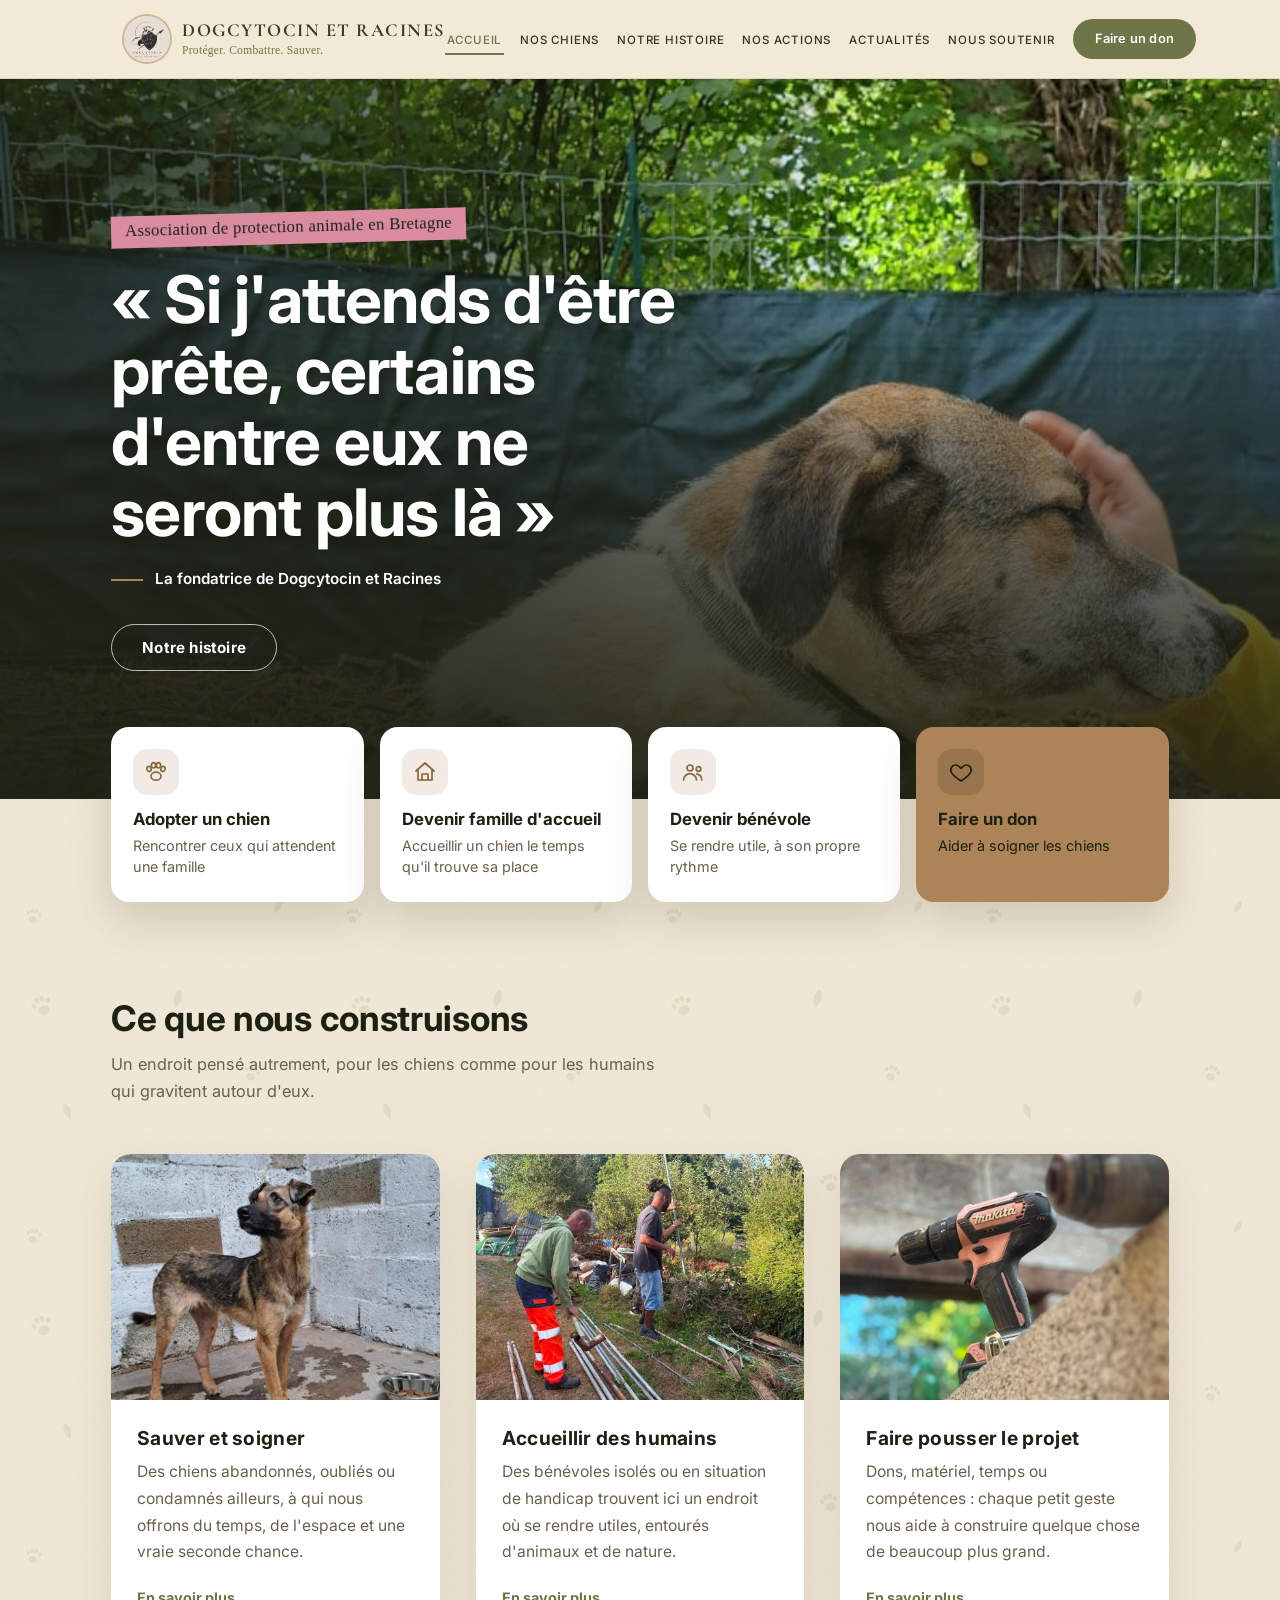
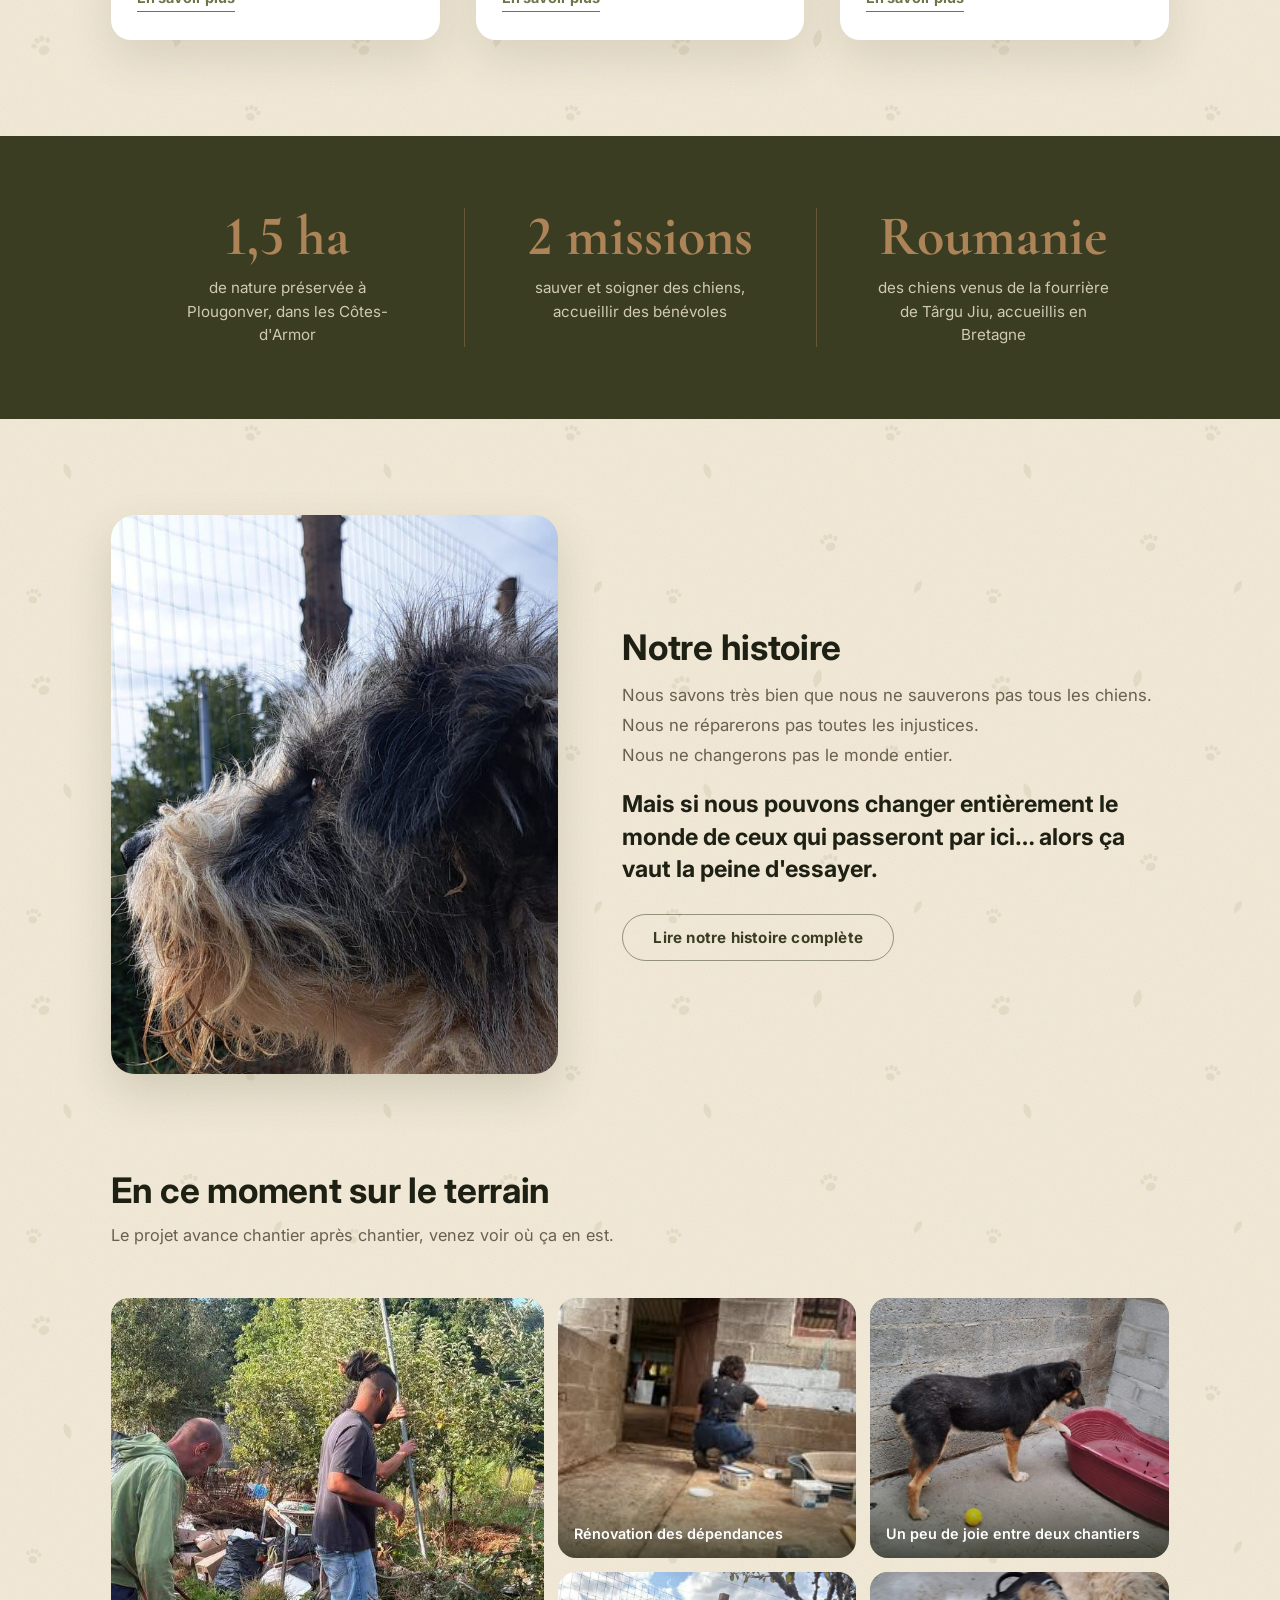
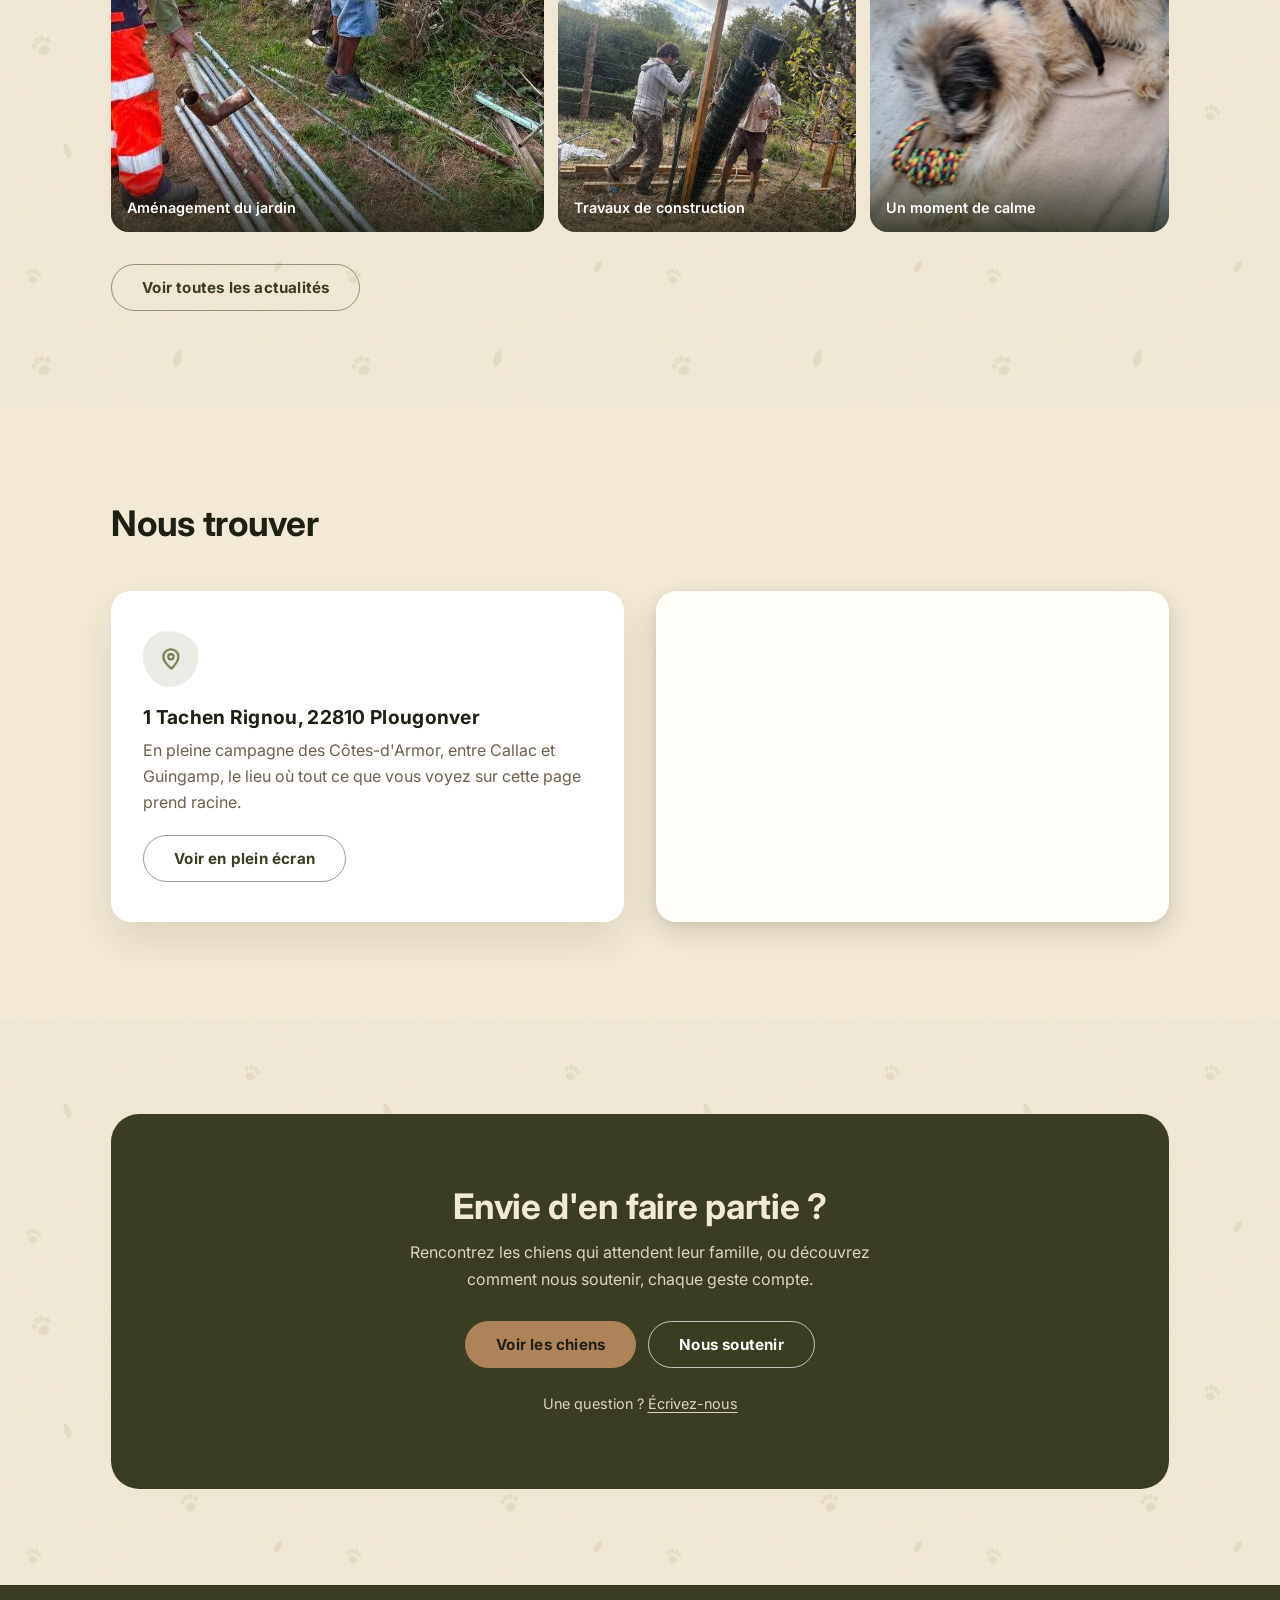
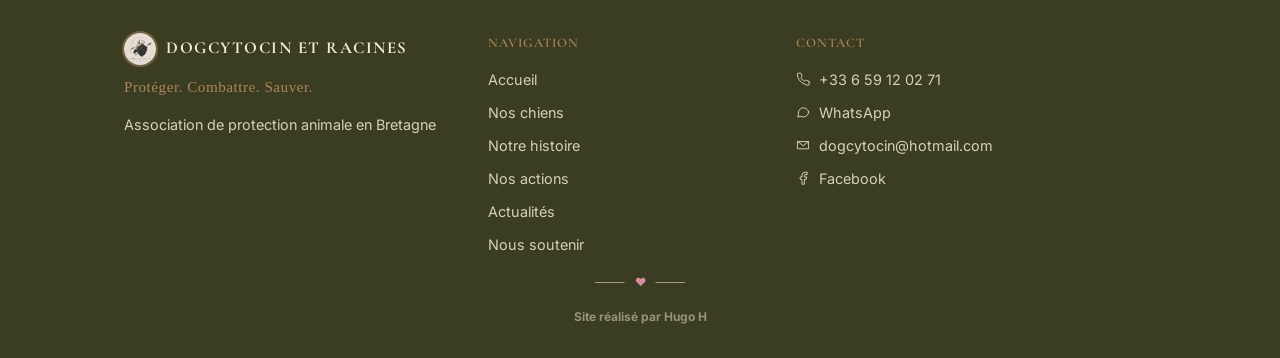
==== commit 1aac118e: "Hero : lisibilite, titre unique, une seule action principale Contraste mesure sur la photo (signatur" ====
--- a/index.html
+++ b/index.html
@@ -14,6 +14,7 @@
 <meta property="og:url" content="https://dogcytocin.fr/">
 <meta name="twitter:card" content="summary_large_image">
 <link rel="icon" type="image/jpeg" href="images/logo.jpg">
+<link rel="preload" as="image" href="images/chien-caresse.jpg" fetchpriority="high">
 <link rel="stylesheet" href="style.css">
 </head>
 <body class="grain-moderate paw-bg">
@@ -44,12 +45,13 @@
 
 <section class="hv2-hero">
   <div class="hv2-hero-inner">
-    <p class="hv2-sticker">Association de protection animale en Bretagne</p>
-    <h1 class="hv2-h1">« Si j'attends d'être prête, certains d'entre eux ne seront plus là »</h1>
+    <h1 class="hv2-h1">
+      <span class="hv2-sticker">Association de protection animale en Bretagne</span>
+      <span class="hv2-quote">« Si j'attends d'être prête, certains d'entre eux ne seront plus là »</span>
+    </h1>
     <p class="hv2-attrib">La fondatrice de Dogcytocin et Racines</p>
     <div class="hv2-actions">
-      <a href="notre-histoire.html" class="hv2-btn is-fill">Notre histoire</a>
-      <a href="nous-soutenir.html" class="hv2-btn is-ghost">Nous soutenir</a>
+      <a href="notre-histoire.html" class="hv2-btn is-ghost">Notre histoire</a>
     </div>
   </div>
 </section>
@@ -64,7 +66,7 @@
       </a>
       <a class="hv2-tile" href="famille-accueil.html">
         <span class="hv2-tile-icon"><svg viewBox='0 0 24 24' aria-hidden="true"><path d='M3 11l9-8 9 8'/><path d='M5 10v10h14V10'/><path d='M9 20v-6h6v6'/></svg></span>
-        <span class="hv2-tile-title">Famille d'accueil</span>
+        <span class="hv2-tile-title">Devenir famille d'accueil</span>
         <span class="hv2-tile-text">Accueillir un chien le temps qu'il trouve sa place</span>
       </a>
       <a class="hv2-tile" href="devenir-benevole.html">
@@ -72,10 +74,10 @@
         <span class="hv2-tile-title">Devenir bénévole</span>
         <span class="hv2-tile-text">Se rendre utile, à son propre rythme</span>
       </a>
-      <a class="hv2-tile" href="nous-soutenir.html">
+      <a class="hv2-tile is-primary" href="nous-soutenir.html">
         <span class="hv2-tile-icon"><svg viewBox='0 0 24 24' aria-hidden="true"><path d='M12 21s-7.1-4.35-9.6-8.6C.6 8.4 3.1 5 6.6 5c2 0 3.5 1.2 5.4 3.4C13.9 6.2 15.4 5 17.4 5c3.5 0 6 3.4 4.2 7.4C19.1 16.65 12 21 12 21z'/></svg></span>
         <span class="hv2-tile-title">Faire un don</span>
-        <span class="hv2-tile-text">Chaque geste compte</span>
+        <span class="hv2-tile-text">Aider à soigner les chiens</span>
       </a>
     </div>
   </div>
--- a/style.css
+++ b/style.css
@@ -3734,8 +3734,8 @@
   color: #fff;
   background-color: var(--brown-deepest);
   background-image:
-    linear-gradient(0deg, rgba(29, 32, 19, 0.9) 0%, rgba(29, 32, 19, 0.5) 40%, rgba(29, 32, 19, 0) 72%),
-    linear-gradient(90deg, rgba(29, 32, 19, 0.62) 0%, rgba(29, 32, 19, 0) 58%),
+    linear-gradient(0deg, rgba(29, 32, 19, 0.92) 0%, rgba(29, 32, 19, 0.58) 42%, rgba(29, 32, 19, 0) 74%),
+    linear-gradient(90deg, rgba(29, 32, 19, 0.74) 0%, rgba(29, 32, 19, 0.5) 40%, rgba(29, 32, 19, 0) 68%),
     url("images/chien-caresse.jpg");
   background-repeat: no-repeat;
   background-size: cover;
@@ -3753,15 +3753,27 @@
 
 .hv2-hero-inner > * { max-width: 640px; }
 
+/* Le sticker est dans le h1 : le titre de la page dit ainsi ce qu'est l'association avant la
+   citation (utile aux lecteurs d'ecran et a Google). Visuellement, rien ne change. */
 .hv2-sticker {
-  display: inline-block;
+  display: block;
+  width: fit-content;
   font-family: var(--font-marker);
+  font-weight: 400;
   font-size: 1.05rem;
+  line-height: 1.3;
+  letter-spacing: 0.3px;
   color: var(--brown-deepest);
   background: var(--pink);
   padding: 4px 14px 6px;
   transform: rotate(-1.5deg);
   margin: 0 0 20px;
+  text-shadow: none;
+}
+
+.hv2-quote {
+  display: block;
+  text-shadow: 0 2px 22px rgba(29, 32, 19, 0.55), 0 1px 2px rgba(29, 32, 19, 0.4);
 }
 
 .hv2-h1 {
@@ -3776,9 +3788,10 @@
   display: flex;
   align-items: center;
   gap: 12px;
-  font-weight: 500;
+  font-weight: 600;
   font-size: 0.95rem;
-  color: rgba(255, 255, 255, 0.86);
+  color: #fff;
+  text-shadow: 0 1px 10px rgba(29, 32, 19, 0.6);
   margin: 0 0 32px;
 }
 
@@ -3792,10 +3805,8 @@
 
 @media (prefers-reduced-motion: no-preference) {
   .hv2-hero-inner > * { animation: heroRise 0.8s cubic-bezier(0.16, 1, 0.3, 1) both; }
-  .hv2-hero-inner > .hv2-sticker { animation-name: heroEyebrowRise; }
   .hv2-hero-inner > :nth-child(2) { animation-delay: 0.12s; }
   .hv2-hero-inner > :nth-child(3) { animation-delay: 0.24s; }
-  .hv2-hero-inner > :nth-child(4) { animation-delay: 0.36s; }
 }
 
 /* Mobile : la photo passe au-dessus (entiere, le chien reste visible) et le texte se pose
@@ -3881,6 +3892,24 @@
   stroke-linejoin: round;
 }
 
+/* Une seule tuile ressort : l'action principale (le don), en dernier, la ou l'oeil finit. */
+.hv2-tile.is-primary { background: var(--brown-light); }
+
+.hv2-tile.is-primary .hv2-tile-icon {
+  background: rgba(29, 32, 19, 0.14);
+  color: var(--brown-deepest);
+}
+
+.hv2-tile.is-primary .hv2-tile-text { color: var(--brown-deepest); }
+
+/* Anneau de focus clair puis fonce : visible sur le hero sombre comme sur le fond creme. */
+.hv2-tile:focus-visible,
+.hv2-card:focus-visible {
+  outline: 3px solid var(--brown-deepest);
+  outline-offset: 3px;
+  box-shadow: 0 0 0 3px #fff, 0 18px 44px rgba(var(--brown-dark-rgb), 0.18);
+}
+
 .hv2-tile-title {
   font-weight: 700;
   font-size: 1.05rem;
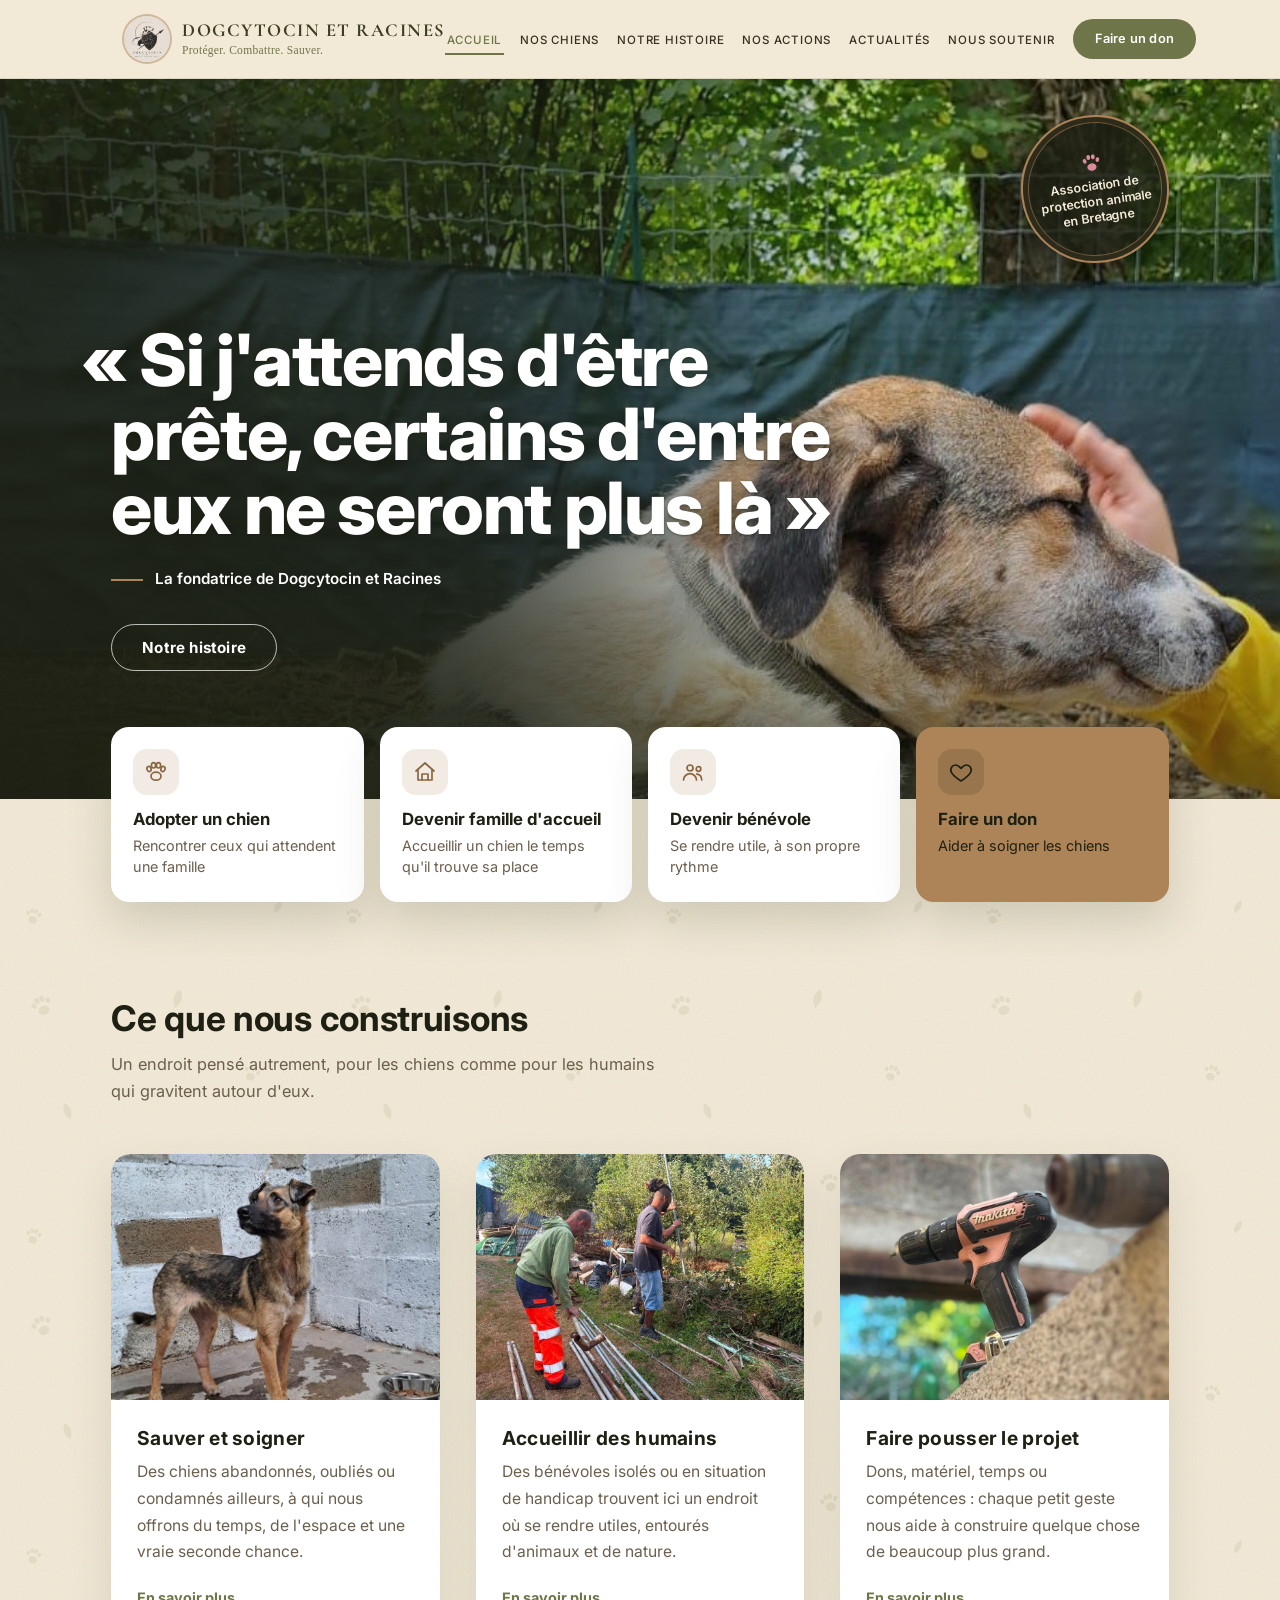
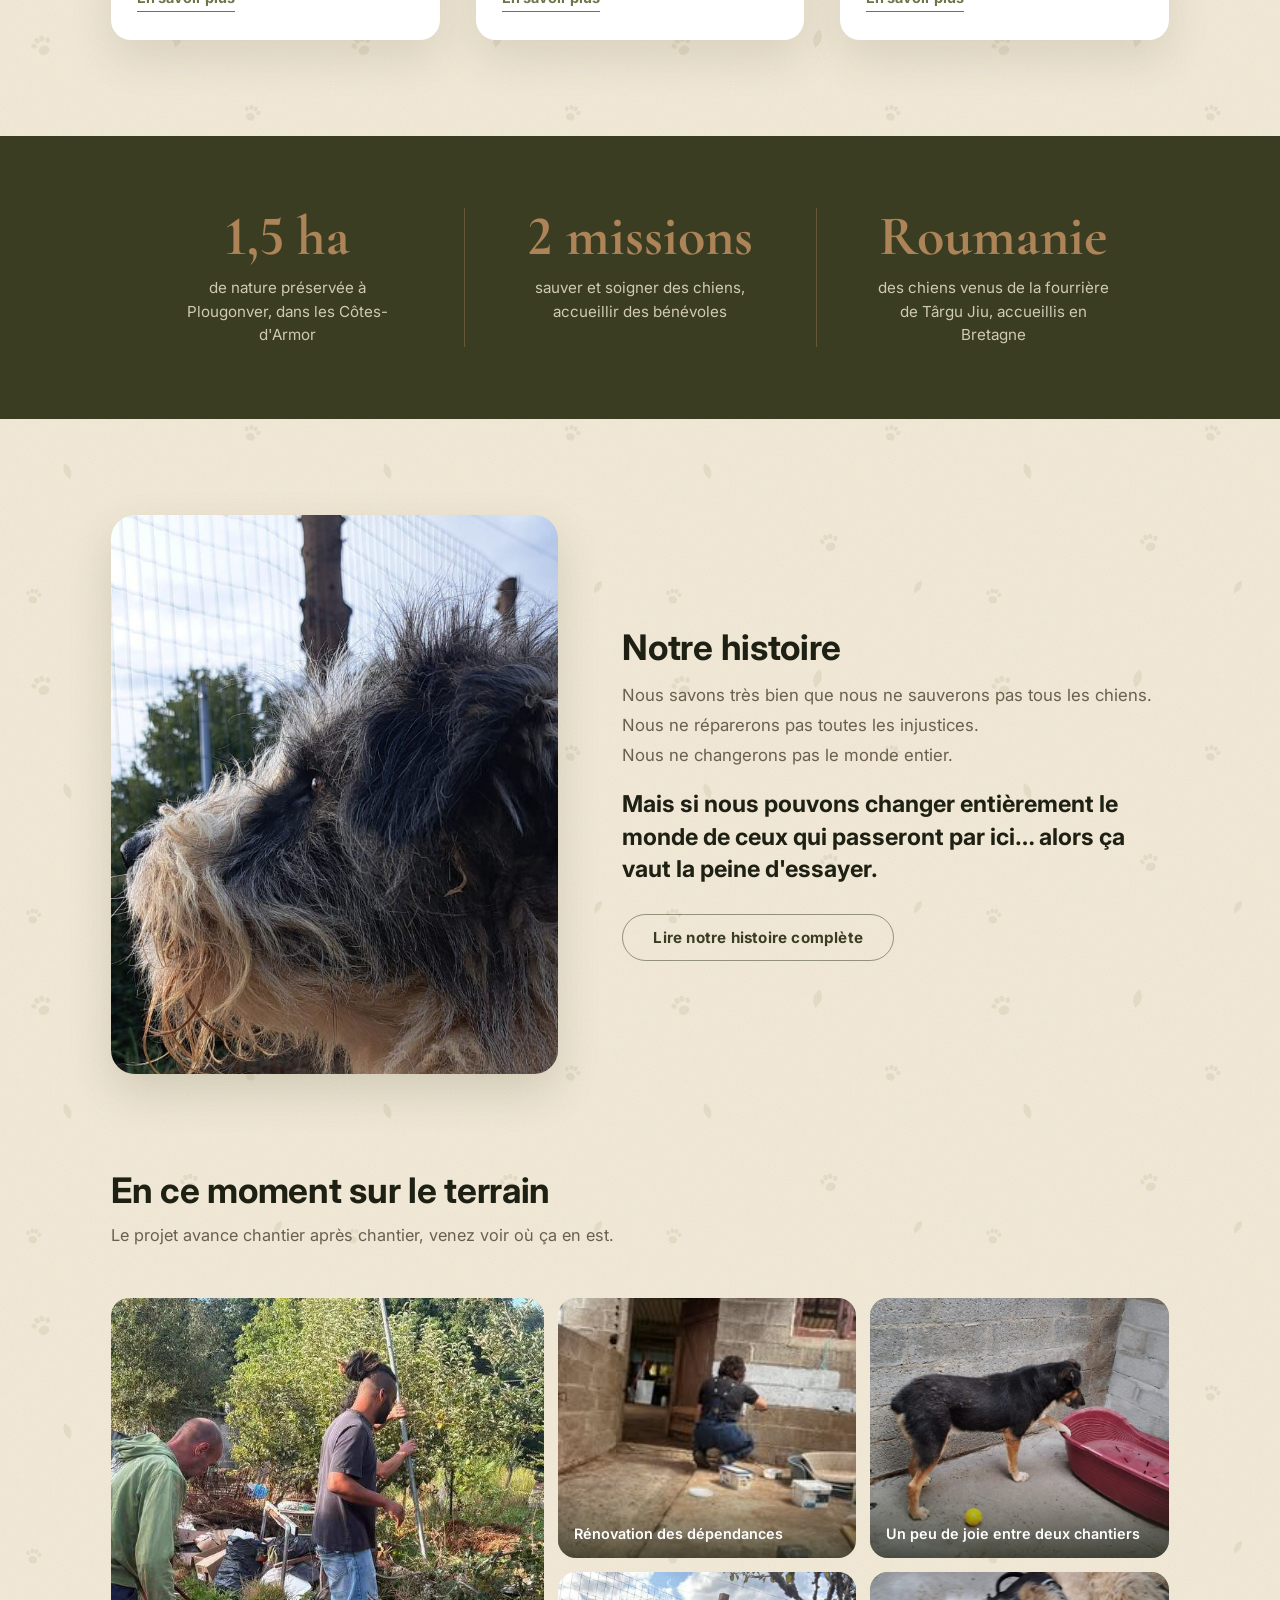
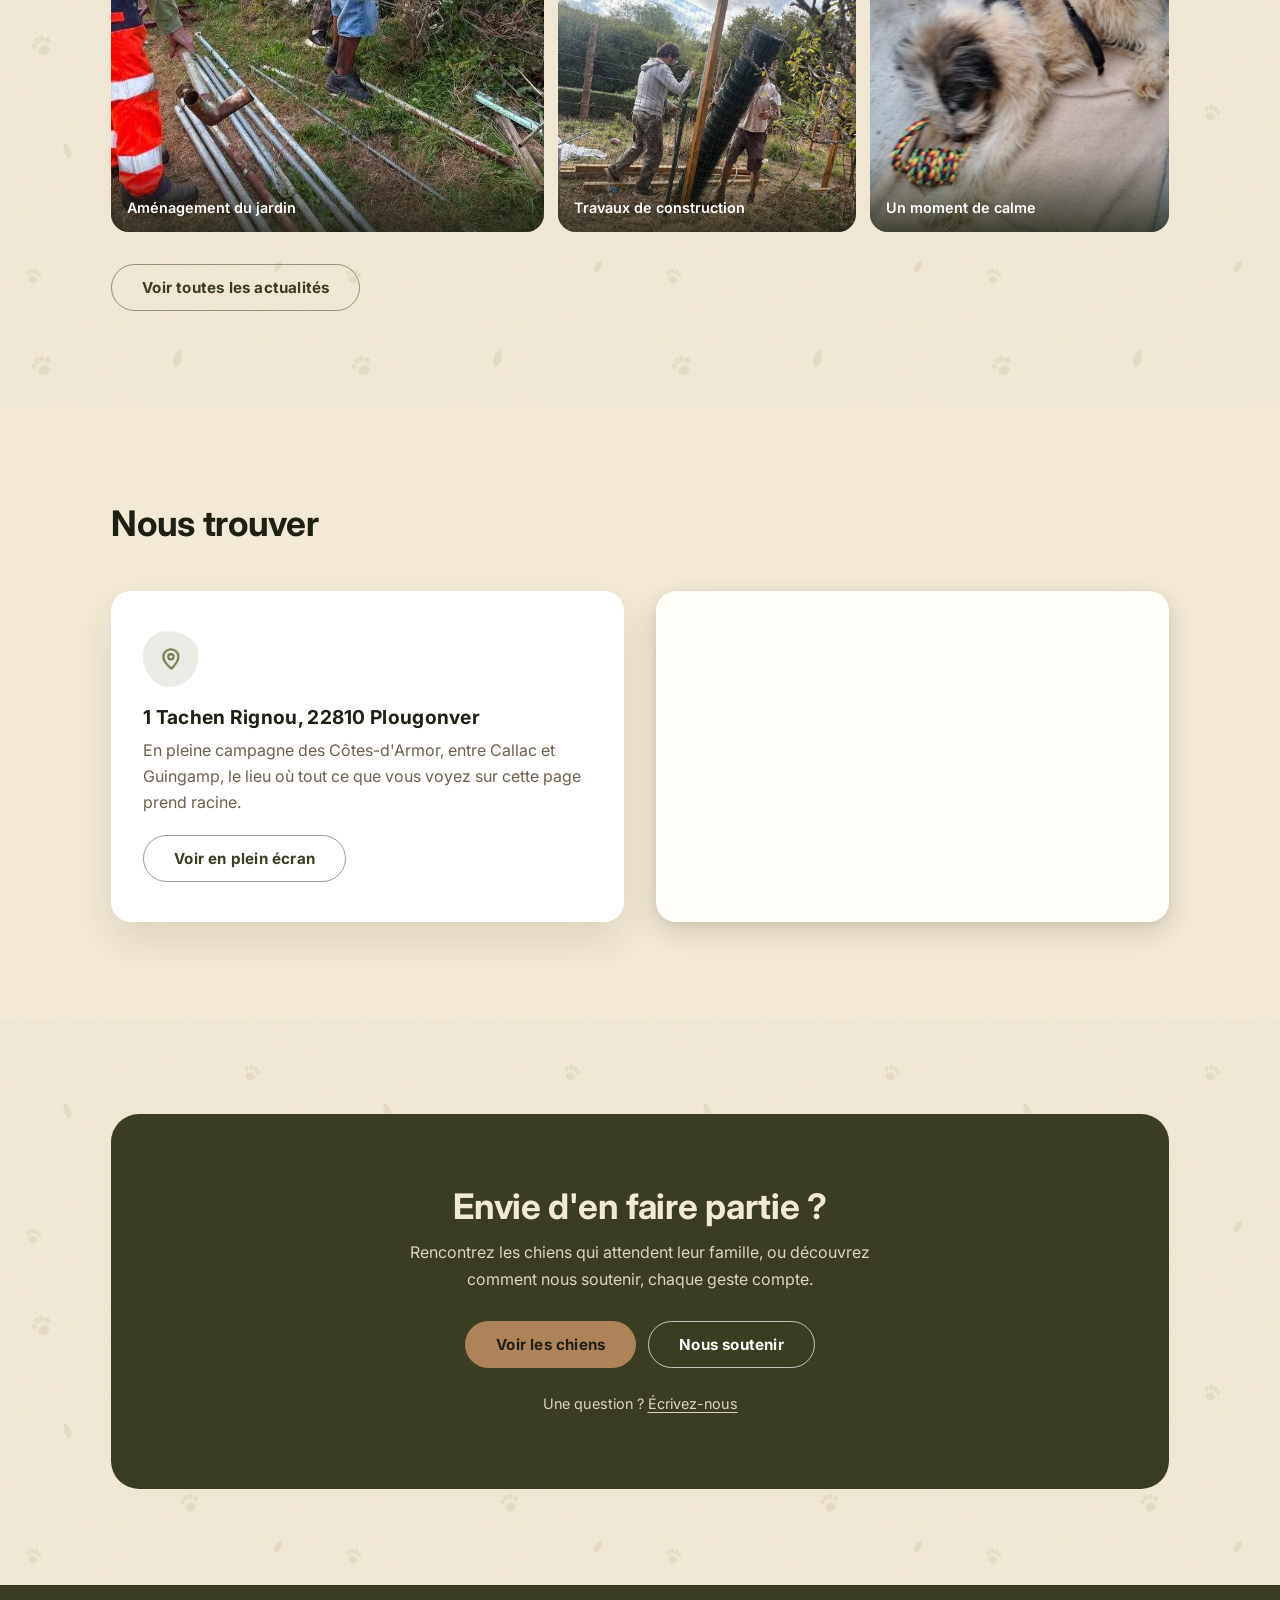
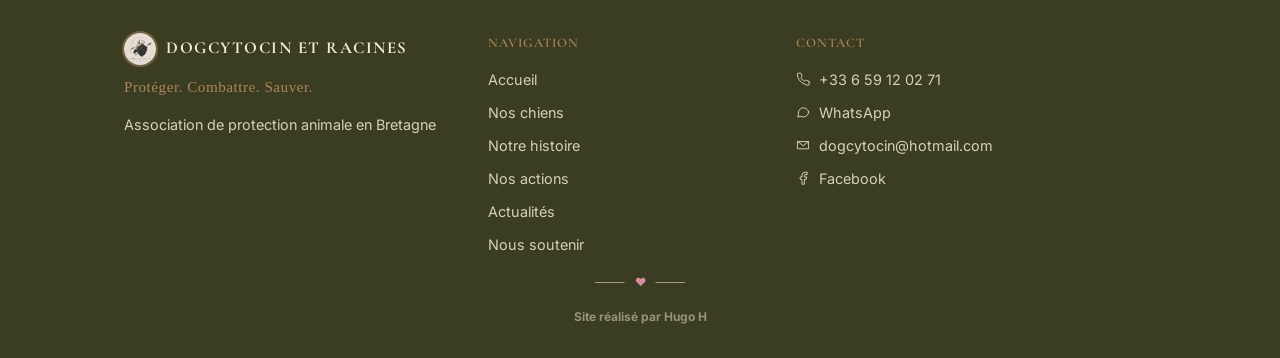
==== commit b4165605: "Hero : le sticker rose devient un tampon rond Remplace la bande d'une ligne par un tampon rond (disq" ====
--- a/index.html
+++ b/index.html
@@ -44,9 +44,17 @@
 <main>
 
 <section class="hv2-hero">
+  <div class="hv2-seal-row" aria-hidden="true">
+    <div class="hv2-seal">
+      <svg class="hv2-seal-paw" viewBox="0 0 24 24"><ellipse cx='12' cy='16.2' rx='5' ry='4'/><ellipse cx='5' cy='9' rx='2' ry='2.6' transform='rotate(-20 5 9)'/><ellipse cx='9.5' cy='5.3' rx='2.1' ry='2.7'/><ellipse cx='14.5' cy='5.3' rx='2.1' ry='2.7'/><ellipse cx='19' cy='9' rx='2' ry='2.6' transform='rotate(20 19 9)'/></svg>
+      <span>Association de</span>
+      <span>protection animale</span>
+      <span>en Bretagne</span>
+    </div>
+  </div>
   <div class="hv2-hero-inner">
     <h1 class="hv2-h1">
-      <span class="hv2-sticker">Association de protection animale en Bretagne</span>
+      <span class="hv2-vh">Association de protection animale en Bretagne. </span>
       <span class="hv2-quote">« Si j'attends d'être prête, certains d'entre eux ne seront plus là »</span>
     </h1>
     <p class="hv2-attrib">La fondatrice de Dogcytocin et Racines</p>
--- a/style.css
+++ b/style.css
@@ -1,6 +1,6 @@
 /* ===== Dogcytocin et Racines — styles ===== */
 
-@import url('https://fonts.googleapis.com/css2?family=Cormorant+Garamond:ital,wght@0,400;0,500;0,600;0,700;1,400;1,500;1,600&family=IM+Fell+English:ital@0;1&family=Inter:wght@300;400;500;600;700&family=Permanent+Marker&family=Amatic+SC:wght@400;700&family=Roboto:wght@400;500;700&display=swap');
+@import url('https://fonts.googleapis.com/css2?family=Cormorant+Garamond:ital,wght@0,400;0,500;0,600;0,700;1,400;1,500;1,600&family=IM+Fell+English:ital@0;1&family=Inter:wght@300;400;500;600;700;800&family=Permanent+Marker&family=Amatic+SC:wght@400;700&family=Roboto:wght@400;500;700&display=swap');
 
 :root {
   --brown-deepest: #1D2013;
@@ -3727,21 +3727,27 @@
 /* Le texte est ancre en bas a gauche, le visage du chien reste libre a droite. Le bas du hero
    est plus haut que necessaire : les tuiles d'action (.hv2-quick) viennent le chevaucher. */
 .hv2-hero {
-  display: flex;
-  align-items: flex-end;
+  display: grid;
+  grid-template-rows: auto 1fr;
+  align-items: end;
   min-height: clamp(540px, calc(100vh - 150px), 720px);
-  padding: 96px 0 128px;
+  padding: 36px 0 128px;
   color: #fff;
   background-color: var(--brown-deepest);
+  /* L'ombre ne couvre que le coin du texte (bas gauche) : le chien, a droite, reste lumineux au
+     lieu d'etre assombri par un degrade sur toute la largeur. Un voile leger unifie la photo et
+     un pied sombre calme le raccord avec les tuiles. */
   background-image:
-    linear-gradient(0deg, rgba(29, 32, 19, 0.92) 0%, rgba(29, 32, 19, 0.58) 42%, rgba(29, 32, 19, 0) 74%),
-    linear-gradient(90deg, rgba(29, 32, 19, 0.74) 0%, rgba(29, 32, 19, 0.5) 40%, rgba(29, 32, 19, 0) 68%),
+    radial-gradient(ellipse 78% 100% at 0% 100%, rgba(29, 32, 19, 0.9) 0%, rgba(29, 32, 19, 0.62) 42%, rgba(29, 32, 19, 0) 78%),
+    linear-gradient(90deg, rgba(29, 32, 19, 0.82) 0%, rgba(29, 32, 19, 0.6) 36%, rgba(29, 32, 19, 0) 68%),
+    linear-gradient(0deg, rgba(29, 32, 19, 0.5) 0%, rgba(29, 32, 19, 0) 30%),
+    linear-gradient(rgba(29, 32, 19, 0.14), rgba(29, 32, 19, 0.14)),
     url("images/chien-caresse.jpg");
   background-repeat: no-repeat;
   background-size: cover;
-  /* Le chien et la main sont dans la moitie droite de la photo ; ce reglage garde la tete
-     dans le cadre, la photo etant recadree surtout en hauteur sur desktop. */
-  background-position: 0 0, 0 0, 82% 60%;
+  /* 100% a droite : le museau du chien est au bord de la photo, un recadrage a 82% le coupait
+     sur les ecrans plus etroits que la photo. */
+  background-position: 0 0, 0 0, 0 0, 0 0, 100% 62%;
 }
 
 .hv2-hero-inner {
@@ -3751,37 +3757,82 @@
   padding: 0 clamp(20px, 4vw, 56px);
 }
 
-.hv2-hero-inner > * { max-width: 640px; }
-
-/* Le sticker est dans le h1 : le titre de la page dit ainsi ce qu'est l'association avant la
-   citation (utile aux lecteurs d'ecran et a Google). Visuellement, rien ne change. */
-.hv2-sticker {
-  display: block;
-  width: fit-content;
-  font-family: var(--font-marker);
-  font-weight: 400;
-  font-size: 1.05rem;
+.hv2-hero-inner > * { max-width: 720px; }
+
+/* Le h1 contient aussi la phrase "Association de protection animale en Bretagne", masquee a
+   l'ecran car le tampon rond (.hv2-seal) l'affiche deja : le titre de la page dit ce qu'est
+   l'association (lecteurs d'ecran, Google). */
+.hv2-vh {
+  position: absolute;
+  width: 1px;
+  height: 1px;
+  margin: -1px;
+  padding: 0;
+  overflow: hidden;
+  clip: rect(0 0 0 0);
+  white-space: nowrap;
+  border: 0;
+}
+
+/* Tampon rond, meme langage que les tampons des fiches chiens : disque sombre, double anneau
+   caramel, legerement incline. Il remplace l'ancienne bande d'une ligne. */
+.hv2-seal-row {
+  align-self: start;
+  display: flex;
+  justify-content: flex-end;
+  width: 100%;
+  max-width: 1160px;
+  margin: 0 auto;
+  padding: 0 clamp(20px, 4vw, 56px);
+}
+
+.hv2-seal {
+  display: flex;
+  flex-direction: column;
+  align-items: center;
+  justify-content: center;
+  width: 148px;
+  height: 148px;
+  border: 2px solid var(--brown-light);
+  border-radius: 50%;
+  background: rgba(29, 32, 19, 0.8);
+  box-shadow:
+    inset 0 0 0 5px rgba(29, 32, 19, 0.8),
+    inset 0 0 0 6px rgba(var(--brown-light-rgb), 0.55),
+    0 12px 28px rgba(0, 0, 0, 0.35);
+  transform: rotate(-8deg);
+  color: var(--cream);
+  text-align: center;
+  font-family: var(--font-sans);
+  font-weight: 600;
+  font-size: 0.78rem;
   line-height: 1.3;
-  letter-spacing: 0.3px;
-  color: var(--brown-deepest);
-  background: var(--pink);
-  padding: 4px 14px 6px;
-  transform: rotate(-1.5deg);
-  margin: 0 0 20px;
-  text-shadow: none;
-}
-
+}
+
+.hv2-seal span { display: block; white-space: nowrap; }
+
+.hv2-seal-paw {
+  width: 22px;
+  height: 22px;
+  margin-bottom: 4px;
+  fill: var(--pink);
+}
+
+/* Guillemet suspendu dans la marge : le texte de la citation reste aligne sur le bord
+   gauche (ponctuation suspendue, comme dans un livre). */
 .hv2-quote {
   display: block;
+  text-indent: -0.42em;
   text-shadow: 0 2px 22px rgba(29, 32, 19, 0.55), 0 1px 2px rgba(29, 32, 19, 0.4);
 }
 
 .hv2-h1 {
-  font-size: clamp(2rem, 5.4vw, 4.1rem);
-  line-height: 1.08;
-  letter-spacing: -0.8px;
+  font-weight: 800;
+  font-size: clamp(2.1rem, 5.8vw, 4.5rem);
+  line-height: 1.03;
+  letter-spacing: -1.4px;
   color: #fff;
-  margin: 0 0 20px;
+  margin: 0 0 22px;
 }
 
 .hv2-attrib {
@@ -3832,7 +3883,22 @@
     background-position: 0 0, 92% 62%;
   }
 
-  .hv2-sticker { margin-top: -20px; font-size: 0.95rem; }
+  /* Le tampon chevauche le bord bas de la photo, a droite. */
+  .hv2-seal-row {
+    position: relative;
+    z-index: 1;
+    margin-top: -64px;
+    margin-bottom: 6px;
+    padding: 0 20px;
+  }
+
+  .hv2-seal {
+    width: 124px;
+    height: 124px;
+    font-size: 0.66rem;
+  }
+
+  .hv2-seal-paw { width: 18px; height: 18px; }
   .hv2-hero .hv2-btn { padding: 14px 22px; font-size: 0.9rem; }
 }
 
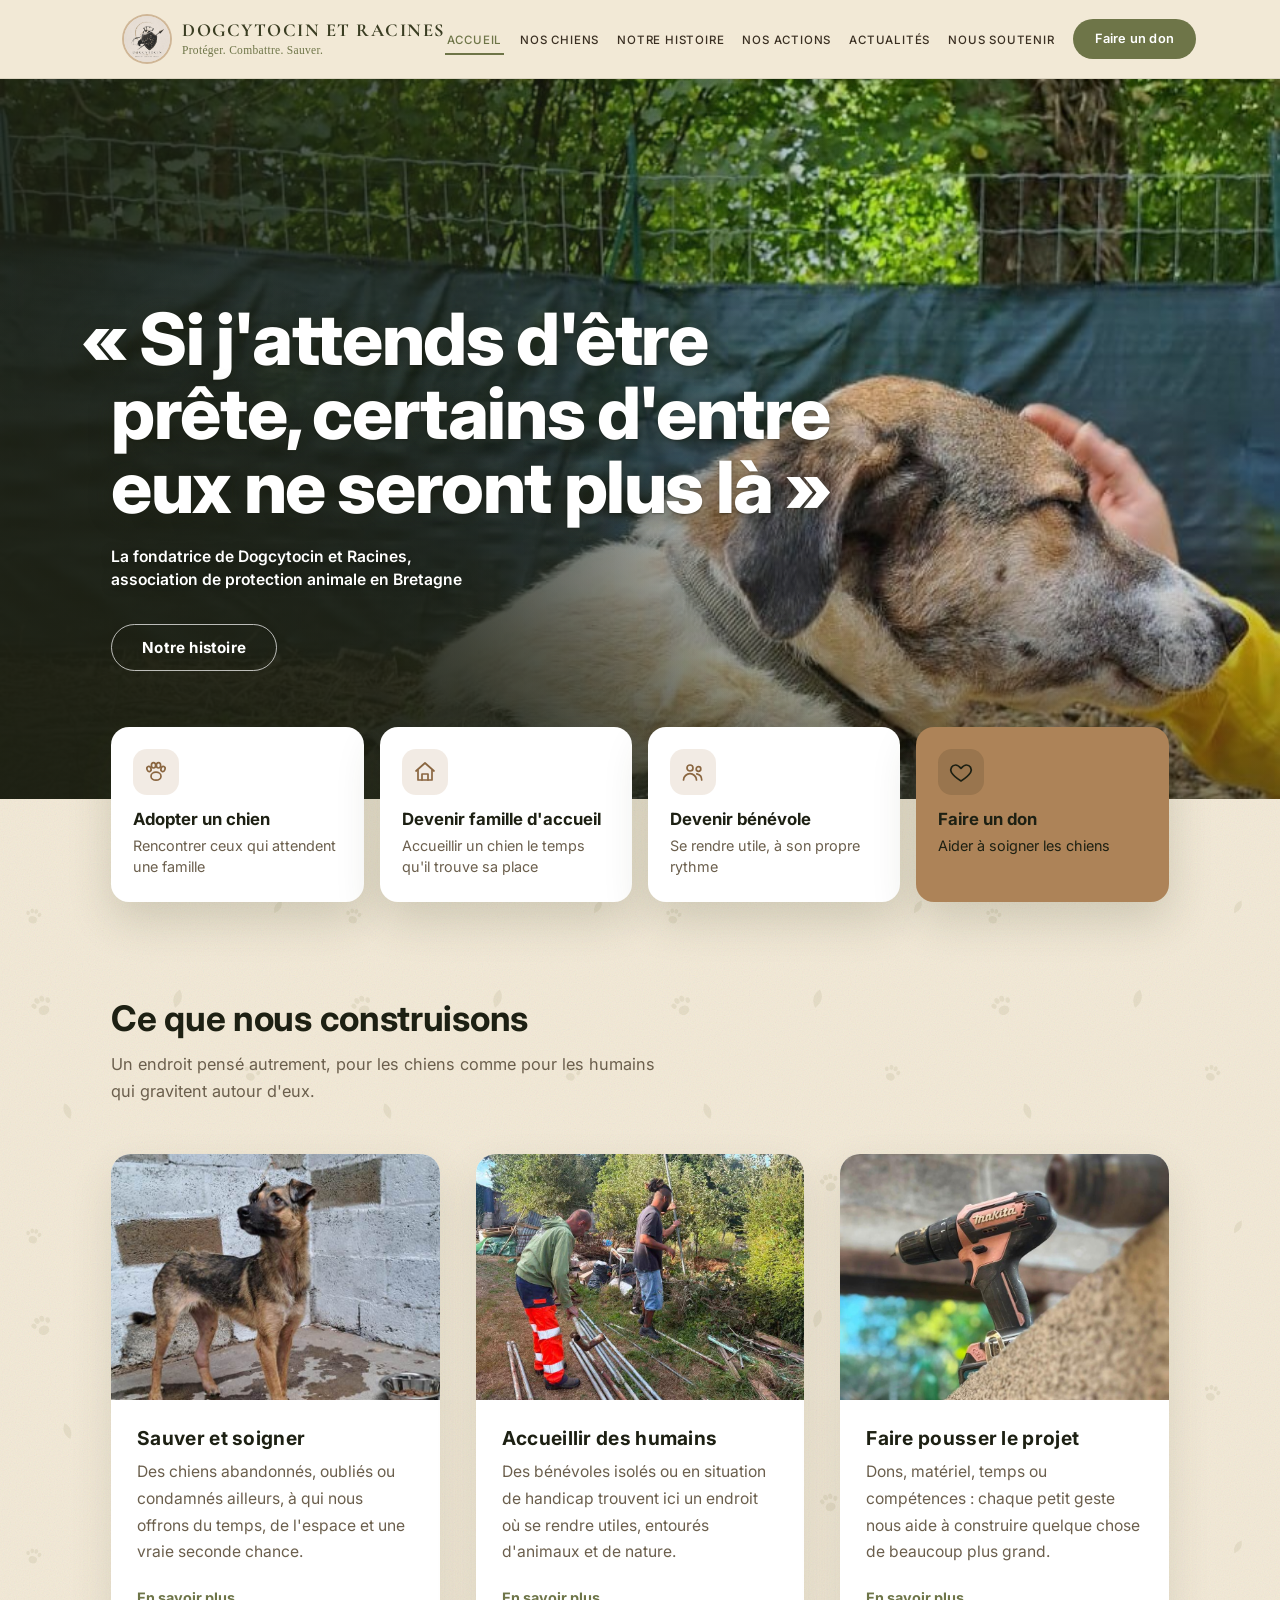
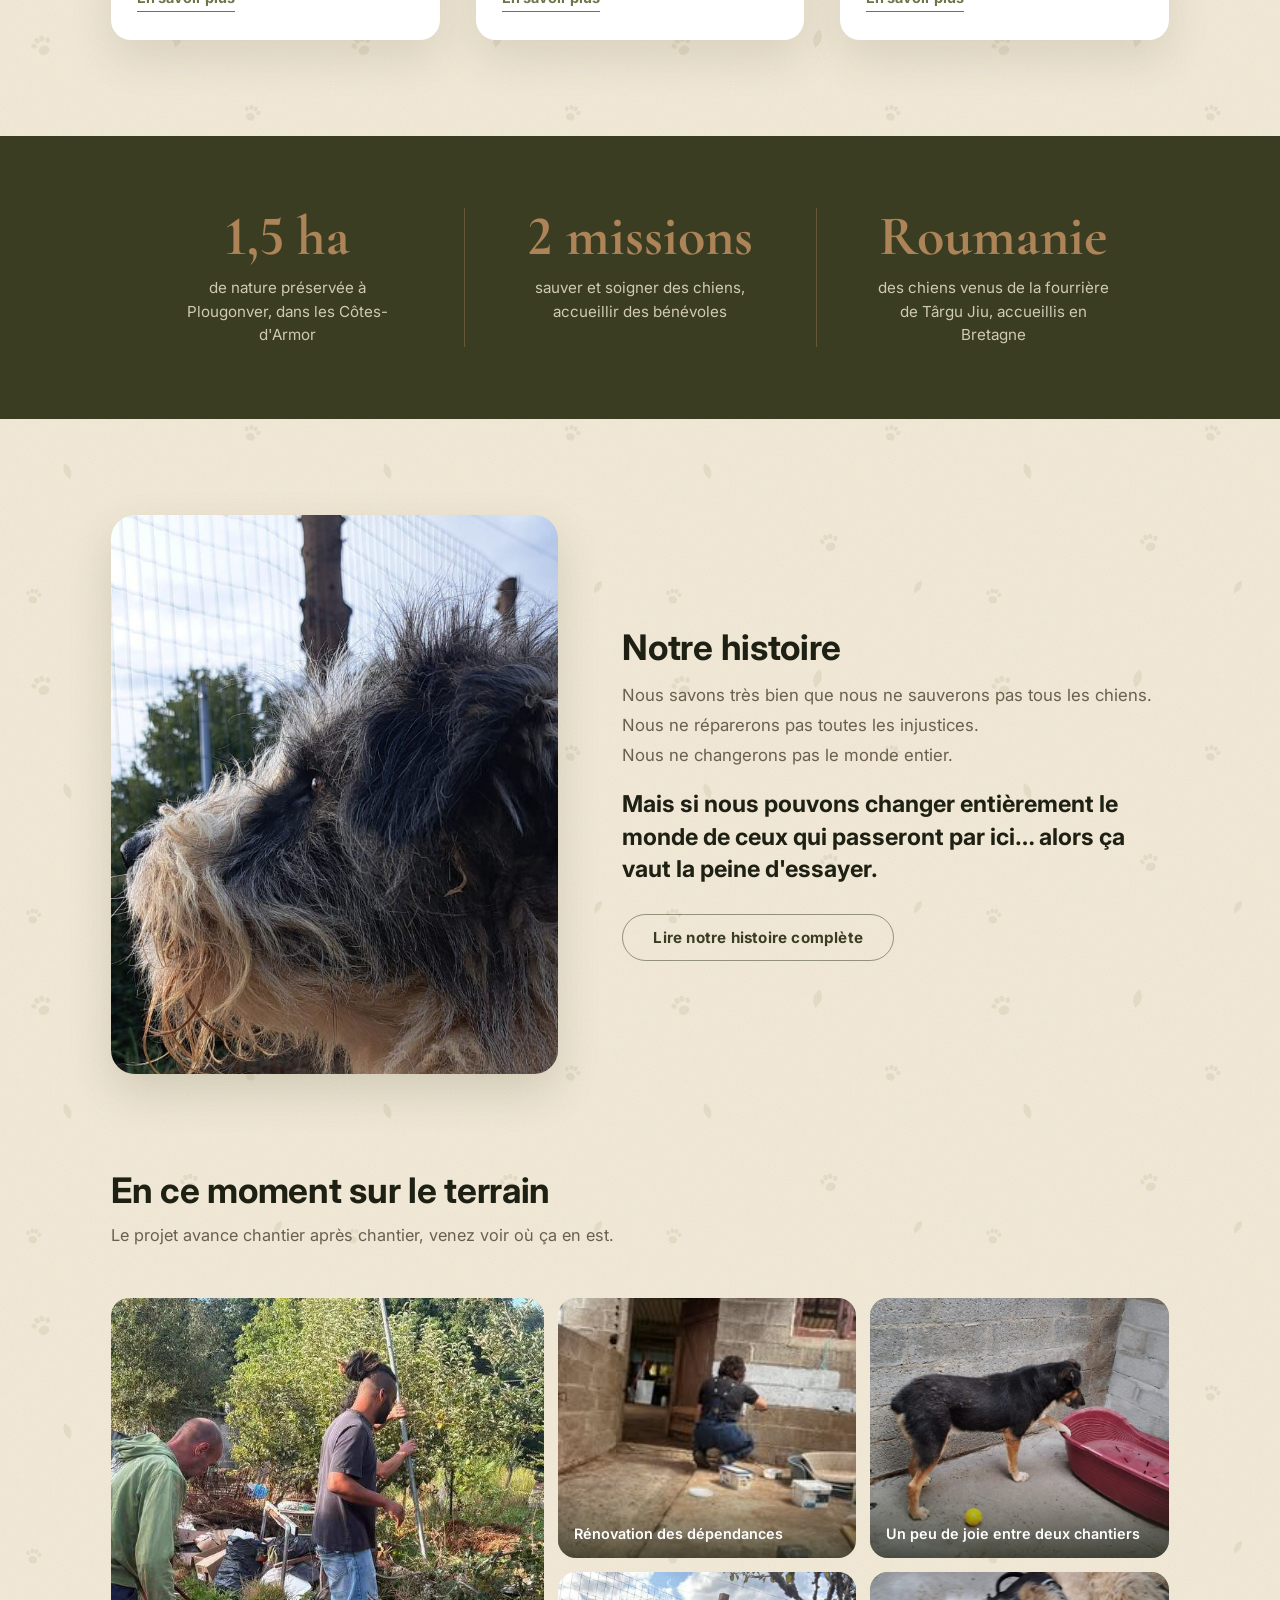
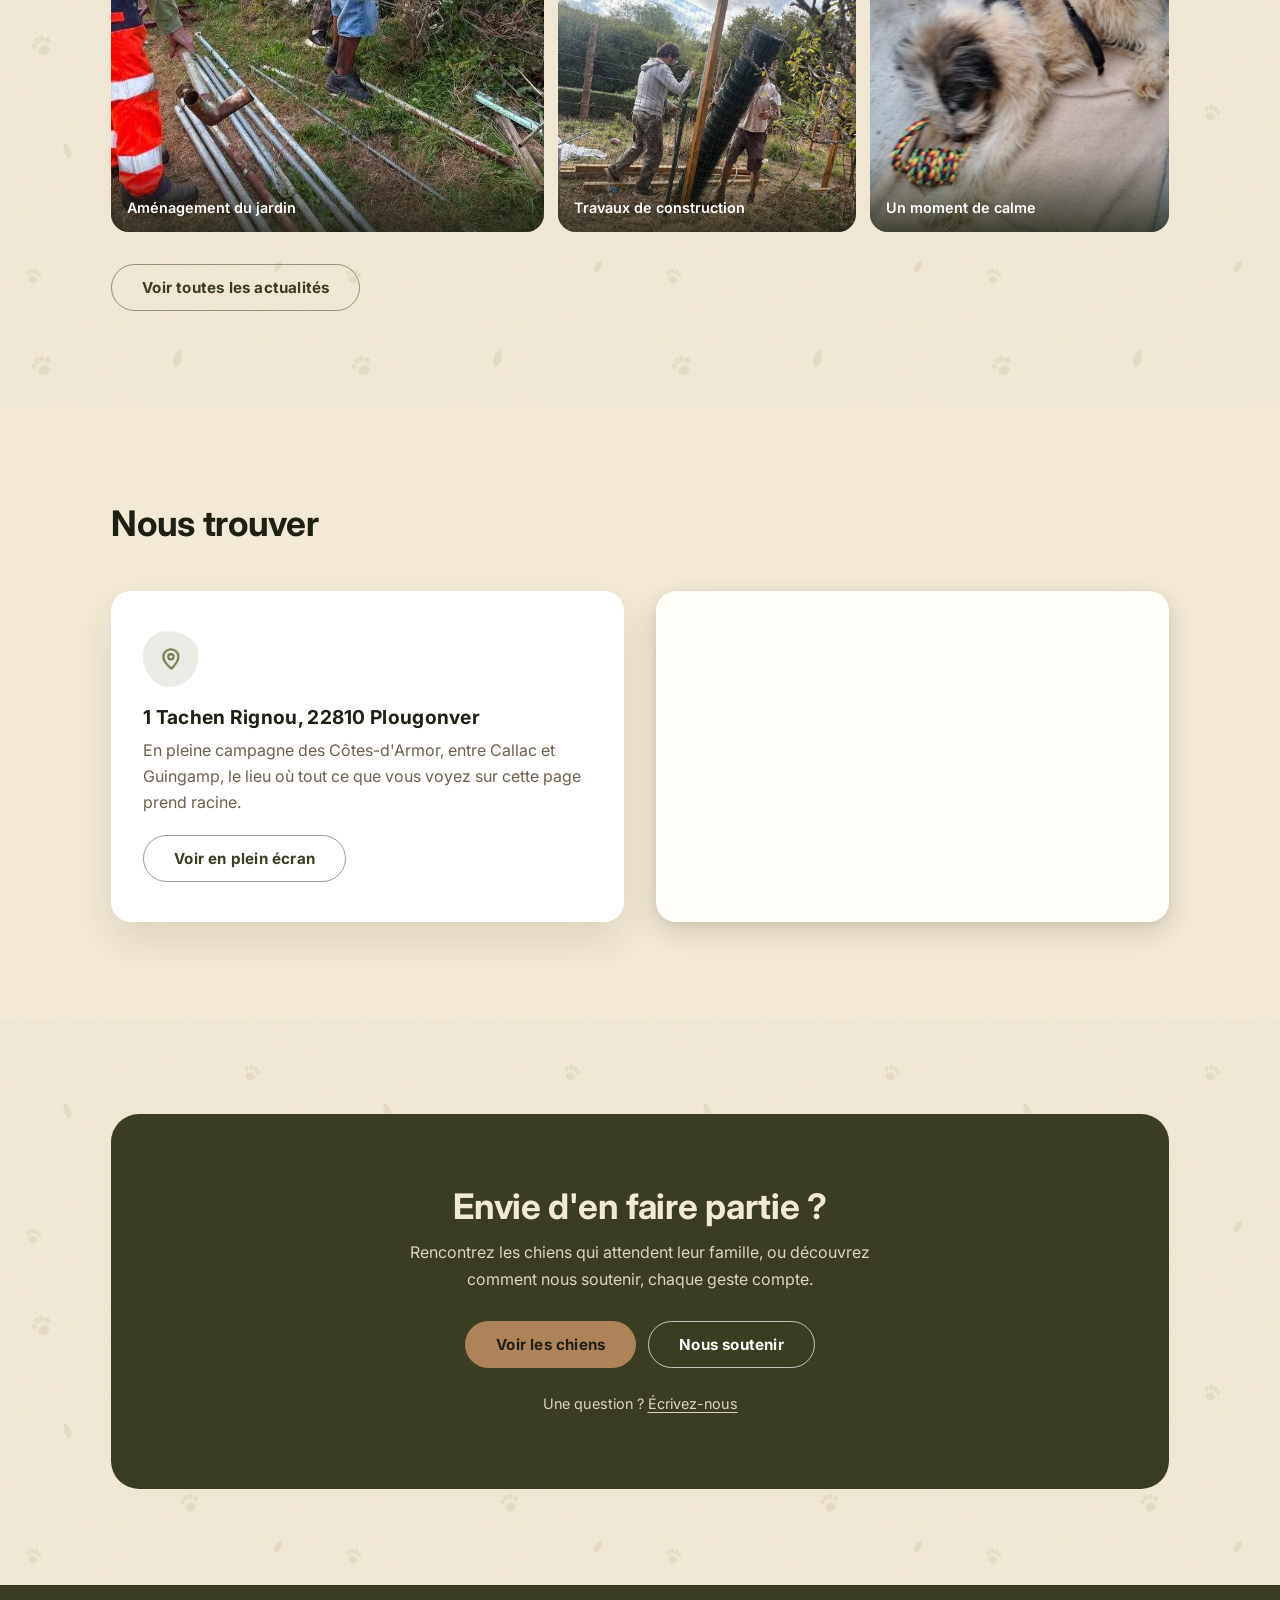
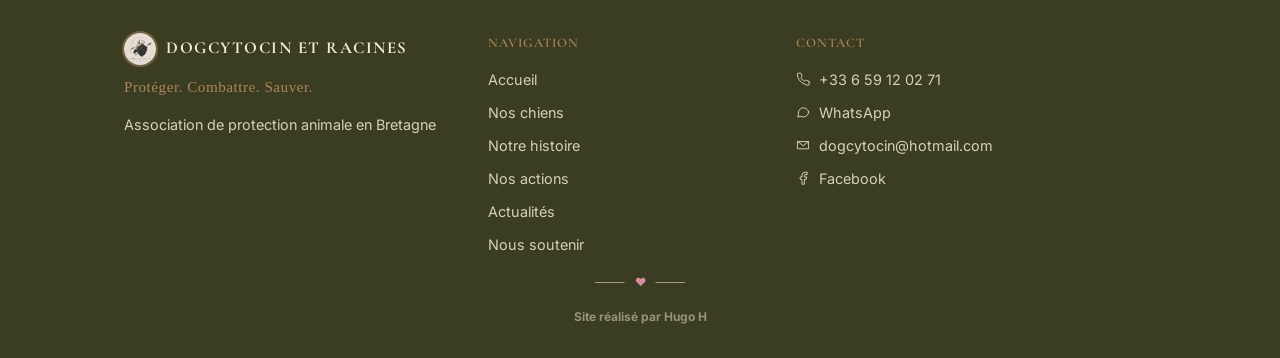
==== commit 4cc70aa2: "Hero : plus de sticker ni de badge, signature en simple texte La phrase "association de protection a" ====
--- a/index.html
+++ b/index.html
@@ -44,20 +44,11 @@
 <main>
 
 <section class="hv2-hero">
-  <div class="hv2-seal-row" aria-hidden="true">
-    <div class="hv2-seal">
-      <svg class="hv2-seal-paw" viewBox="0 0 24 24"><ellipse cx='12' cy='16.2' rx='5' ry='4'/><ellipse cx='5' cy='9' rx='2' ry='2.6' transform='rotate(-20 5 9)'/><ellipse cx='9.5' cy='5.3' rx='2.1' ry='2.7'/><ellipse cx='14.5' cy='5.3' rx='2.1' ry='2.7'/><ellipse cx='19' cy='9' rx='2' ry='2.6' transform='rotate(20 19 9)'/></svg>
-      <span>Association de</span>
-      <span>protection animale</span>
-      <span>en Bretagne</span>
-    </div>
-  </div>
   <div class="hv2-hero-inner">
     <h1 class="hv2-h1">
-      <span class="hv2-vh">Association de protection animale en Bretagne. </span>
       <span class="hv2-quote">« Si j'attends d'être prête, certains d'entre eux ne seront plus là »</span>
+      <span class="hv2-attrib">La fondatrice de Dogcytocin et Racines, association de protection animale en Bretagne</span>
     </h1>
-    <p class="hv2-attrib">La fondatrice de Dogcytocin et Racines</p>
     <div class="hv2-actions">
       <a href="notre-histoire.html" class="hv2-btn is-ghost">Notre histoire</a>
     </div>
--- a/style.css
+++ b/style.css
@@ -3727,11 +3727,10 @@
 /* Le texte est ancre en bas a gauche, le visage du chien reste libre a droite. Le bas du hero
    est plus haut que necessaire : les tuiles d'action (.hv2-quick) viennent le chevaucher. */
 .hv2-hero {
-  display: grid;
-  grid-template-rows: auto 1fr;
-  align-items: end;
+  display: flex;
+  align-items: flex-end;
   min-height: clamp(540px, calc(100vh - 150px), 720px);
-  padding: 36px 0 128px;
+  padding: 96px 0 128px;
   color: #fff;
   background-color: var(--brown-deepest);
   /* L'ombre ne couvre que le coin du texte (bas gauche) : le chien, a droite, reste lumineux au
@@ -3759,65 +3758,6 @@
 
 .hv2-hero-inner > * { max-width: 720px; }
 
-/* Le h1 contient aussi la phrase "Association de protection animale en Bretagne", masquee a
-   l'ecran car le tampon rond (.hv2-seal) l'affiche deja : le titre de la page dit ce qu'est
-   l'association (lecteurs d'ecran, Google). */
-.hv2-vh {
-  position: absolute;
-  width: 1px;
-  height: 1px;
-  margin: -1px;
-  padding: 0;
-  overflow: hidden;
-  clip: rect(0 0 0 0);
-  white-space: nowrap;
-  border: 0;
-}
-
-/* Tampon rond, meme langage que les tampons des fiches chiens : disque sombre, double anneau
-   caramel, legerement incline. Il remplace l'ancienne bande d'une ligne. */
-.hv2-seal-row {
-  align-self: start;
-  display: flex;
-  justify-content: flex-end;
-  width: 100%;
-  max-width: 1160px;
-  margin: 0 auto;
-  padding: 0 clamp(20px, 4vw, 56px);
-}
-
-.hv2-seal {
-  display: flex;
-  flex-direction: column;
-  align-items: center;
-  justify-content: center;
-  width: 148px;
-  height: 148px;
-  border: 2px solid var(--brown-light);
-  border-radius: 50%;
-  background: rgba(29, 32, 19, 0.8);
-  box-shadow:
-    inset 0 0 0 5px rgba(29, 32, 19, 0.8),
-    inset 0 0 0 6px rgba(var(--brown-light-rgb), 0.55),
-    0 12px 28px rgba(0, 0, 0, 0.35);
-  transform: rotate(-8deg);
-  color: var(--cream);
-  text-align: center;
-  font-family: var(--font-sans);
-  font-weight: 600;
-  font-size: 0.78rem;
-  line-height: 1.3;
-}
-
-.hv2-seal span { display: block; white-space: nowrap; }
-
-.hv2-seal-paw {
-  width: 22px;
-  height: 22px;
-  margin-bottom: 4px;
-  fill: var(--pink);
-}
-
 /* Guillemet suspendu dans la marge : le texte de la citation reste aligne sur le bord
    gauche (ponctuation suspendue, comme dans un livre). */
 .hv2-quote {
@@ -3832,32 +3772,26 @@
   line-height: 1.03;
   letter-spacing: -1.4px;
   color: #fff;
-  margin: 0 0 22px;
-}
-
+  margin: 0 0 32px;
+}
+
+/* Signature de la citation, dans le h1 : une seule phrase, sans decor. */
 .hv2-attrib {
-  display: flex;
-  align-items: center;
-  gap: 12px;
-  font-weight: 600;
-  font-size: 0.95rem;
+  display: block;
+  max-width: 34em;
+  margin-top: 22px;
+  font-weight: 600;
+  font-size: 0.98rem;
+  line-height: 1.45;
+  letter-spacing: 0;
+  text-indent: 0;
   color: #fff;
   text-shadow: 0 1px 10px rgba(29, 32, 19, 0.6);
-  margin: 0 0 32px;
-}
-
-.hv2-attrib::before {
-  content: "";
-  width: 32px;
-  height: 2px;
-  background: var(--brown-light);
-  flex-shrink: 0;
 }
 
 @media (prefers-reduced-motion: no-preference) {
   .hv2-hero-inner > * { animation: heroRise 0.8s cubic-bezier(0.16, 1, 0.3, 1) both; }
-  .hv2-hero-inner > :nth-child(2) { animation-delay: 0.12s; }
-  .hv2-hero-inner > :nth-child(3) { animation-delay: 0.24s; }
+  .hv2-hero-inner > :nth-child(2) { animation-delay: 0.14s; }
 }
 
 /* Mobile : la photo passe au-dessus (entiere, le chien reste visible) et le texte se pose
@@ -3883,22 +3817,7 @@
     background-position: 0 0, 92% 62%;
   }
 
-  /* Le tampon chevauche le bord bas de la photo, a droite. */
-  .hv2-seal-row {
-    position: relative;
-    z-index: 1;
-    margin-top: -64px;
-    margin-bottom: 6px;
-    padding: 0 20px;
-  }
-
-  .hv2-seal {
-    width: 124px;
-    height: 124px;
-    font-size: 0.66rem;
-  }
-
-  .hv2-seal-paw { width: 18px; height: 18px; }
+  .hv2-hero-inner { padding-top: 28px; }
   .hv2-hero .hv2-btn { padding: 14px 22px; font-size: 0.9rem; }
 }
 
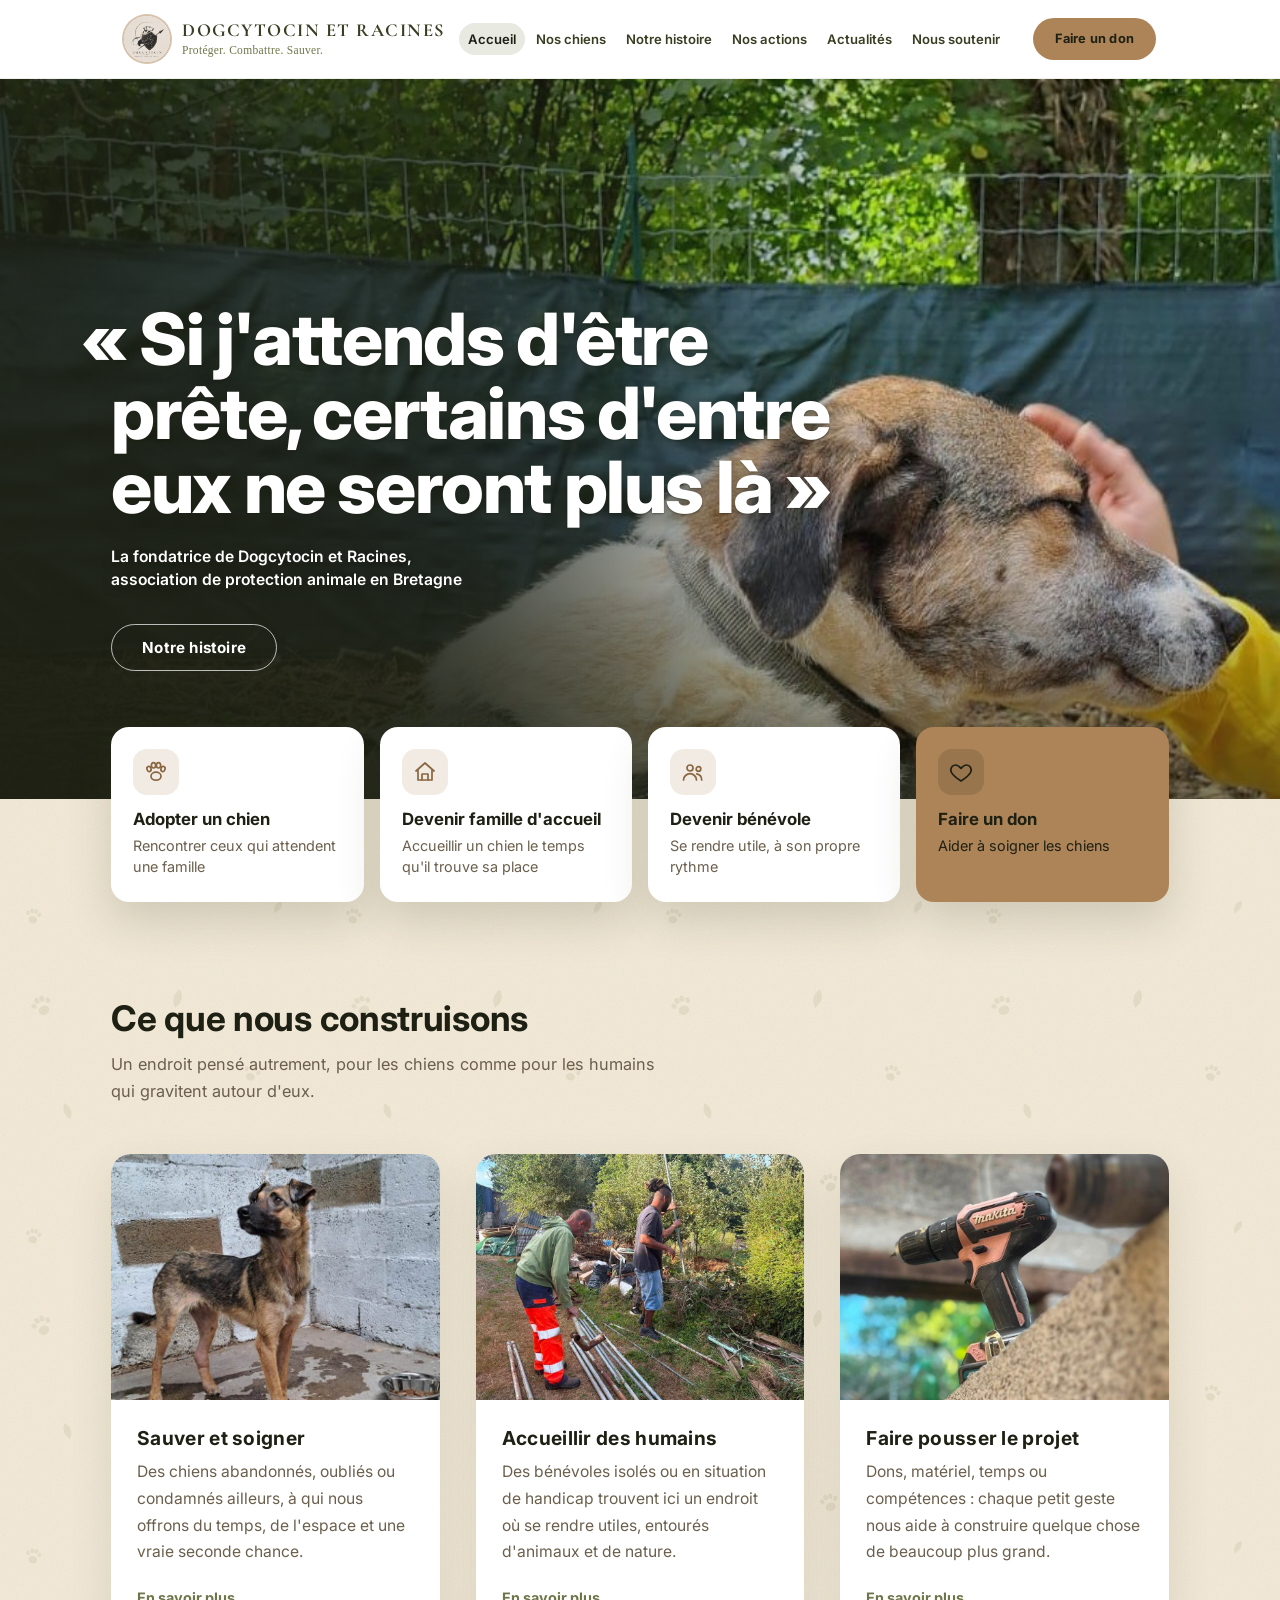
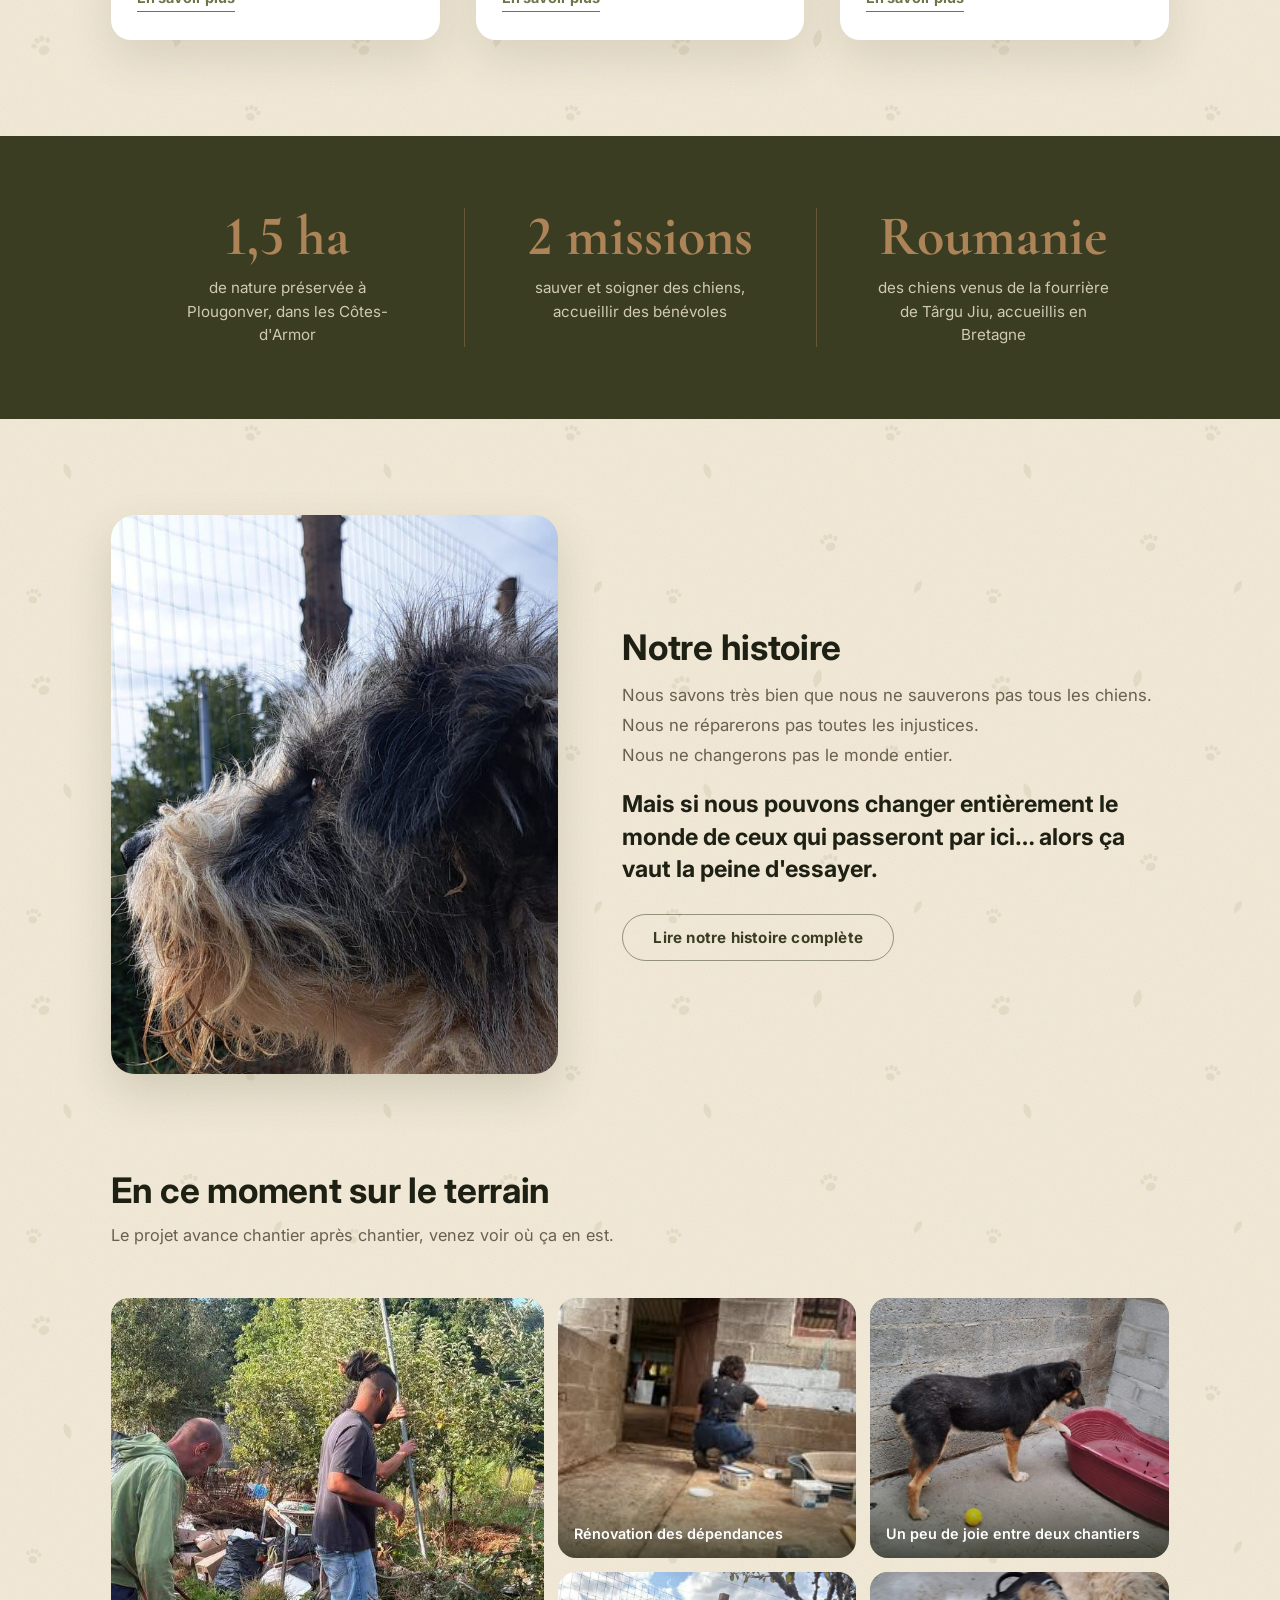
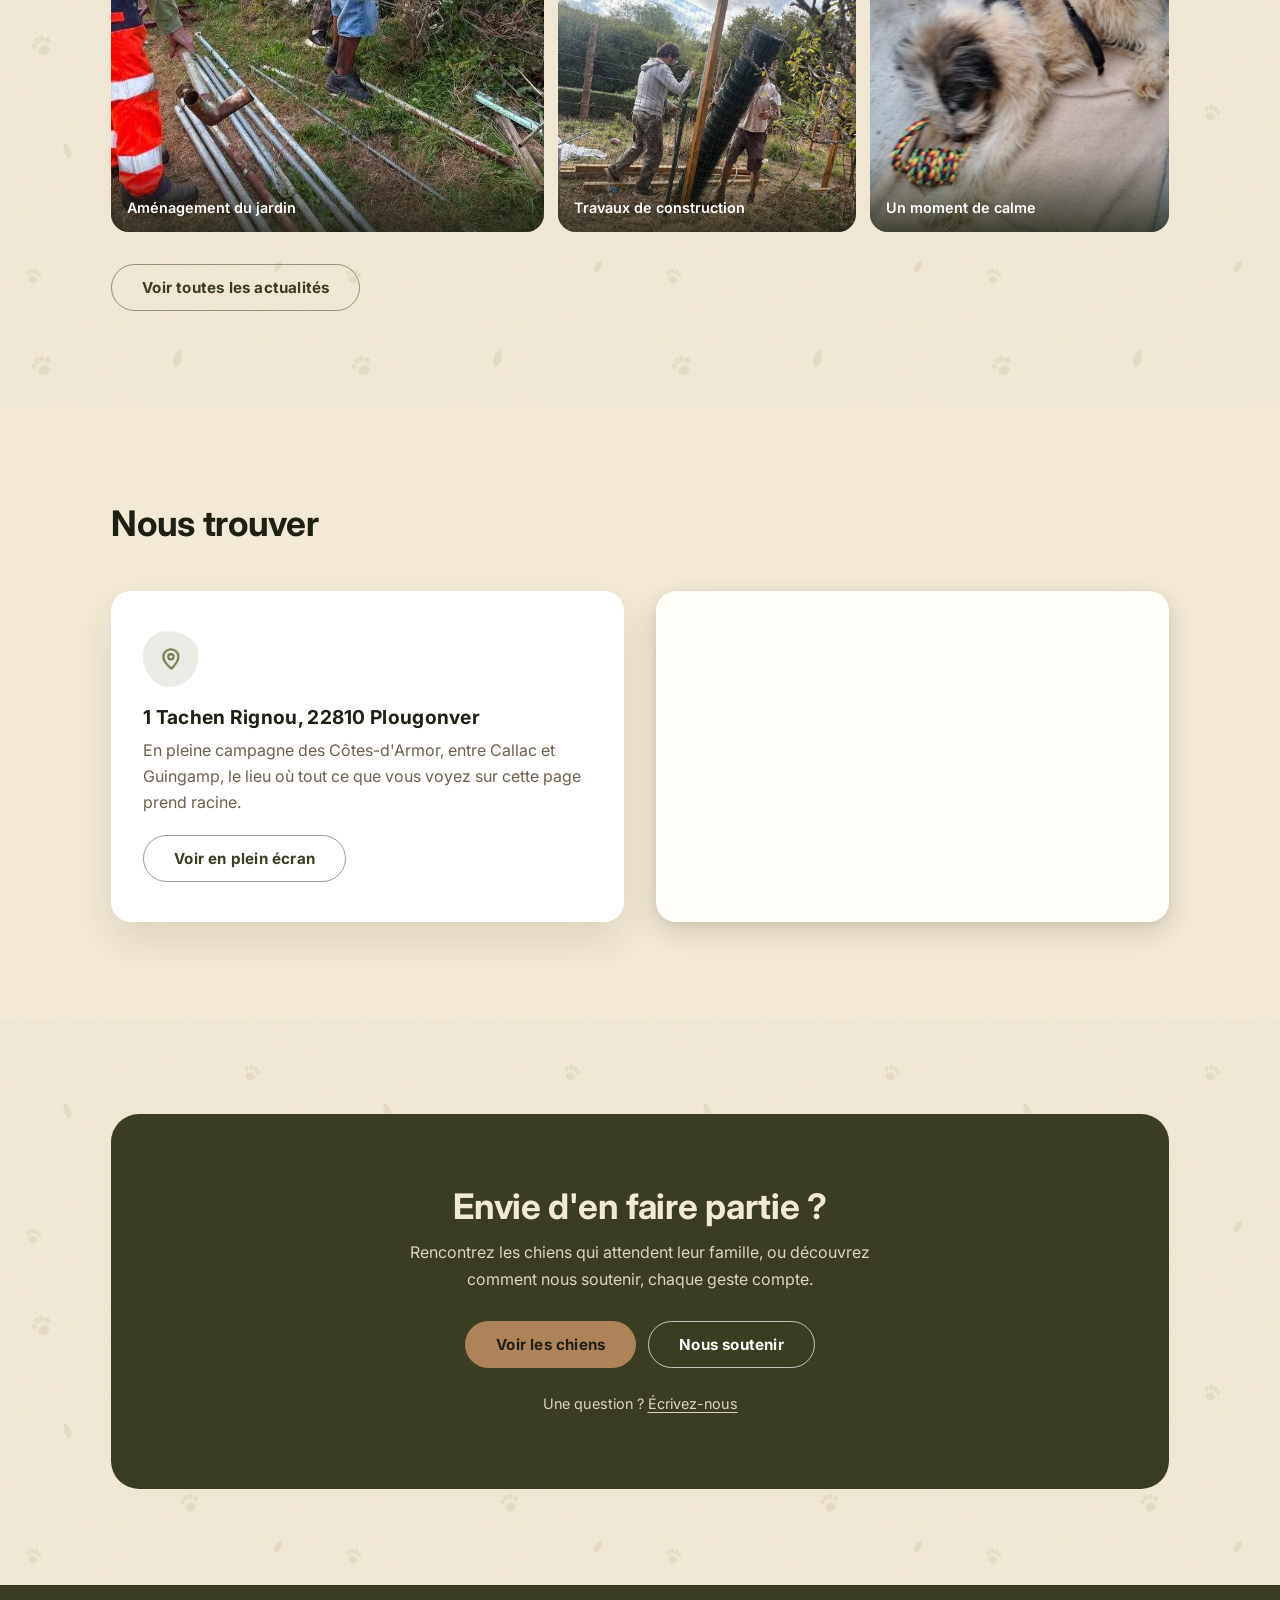
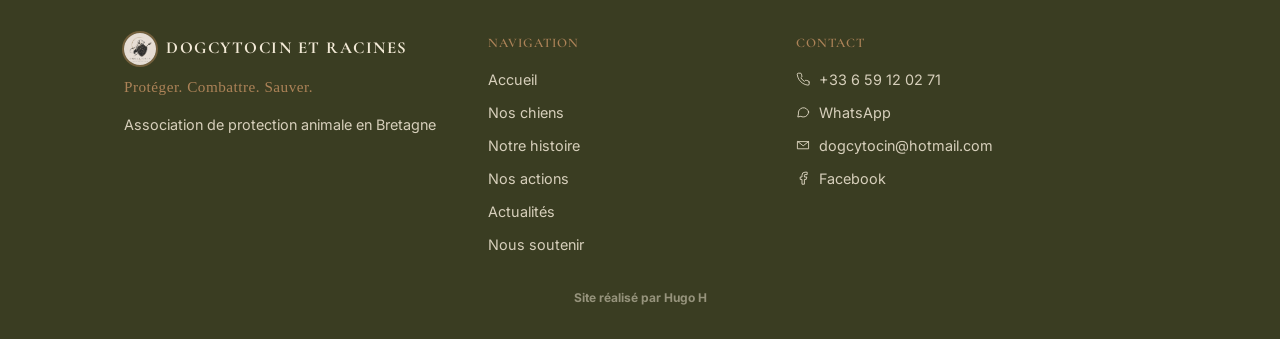
==== commit 986236d3: "Refonte des pages interieures : menu, bandeau photo, titres, cartes Systeme commun limite aux pages " ====
--- a/index.html
+++ b/index.html
@@ -17,7 +17,7 @@
 <link rel="preload" as="image" href="images/chien-caresse.jpg" fetchpriority="high">
 <link rel="stylesheet" href="style.css">
 </head>
-<body class="grain-moderate paw-bg">
+<body class="grain-moderate paw-bg site-v2">
 
 <header class="site-header">
   <div class="container">
--- a/style.css
+++ b/style.css
@@ -4173,3 +4173,254 @@
 }
 
 .hv2-cta-note a { text-decoration: underline; text-underline-offset: 3px; }
+
+/* ===== Refonte des pages publiques (portee : body.site-v2) ===== */
+/* Menu, bandeau de titre avec photo, titres et cartes communs a toutes les pages publiques.
+   Tout est limite a body.site-v2 : l'administration et la page liens ne sont pas touchees. */
+
+body.site-v2 {
+  --card-shadow: 0 18px 44px rgba(var(--brown-dark-rgb), 0.12);
+  --card-shadow-hover: 0 26px 56px rgba(var(--brown-dark-rgb), 0.18);
+  --caramel-soft: #d9b78f;
+}
+
+/* --- Menu --- */
+
+body.site-v2 .site-header {
+  background: #fff;
+  border-bottom: 1px solid rgba(var(--brown-dark-rgb), 0.08);
+  box-shadow: none;
+}
+
+body.site-v2 .site-header.is-scrolled { box-shadow: 0 8px 28px rgba(var(--brown-dark-rgb), 0.1); }
+
+body.site-v2 .nav-cta {
+  background: var(--brown-light);
+  color: var(--brown-deepest);
+  font-weight: 700;
+  padding: 11px 22px;
+}
+
+body.site-v2 .nav-cta:hover { box-shadow: 0 6px 16px rgba(var(--brown-light-rgb), 0.45); }
+
+@media (min-width: 1151px) {
+  body.site-v2 .nav-links { gap: 4px; margin-right: 18px; }
+
+  body.site-v2 .nav-links a {
+    padding: 9px 14px;
+    border-bottom: 0;
+    border-radius: 50px;
+    font-size: 0.9rem;
+    font-weight: 600;
+    letter-spacing: 0;
+    text-transform: none;
+    color: var(--brown-dark);
+  }
+
+  body.site-v2 .nav-links a:hover {
+    background: rgba(var(--olive-rgb), 0.1);
+    color: var(--brown-deepest);
+  }
+
+  body.site-v2 .nav-links a.active {
+    background: rgba(var(--olive-rgb), 0.16);
+    color: var(--brown-deepest);
+  }
+}
+
+@media (min-width: 1151px) and (max-width: 1360px) {
+  body.site-v2 .nav-links { gap: 2px; margin-right: 10px; }
+  body.site-v2 .nav-links a { padding: 8px 9px; font-size: 0.82rem; }
+}
+
+@media (max-width: 1150px) {
+  body.site-v2 .nav-links { background: #fff; }
+
+  body.site-v2 .nav-links a {
+    border-bottom: 0;
+    font-size: 1rem;
+    font-weight: 600;
+    letter-spacing: 0;
+    text-transform: none;
+  }
+
+  body.site-v2 .nav-links a.active {
+    color: var(--olive);
+    background: rgba(var(--olive-rgb), 0.08);
+  }
+}
+
+/* --- Bandeau de titre : texte a gauche, photo a droite (la photo est affichee a sa taille
+   reelle, nette, au lieu d'etre etiree sur toute la largeur) --- */
+
+body.site-v2 .page-header {
+  background: var(--brown-dark);
+  color: #fff;
+  text-align: left;
+  padding: 18px 0 clamp(40px, 6vw, 64px);
+  border-radius: 0 0 32px 32px;
+}
+
+body.site-v2 .page-header .container {
+  display: grid;
+  grid-template-columns: minmax(0, 1.1fr) minmax(0, 0.9fr);
+  grid-template-rows: auto auto auto auto 1fr;
+  column-gap: clamp(28px, 6vw, 72px);
+  align-items: start;
+}
+
+body.site-v2 .page-header .breadcrumb {
+  grid-column: 1;
+  grid-row: 1;
+  padding: 6px 0 0;
+  margin-bottom: clamp(20px, 4vw, 40px);
+  color: rgba(255, 255, 255, 0.72);
+}
+
+body.site-v2 .page-header .breadcrumb a { color: rgba(255, 255, 255, 0.72); }
+body.site-v2 .page-header .breadcrumb a:hover { color: #fff; }
+body.site-v2 .page-header .breadcrumb .sep { color: rgba(255, 255, 255, 0.35); }
+body.site-v2 .page-header .breadcrumb .current { color: #fff; }
+
+body.site-v2 .page-header .kicker {
+  grid-column: 1;
+  grid-row: 2;
+  margin-bottom: 10px;
+  font-family: var(--font-sans);
+  font-size: 0.95rem;
+  font-weight: 600;
+  letter-spacing: 0;
+  text-transform: none;
+  color: var(--caramel-soft);
+}
+
+body.site-v2 .page-header h1 {
+  grid-column: 1;
+  grid-row: 3;
+  margin: 0 0 18px;
+  font-family: var(--font-sans);
+  font-style: normal;
+  font-weight: 800;
+  font-size: clamp(2.1rem, 4.8vw, 3.5rem);
+  line-height: 1.05;
+  letter-spacing: -1.2px;
+  color: #fff;
+  text-wrap: balance;
+}
+
+body.site-v2 .page-header .divider { display: none; }
+
+body.site-v2 .page-header p {
+  grid-column: 1;
+  grid-row: 4;
+  max-width: 34em;
+  margin: 0;
+  font-size: 1.05rem;
+  line-height: 1.65;
+  color: rgba(255, 255, 255, 0.88);
+}
+
+body.site-v2 .page-header .btn-row {
+  grid-column: 1;
+  grid-row: 5;
+  justify-content: flex-start;
+  margin-top: 26px;
+}
+
+body.site-v2 .page-header .container::after {
+  content: "";
+  grid-column: 2;
+  grid-row: 2 / span 4;
+  align-self: stretch;
+  min-height: 260px;
+  border-radius: 24px;
+  background-image: var(--ph-img);
+  background-size: cover;
+  background-position: var(--ph-pos, center);
+  background-color: var(--olive);
+  box-shadow: 0 24px 48px rgba(0, 0, 0, 0.28);
+}
+
+@media (max-width: 800px) {
+  body.site-v2 .page-header .container { grid-template-columns: 1fr; grid-template-rows: none; }
+  body.site-v2 .page-header .container::after {
+    grid-column: 1;
+    grid-row: 2;
+    min-height: 190px;
+    margin-bottom: 26px;
+  }
+  body.site-v2 .page-header .kicker { grid-row: 3; }
+  body.site-v2 .page-header h1 { grid-row: 4; }
+  body.site-v2 .page-header p { grid-row: 5; }
+  body.site-v2 .page-header .btn-row { grid-row: 6; }
+}
+
+/* --- Titres et textes des sections --- */
+
+body.site-v2 section:not([class*="hv2"]) h2 {
+  font-family: var(--font-sans);
+  font-weight: 700;
+  font-size: clamp(1.5rem, 2.8vw, 2.05rem);
+  line-height: 1.2;
+  letter-spacing: -0.3px;
+  text-transform: none;
+}
+
+body.site-v2 section:not([class*="hv2"]) h3 {
+  font-family: var(--font-sans);
+  font-weight: 700;
+  font-size: 1.15rem;
+  line-height: 1.3;
+  letter-spacing: 0;
+}
+
+body.site-v2 .divider { display: none; }
+
+body.site-v2 .section-intro {
+  max-width: 640px;
+  margin: 0 0 40px;
+  text-align: left;
+}
+
+body.site-v2 .card-number { display: none; }
+
+/* --- Cartes : meme rayon, meme ombre partout --- */
+
+body.site-v2 :is(.card, .action-block, .support-item, .contact-method, .blog-post, .guestbook-entry, .dog-card, .form-card, .fundraiser-box, .contact-location) {
+  border-radius: 20px;
+  box-shadow: var(--card-shadow);
+}
+
+body.site-v2 :is(.support-item, a.contact-method, .blog-post):hover { box-shadow: var(--card-shadow-hover); }
+
+@media (hover: hover) {
+  body.site-v2 .dog-card:hover { box-shadow: var(--card-shadow-hover); }
+}
+
+body.site-v2 :is(.fundraiser-box, .volunteer-feature, .foster-feature) {
+  background: #fff;
+  border: 0;
+}
+
+body.site-v2 .fundraiser-box .icon {
+  width: 56px;
+  height: 56px;
+  border-radius: 16px;
+  background: rgba(var(--brown-light-rgb), 0.16);
+  color: var(--brown-light-dark);
+}
+
+body.site-v2 .contact-location {
+  background: #fff;
+  border: 0;
+}
+
+body.site-v2 .cta-box {
+  border-radius: 28px;
+  padding: clamp(40px, 6vw, 72px) clamp(24px, 5vw, 64px);
+}
+
+body.site-v2 .btn { font-weight: 700; }
+
+body.site-v2 .fundraiser-box h2,
+body.site-v2 .cta-box h2 { font-size: clamp(1.3rem, 2.2vw, 1.55rem); }
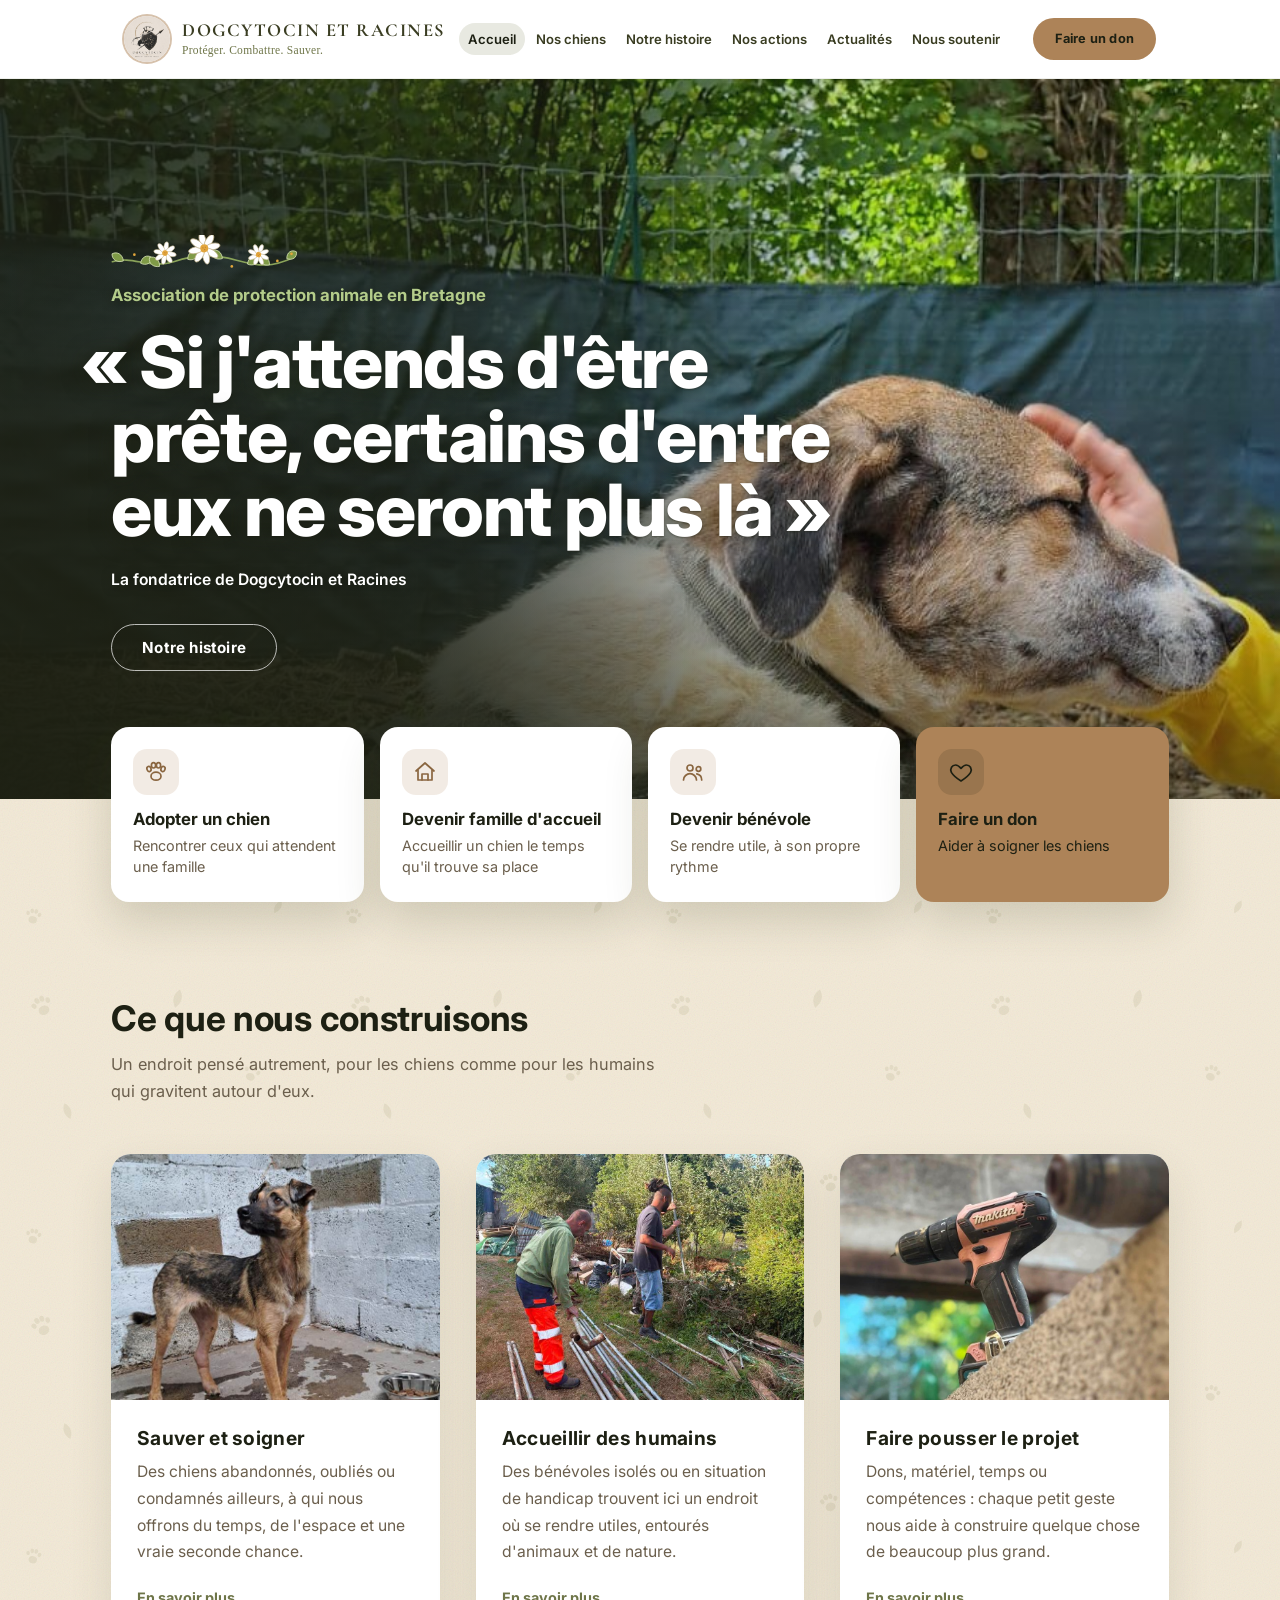
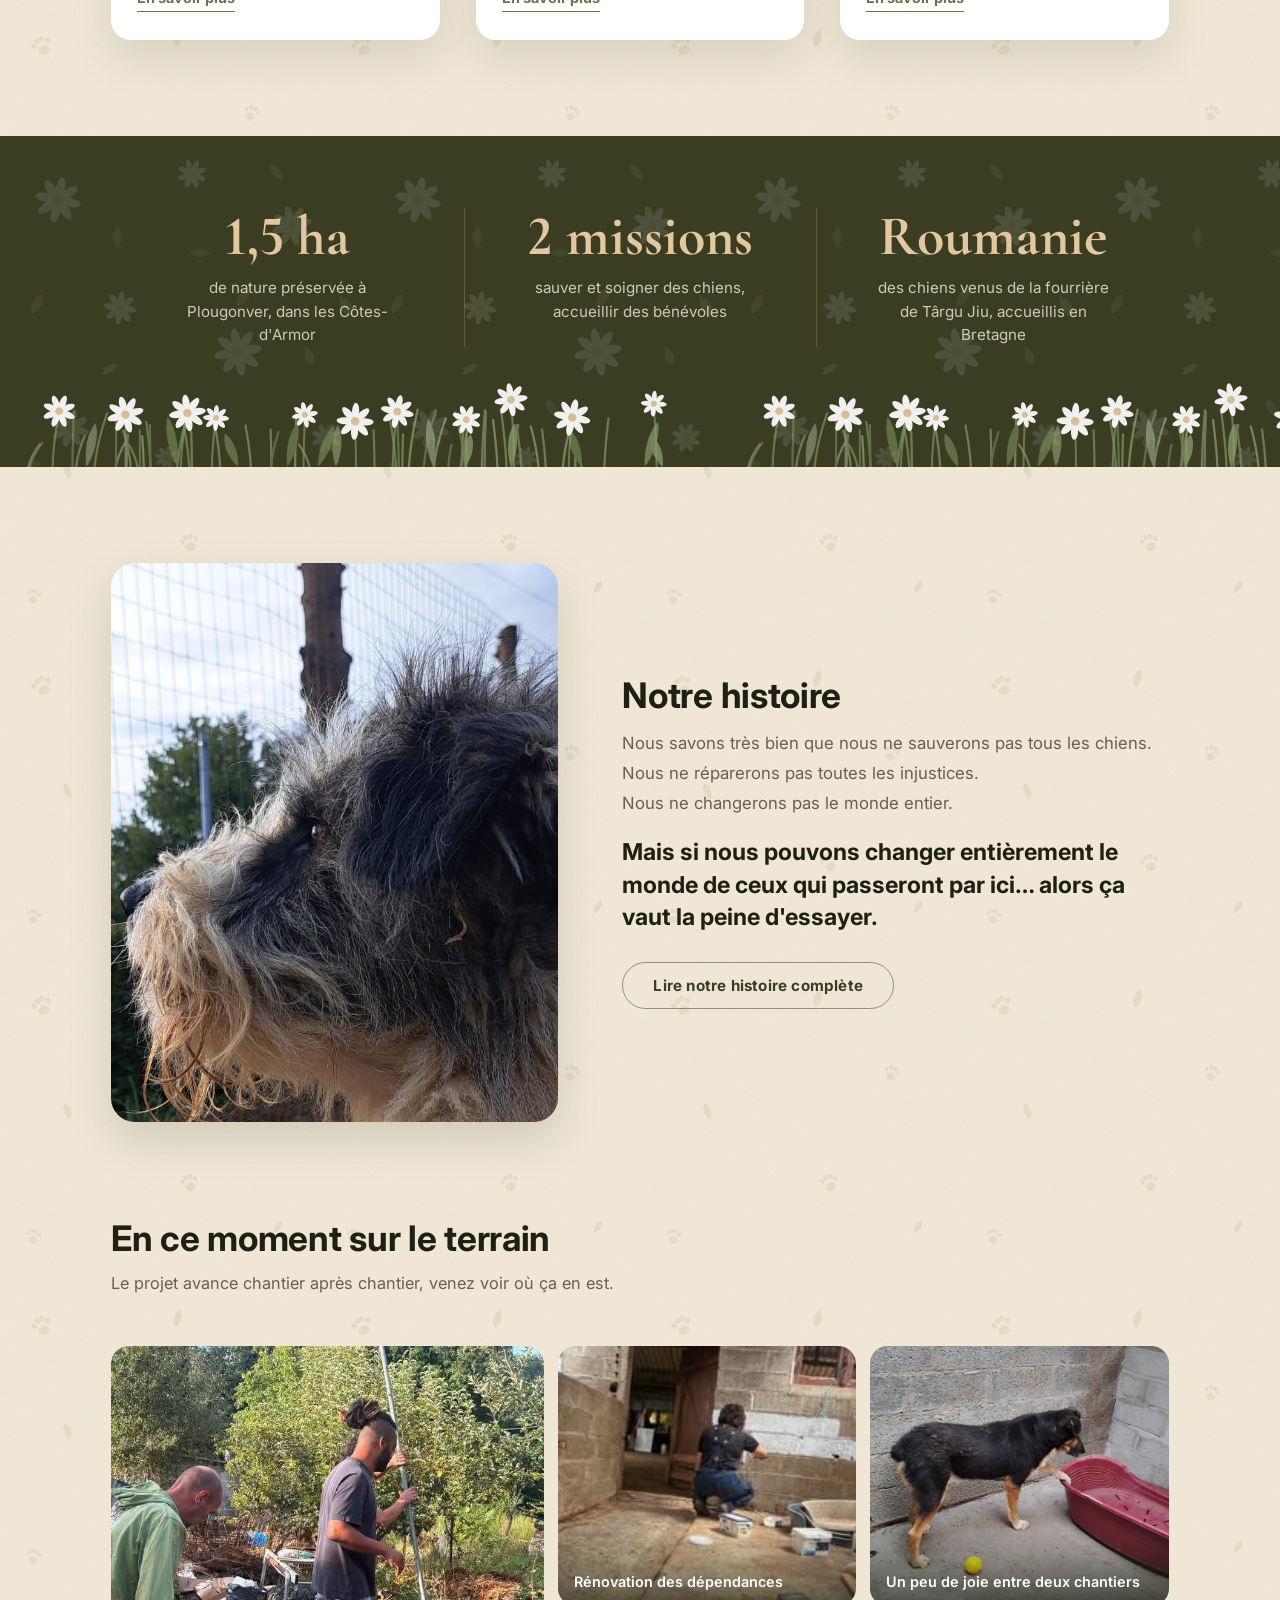
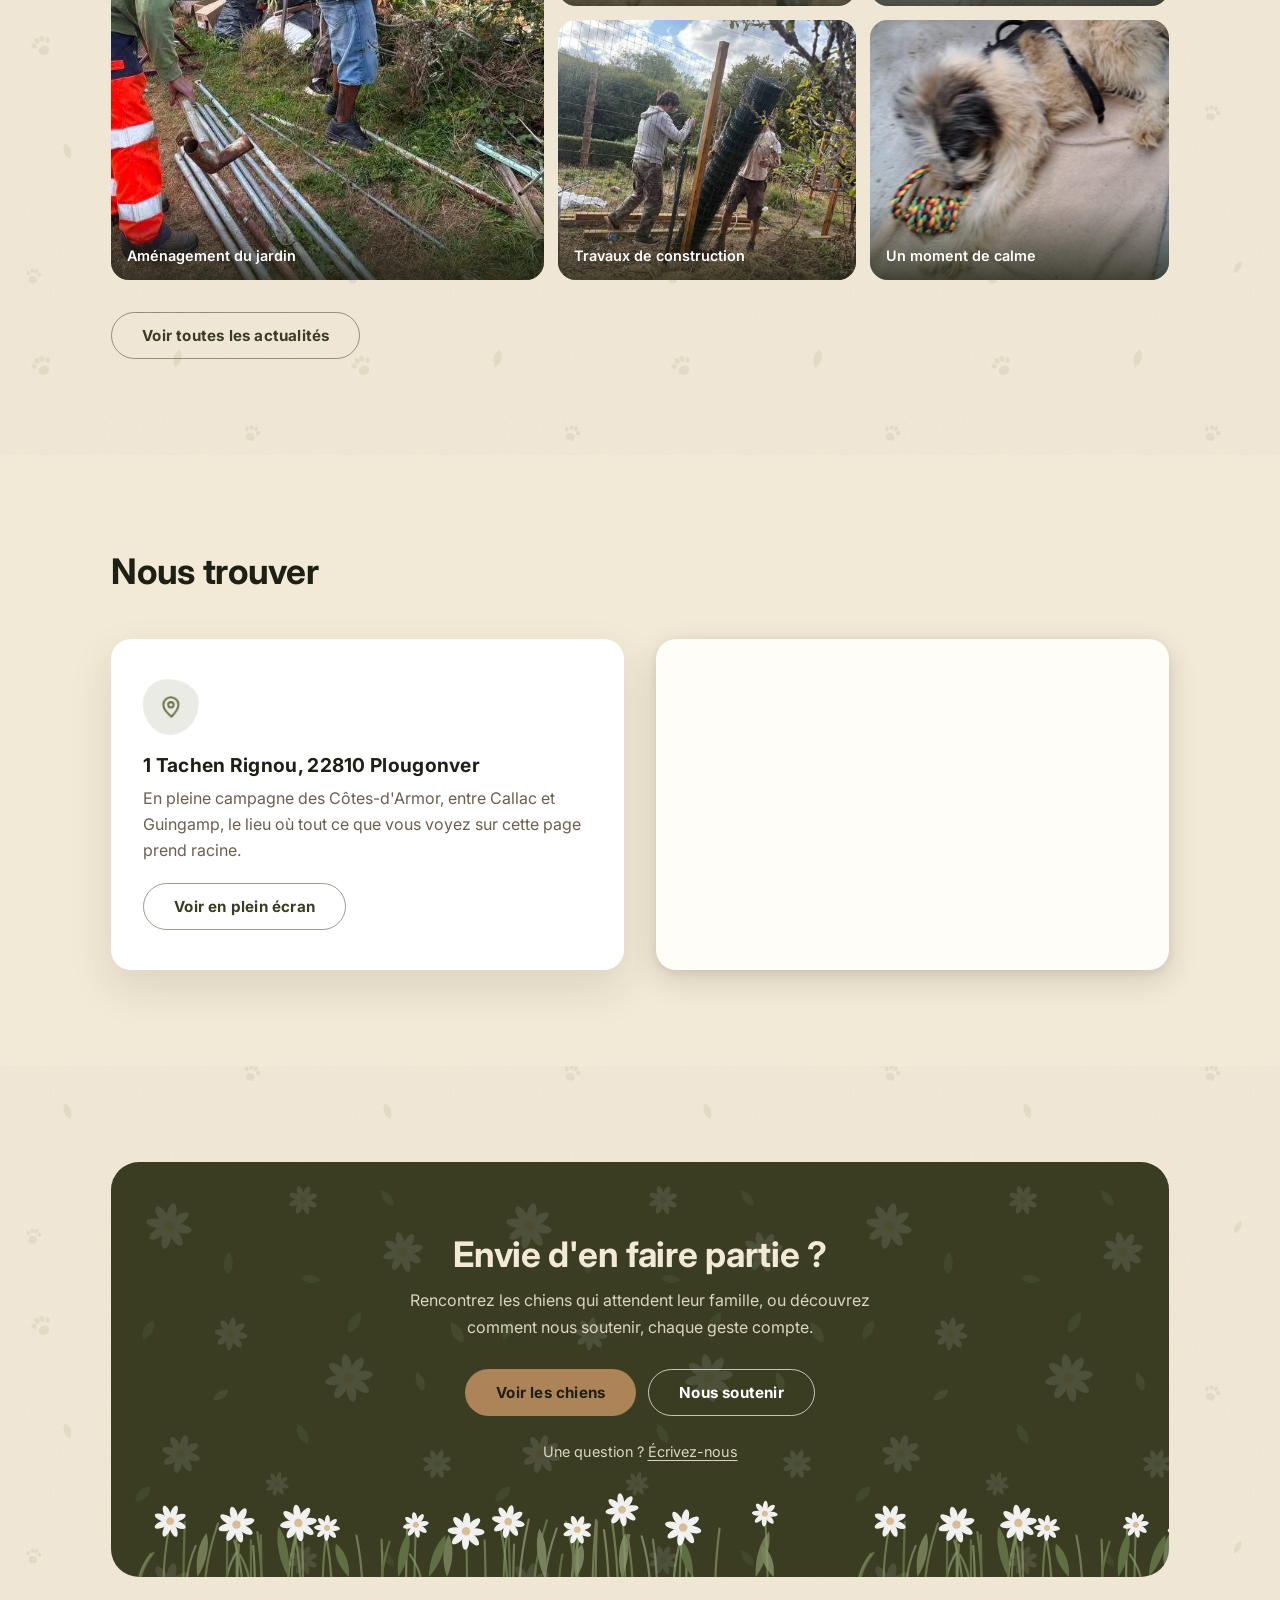
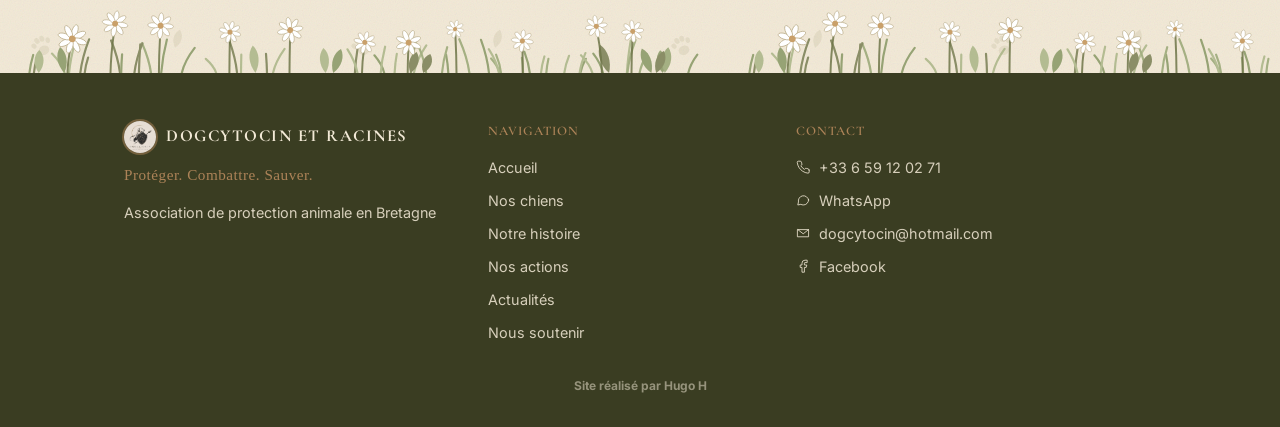
==== commit 79508c0b: "Hero : guirlande de marguerites et ligne verte au-dessus de la citation Co-Authored-By: Claude Sonne" ====
--- a/index.html
+++ b/index.html
@@ -46,8 +46,10 @@
 <section class="hv2-hero">
   <div class="hv2-hero-inner">
     <h1 class="hv2-h1">
+      <span class="hv2-orn" aria-hidden="true"></span>
+      <span class="hv2-kicker">Association de protection animale en Bretagne</span>
       <span class="hv2-quote">« Si j'attends d'être prête, certains d'entre eux ne seront plus là »</span>
-      <span class="hv2-attrib">La fondatrice de Dogcytocin et Racines, association de protection animale en Bretagne</span>
+      <span class="hv2-attrib">La fondatrice de Dogcytocin et Racines</span>
     </h1>
     <div class="hv2-actions">
       <a href="notre-histoire.html" class="hv2-btn is-ghost">Notre histoire</a>
--- a/style.css
+++ b/style.css
@@ -3801,7 +3801,7 @@
   .hv2-hero {
     display: block;
     min-height: 0;
-    padding: 0 0 64px;
+    padding: 0 0 112px;
     background-image: none;
   }
 
@@ -4424,3 +4424,77 @@
 
 body.site-v2 .fundraiser-box h2,
 body.site-v2 .cta-box h2 { font-size: clamp(1.3rem, 2.2vw, 1.55rem); }
+
+/* ===== Deco : marguerites blanches sur les zones sombres ===== */
+/* Vegetation : fleurs blanches et feuillage. Un motif discret en fond (marguerites + petites
+   feuilles), une petite prairie (herbes, feuilles, marguerites sur tige) le long du bas des
+   zones sombres et du hero, et une frange qui pousse depuis le haut du pied de page. */
+
+body.site-v2 {
+  --flowers: url("data:image/svg+xml,%3Csvg xmlns='http://www.w3.org/2000/svg' width='360' height='360'%3E%3Cdefs%3E%3Cg id='d'%3E%3Cg fill='%23ffffff'%3E%3Cellipse cx='0' cy='-10' rx='3.6' ry='8.5' transform='rotate(0)'/%3E%3Cellipse cx='0' cy='-10' rx='3.6' ry='8.5' transform='rotate(45)'/%3E%3Cellipse cx='0' cy='-10' rx='3.6' ry='8.5' transform='rotate(90)'/%3E%3Cellipse cx='0' cy='-10' rx='3.6' ry='8.5' transform='rotate(135)'/%3E%3Cellipse cx='0' cy='-10' rx='3.6' ry='8.5' transform='rotate(180)'/%3E%3Cellipse cx='0' cy='-10' rx='3.6' ry='8.5' transform='rotate(225)'/%3E%3Cellipse cx='0' cy='-10' rx='3.6' ry='8.5' transform='rotate(270)'/%3E%3Cellipse cx='0' cy='-10' rx='3.6' ry='8.5' transform='rotate(315)'/%3E%3C/g%3E%3Ccircle r='4.2' fill='%23e3c79f'/%3E%3C/g%3E%3C/defs%3E%3Cg opacity='0.10'%3E%3Cpath d='M0,0 C5.5,-7 5.5,-15 0,-20 C-5.5,-15 -5.5,-7 0,0 Z' fill='%2386a066' transform='translate(118,90) rotate(184) scale(1.1)'/%3E%3Cpath d='M0,0 C5.5,-7 5.5,-15 0,-20 C-5.5,-15 -5.5,-7 0,0 Z' fill='%2386a066' transform='translate(250,150) rotate(212) scale(1.2)'/%3E%3Cpath d='M0,0 C5.5,-7 5.5,-15 0,-20 C-5.5,-15 -5.5,-7 0,0 Z' fill='%2386a066' transform='translate(32,178) rotate(28) scale(1.1)'/%3E%3Cpath d='M0,0 C5.5,-7 5.5,-15 0,-20 C-5.5,-15 -5.5,-7 0,0 Z' fill='%23a9b887' transform='translate(306,210) rotate(162) scale(1)'/%3E%3Cpath d='M0,0 C5.5,-7 5.5,-15 0,-20 C-5.5,-15 -5.5,-7 0,0 Z' fill='%2386a066' transform='translate(186,262) rotate(151) scale(1.1)'/%3E%3Cpath d='M0,0 C5.5,-7 5.5,-15 0,-20 C-5.5,-15 -5.5,-7 0,0 Z' fill='%23b6c79a' transform='translate(102,238) rotate(57) scale(0.9)'/%3E%3Cpath d='M0,0 C5.5,-7 5.5,-15 0,-20 C-5.5,-15 -5.5,-7 0,0 Z' fill='%2386a066' transform='translate(270,28) rotate(142) scale(1)'/%3E%3Cpath d='M0,0 C5.5,-7 5.5,-15 0,-20 C-5.5,-15 -5.5,-7 0,0 Z' fill='%2386a066' transform='translate(24,340) rotate(45) scale(1.1)'/%3E%3Cpath d='M0,0 C5.5,-7 5.5,-15 0,-20 C-5.5,-15 -5.5,-7 0,0 Z' fill='%23a9b887' transform='translate(340,160) rotate(150) scale(1.2)'/%3E%3Cpath d='M0,0 C5.5,-7 5.5,-15 0,-20 C-5.5,-15 -5.5,-7 0,0 Z' fill='%2386a066' transform='translate(210,118) rotate(276) scale(1)'/%3E%3Cuse href='%23d' transform='translate(58,64) rotate(12) scale(1.25)'/%3E%3Cuse href='%23d' transform='translate(192,38) rotate(-20) scale(0.8)'/%3E%3Cuse href='%23d' transform='translate(292,90) rotate(30) scale(1.1)'/%3E%3Cuse href='%23d' transform='translate(120,172) rotate(8) scale(0.9)'/%3E%3Cuse href='%23d' transform='translate(238,216) rotate(-10) scale(1.3)'/%3E%3Cuse href='%23d' transform='translate(326,302) rotate(22) scale(0.8)'/%3E%3Cuse href='%23d' transform='translate(70,292) rotate(-30) scale(1.05)'/%3E%3Cuse href='%23d' transform='translate(166,322) rotate(15) scale(0.65)'/%3E%3C/g%3E%3C/svg%3E");
+  --meadow: url("data:image/svg+xml,%3Csvg xmlns='http://www.w3.org/2000/svg' width='720' height='100'%3E%3Cdefs%3E%3Cg id='d'%3E%3Cg fill='%23ffffff'%3E%3Cellipse cx='0' cy='-10' rx='3.6' ry='8.5' transform='rotate(0)'/%3E%3Cellipse cx='0' cy='-10' rx='3.6' ry='8.5' transform='rotate(45)'/%3E%3Cellipse cx='0' cy='-10' rx='3.6' ry='8.5' transform='rotate(90)'/%3E%3Cellipse cx='0' cy='-10' rx='3.6' ry='8.5' transform='rotate(135)'/%3E%3Cellipse cx='0' cy='-10' rx='3.6' ry='8.5' transform='rotate(180)'/%3E%3Cellipse cx='0' cy='-10' rx='3.6' ry='8.5' transform='rotate(225)'/%3E%3Cellipse cx='0' cy='-10' rx='3.6' ry='8.5' transform='rotate(270)'/%3E%3Cellipse cx='0' cy='-10' rx='3.6' ry='8.5' transform='rotate(315)'/%3E%3C/g%3E%3Ccircle r='4.2' fill='%23e3c79f'/%3E%3C/g%3E%3C/defs%3E%3Cg opacity='0.5'%3E%3Cpath d='M29.9,100 C32.4,89.1 38.6,80.6 42.3,75.8' stroke='%2386a066' stroke-width='2.2' stroke-linecap='round' fill='none'/%3E%3Cpath d='M374.5,100 C374.3,83.5 373.9,70.7 373.6,63.4' stroke='%239bb07a' stroke-width='2.2' stroke-linecap='round' fill='none'/%3E%3Cpath d='M396,100 C394.8,78.3 391.6,61.4 389.8,51.7' stroke='%239bb07a' stroke-width='2.2' stroke-linecap='round' fill='none'/%3E%3Cpath d='M538.5,100 C536.9,81.7 533,67.5 530.7,59.3' stroke='%23b6c79a' stroke-width='2.2' stroke-linecap='round' fill='none'/%3E%3Cpath d='M220.2,100 C219.2,81.4 216.5,67 214.9,58.7' stroke='%23a9b887' stroke-width='2.2' stroke-linecap='round' fill='none'/%3E%3Cpath d='M189.3,100 C187.7,75.9 183.7,57.1 181.3,46.4' stroke='%239bb07a' stroke-width='2.2' stroke-linecap='round' fill='none'/%3E%3Cpath d='M126.5,100 C126.8,85.4 127.4,74 127.8,67.5' stroke='%23a9b887' stroke-width='2.2' stroke-linecap='round' fill='none'/%3E%3Cpath d='M72.4,100 C72.7,75.3 73.4,56.1 73.8,45.1' stroke='%2386a066' stroke-width='2.2' stroke-linecap='round' fill='none'/%3E%3Cpath d='M481.7,100 C482.4,74.5 484,54.6 485,43.2' stroke='%23a9b887' stroke-width='2.2' stroke-linecap='round' fill='none'/%3E%3Cpath d='M581.5,100 C579.8,89.5 575.6,81.2 573,76.6' stroke='%23b6c79a' stroke-width='2.2' stroke-linecap='round' fill='none'/%3E%3Cpath d='M309.5,100 C307.4,89.8 302,81.8 298.8,77.3' stroke='%23a9b887' stroke-width='2.2' stroke-linecap='round' fill='none'/%3E%3Cpath d='M271.4,100 C271.3,83.2 270.9,70.1 270.6,62.6' stroke='%23a9b887' stroke-width='2.2' stroke-linecap='round' fill='none'/%3E%3Cpath d='M497.4,100 C496.5,78.9 494.3,62.6 493,53.2' stroke='%23b6c79a' stroke-width='2.2' stroke-linecap='round' fill='none'/%3E%3Cpath d='M115.8,100 C118,87.9 123.3,78.6 126.6,73.2' stroke='%23b6c79a' stroke-width='2.2' stroke-linecap='round' fill='none'/%3E%3Cpath d='M150.7,100 C149.8,79.9 147.7,64.2 146.4,55.2' stroke='%239bb07a' stroke-width='2.2' stroke-linecap='round' fill='none'/%3E%3Cpath d='M484.6,100 C484.8,75.2 485.4,55.9 485.8,44.8' stroke='%23a9b887' stroke-width='2.2' stroke-linecap='round' fill='none'/%3E%3Cpath d='M464.9,100 C463,75.2 458,55.9 455,44.9' stroke='%2386a066' stroke-width='2.2' stroke-linecap='round' fill='none'/%3E%3Cpath d='M460.8,100 C463.2,75.7 469.2,56.7 472.8,45.9' stroke='%23a9b887' stroke-width='2.2' stroke-linecap='round' fill='none'/%3E%3Cpath d='M423.7,100 C426.1,74.5 432.2,54.6 435.9,43.3' stroke='%2386a066' stroke-width='2.2' stroke-linecap='round' fill='none'/%3E%3Cpath d='M575.3,100 C575.4,90 575.6,82.2 575.7,77.8' stroke='%23b6c79a' stroke-width='2.2' stroke-linecap='round' fill='none'/%3E%3Cpath d='M511.6,100 C512.9,81.2 516.3,66.6 518.2,58.2' stroke='%23a9b887' stroke-width='2.2' stroke-linecap='round' fill='none'/%3E%3Cpath d='M398.9,100 C398.5,76.8 397.6,58.7 397.1,48.4' stroke='%2386a066' stroke-width='2.2' stroke-linecap='round' fill='none'/%3E%3Cpath d='M521.3,100 C520.3,81.2 517.8,66.5 516.4,58.1' stroke='%239bb07a' stroke-width='2.2' stroke-linecap='round' fill='none'/%3E%3Cpath d='M28.3,100 C30.6,89.7 36.4,81.7 39.8,77.1' stroke='%23a9b887' stroke-width='2.2' stroke-linecap='round' fill='none'/%3E%3Cpath d='M448.3,100 C448.9,89.9 450.5,82 451.4,77.5' stroke='%2386a066' stroke-width='2.2' stroke-linecap='round' fill='none'/%3E%3Cpath d='M506.6,100 C505.4,74 502.5,53.7 500.8,42.2' stroke='%23a9b887' stroke-width='2.2' stroke-linecap='round' fill='none'/%3E%3Cpath d='M461.4,100 C462,77.1 463.6,59.2 464.6,49' stroke='%23a9b887' stroke-width='2.2' stroke-linecap='round' fill='none'/%3E%3Cpath d='M116,100 C116,74 116.1,53.8 116.2,42.2' stroke='%2386a066' stroke-width='2.2' stroke-linecap='round' fill='none'/%3E%3Cpath d='M130.8,100 C129.3,83.7 125.5,71 123.2,63.7' stroke='%23a9b887' stroke-width='2.2' stroke-linecap='round' fill='none'/%3E%3Cpath d='M604.4,100 C605.2,78.2 607.3,61.2 608.5,51.5' stroke='%23a9b887' stroke-width='2.2' stroke-linecap='round' fill='none'/%3E%3Cpath d='M433.9,100 C436.3,78.2 442.2,61.2 445.7,51.5' stroke='%23b6c79a' stroke-width='2.2' stroke-linecap='round' fill='none'/%3E%3Cpath d='M177.3,100 C178.9,80.6 182.7,65.6 185,57' stroke='%23a9b887' stroke-width='2.2' stroke-linecap='round' fill='none'/%3E%3Cpath d='M150.4,100 C150.3,81.1 150,66.4 149.8,58' stroke='%2386a066' stroke-width='2.2' stroke-linecap='round' fill='none'/%3E%3Cpath d='M143.8,100 C143.5,86 142.7,75.2 142.2,69' stroke='%23b6c79a' stroke-width='2.2' stroke-linecap='round' fill='none'/%3E%3Cpath d='M137.5,100 C135.8,90 131.5,82.3 129,77.9' stroke='%239bb07a' stroke-width='2.2' stroke-linecap='round' fill='none'/%3E%3Cpath d='M94.5,100 C97,75.9 103.3,57.2 107,46.5' stroke='%239bb07a' stroke-width='2.2' stroke-linecap='round' fill='none'/%3E%3Cpath d='M139.9,100 C139.9,83.5 139.9,70.7 139.9,63.4' stroke='%2386a066' stroke-width='2.2' stroke-linecap='round' fill='none'/%3E%3Cpath d='M270.9,100 C272.5,84.3 276.2,72 278.5,65' stroke='%2386a066' stroke-width='2.2' stroke-linecap='round' fill='none'/%3E%3Cpath d='M562.9,100 C564.4,81.5 568.3,67.1 570.6,58.9' stroke='%23b6c79a' stroke-width='2.2' stroke-linecap='round' fill='none'/%3E%3Cpath d='M402.3,100 C402.5,85.4 402.8,74 403.1,67.5' stroke='%23a9b887' stroke-width='2.2' stroke-linecap='round' fill='none'/%3E%3Cpath d='M76.1,100 C77.8,86 82,75.1 84.6,68.9' stroke='%23a9b887' stroke-width='2.2' stroke-linecap='round' fill='none'/%3E%3Cpath d='M545.7,100 C544.9,83.1 543.1,70 542,62.5' stroke='%23a9b887' stroke-width='2.2' stroke-linecap='round' fill='none'/%3E%3Cpath d='M191.9,100 C191.8,84.2 191.5,72 191.3,65' stroke='%23a9b887' stroke-width='2.2' stroke-linecap='round' fill='none'/%3E%3Cpath d='M295.1,100 C295.4,74.3 296.1,54.3 296.5,42.9' stroke='%23b6c79a' stroke-width='2.2' stroke-linecap='round' fill='none'/%3E%3Cpath d='M250.9,100 C249.8,81.4 247.1,66.9 245.5,58.7' stroke='%23a9b887' stroke-width='2.2' stroke-linecap='round' fill='none'/%3E%3Cpath d='M408.8,100 C410.6,74.1 415.1,54 417.7,42.5' stroke='%23b6c79a' stroke-width='2.2' stroke-linecap='round' fill='none'/%3E%3Cpath d='M0,0 C6,-15.9 6,-34 0,-45.3 C-6,-34 -6,-15.9 0,0 Z' fill='%2386a066' transform='translate(317.8,100) rotate(21.6)'/%3E%3Cpath d='M0,0 C6,-11.8 6,-25.2 0,-33.6 C-6,-25.2 -6,-11.8 0,0 Z' fill='%23b6c79a' transform='translate(465.1,100) rotate(9.7)'/%3E%3Cpath d='M0,0 C6,-17.1 6,-36.6 0,-48.8 C-6,-36.6 -6,-17.1 0,0 Z' fill='%23b6c79a' transform='translate(433.3,100) rotate(-5.8)'/%3E%3Cpath d='M0,0 C6,-15.8 6,-33.8 0,-45 C-6,-33.8 -6,-15.8 0,0 Z' fill='%23a9b887' transform='translate(86.5,100) rotate(11.6)'/%3E%3Cpath d='M0,0 C6,-12.5 6,-26.8 0,-35.7 C-6,-26.8 -6,-12.5 0,0 Z' fill='%2386a066' transform='translate(238,100) rotate(-21.6)'/%3E%3Cpath d='M0,0 C6,-16.5 6,-35.4 0,-47.3 C-6,-35.4 -6,-16.5 0,0 Z' fill='%23a9b887' transform='translate(644.7,100) rotate(16.4)'/%3E%3Cpath d='M0,0 C6,-18 6,-38.6 0,-51.5 C-6,-38.6 -6,-18 0,0 Z' fill='%2386a066' transform='translate(177.3,100) rotate(-10.9)'/%3E%3Cpath d='M0,0 C6,-16 6,-34.3 0,-45.7 C-6,-34.3 -6,-16 0,0 Z' fill='%2386a066' transform='translate(287.3,100) rotate(13)'/%3E%3Cpath d='M0,0 C6,-15.3 6,-32.8 0,-43.7 C-6,-32.8 -6,-15.3 0,0 Z' fill='%23b6c79a' transform='translate(510.7,100) rotate(4.7)'/%3E%3Cpath d='M0,0 C6,-14.2 6,-30.5 0,-40.6 C-6,-30.5 -6,-14.2 0,0 Z' fill='%2386a066' transform='translate(581.7,100) rotate(-18)'/%3E%3Cpath d='M0,0 C6,-14.8 6,-31.7 0,-42.3 C-6,-31.7 -6,-14.8 0,0 Z' fill='%23a9b887' transform='translate(335.9,100) rotate(2.6)'/%3E%3Cpath d='M0,0 C6,-11.7 6,-25 0,-33.4 C-6,-25 -6,-11.7 0,0 Z' fill='%23b6c79a' transform='translate(662.6,100) rotate(-19.9)'/%3E%3C/g%3E%3Cg opacity='0.62'%3E%3Cpath d='M52.6,100 C53.3,72.1 57.2,58.2 59.2,44.2' stroke='%2386a066' stroke-width='2' stroke-linecap='round' fill='none'/%3E%3Cpath d='M125.6,100 C125.6,73.8 125.5,60.7 125.5,47.6' stroke='%2386a066' stroke-width='2' stroke-linecap='round' fill='none'/%3E%3Cpath d='M180.8,100 C181.5,73 185.4,59.5 187.4,46' stroke='%2386a066' stroke-width='2' stroke-linecap='round' fill='none'/%3E%3Cpath d='M211.9,100 C212.3,75.5 214.7,63.2 216,51' stroke='%2386a066' stroke-width='2' stroke-linecap='round' fill='none'/%3E%3Cpath d='M303.5,100 C303.7,73.9 304.5,60.9 304.9,47.9' stroke='%2386a066' stroke-width='2' stroke-linecap='round' fill='none'/%3E%3Cpath d='M356,100 C355.9,77.1 355.4,65.7 355.1,54.3' stroke='%2386a066' stroke-width='2' stroke-linecap='round' fill='none'/%3E%3Cpath d='M392.7,100 C393.1,72.3 395.9,58.4 397.3,44.6' stroke='%2386a066' stroke-width='2' stroke-linecap='round' fill='none'/%3E%3Cpath d='M466.6,100 C466.6,76.4 466.4,64.6 466.3,52.8' stroke='%2386a066' stroke-width='2' stroke-linecap='round' fill='none'/%3E%3Cpath d='M514.2,100 C513.8,66.4 512,49.6 511,32.8' stroke='%2386a066' stroke-width='2' stroke-linecap='round' fill='none'/%3E%3Cpath d='M568.8,100 C569.1,75.3 571.2,62.9 572.2,50.5' stroke='%2386a066' stroke-width='2' stroke-linecap='round' fill='none'/%3E%3Cpath d='M656.6,100 C656.3,68.3 654.6,52.5 653.8,36.7' stroke='%2386a066' stroke-width='2' stroke-linecap='round' fill='none'/%3E%3C/g%3E%3Cg opacity='0.92'%3E%3Cuse href='%23d' transform='translate(59.2,44.2) rotate(23) scale(0.9)'/%3E%3Cuse href='%23d' transform='translate(125.5,47.6) rotate(30) scale(1)'/%3E%3Cuse href='%23d' transform='translate(187.4,46) rotate(37) scale(1)'/%3E%3Cuse href='%23d' transform='translate(216,51) rotate(3) scale(0.7)'/%3E%3Cuse href='%23d' transform='translate(304.9,47.9) rotate(35) scale(0.7)'/%3E%3Cuse href='%23d' transform='translate(355.1,54.3) rotate(3) scale(1)'/%3E%3Cuse href='%23d' transform='translate(397.3,44.6) rotate(12) scale(0.9)'/%3E%3Cuse href='%23d' transform='translate(466.3,52.8) rotate(24) scale(0.8)'/%3E%3Cuse href='%23d' transform='translate(511,32.8) rotate(37) scale(0.9)'/%3E%3Cuse href='%23d' transform='translate(572.2,50.5) rotate(12) scale(1)'/%3E%3Cuse href='%23d' transform='translate(653.8,36.7) rotate(4) scale(0.7)'/%3E%3C/g%3E%3C/svg%3E");
+  --meadow-light: url("data:image/svg+xml,%3Csvg xmlns='http://www.w3.org/2000/svg' width='720' height='76'%3E%3Cdefs%3E%3Cg id='d'%3E%3Cg fill='%23ffffff' stroke='%23b8aa86' stroke-width='0.9'%3E%3Cellipse cx='0' cy='-10' rx='3.6' ry='8.5' transform='rotate(0)'/%3E%3Cellipse cx='0' cy='-10' rx='3.6' ry='8.5' transform='rotate(45)'/%3E%3Cellipse cx='0' cy='-10' rx='3.6' ry='8.5' transform='rotate(90)'/%3E%3Cellipse cx='0' cy='-10' rx='3.6' ry='8.5' transform='rotate(135)'/%3E%3Cellipse cx='0' cy='-10' rx='3.6' ry='8.5' transform='rotate(180)'/%3E%3Cellipse cx='0' cy='-10' rx='3.6' ry='8.5' transform='rotate(225)'/%3E%3Cellipse cx='0' cy='-10' rx='3.6' ry='8.5' transform='rotate(270)'/%3E%3Cellipse cx='0' cy='-10' rx='3.6' ry='8.5' transform='rotate(315)'/%3E%3C/g%3E%3Ccircle r='4.2' fill='%23c9a06a'/%3E%3C/g%3E%3C/defs%3E%3Cg opacity='0.78'%3E%3Cpath d='M84.7,76 C85.4,69.1 87.1,63.7 88.1,60.6' stroke='%236e7548' stroke-width='2.2' stroke-linecap='round' fill='none'/%3E%3Cpath d='M241,76 C241.1,67.8 241.2,61.4 241.3,57.7' stroke='%23a3b07f' stroke-width='2.2' stroke-linecap='round' fill='none'/%3E%3Cpath d='M580.4,76 C581.5,69.6 584.2,64.7 585.8,61.8' stroke='%237d9059' stroke-width='2.2' stroke-linecap='round' fill='none'/%3E%3Cpath d='M80.3,76 C82.1,60.8 86.5,49 89.1,42.3' stroke='%236e7548' stroke-width='2.2' stroke-linecap='round' fill='none'/%3E%3Cpath d='M523.1,76 C522.9,69.2 522.3,63.9 521.9,60.9' stroke='%238fa06b' stroke-width='2.2' stroke-linecap='round' fill='none'/%3E%3Cpath d='M688.3,76 C690.1,67.8 694.6,61.4 697.3,57.7' stroke='%237d9059' stroke-width='2.2' stroke-linecap='round' fill='none'/%3E%3Cpath d='M151,76 C149.2,62.7 144.7,52.3 142.1,46.3' stroke='%238fa06b' stroke-width='2.2' stroke-linecap='round' fill='none'/%3E%3Cpath d='M273,76 C275.3,65.1 281.1,56.7 284.6,51.8' stroke='%23a3b07f' stroke-width='2.2' stroke-linecap='round' fill='none'/%3E%3Cpath d='M626.9,76 C627.7,61.5 629.6,50.2 630.7,43.7' stroke='%23a3b07f' stroke-width='2.2' stroke-linecap='round' fill='none'/%3E%3Cpath d='M501,76 C500,67.7 497.6,61.3 496.1,57.7' stroke='%238fa06b' stroke-width='2.2' stroke-linecap='round' fill='none'/%3E%3Cpath d='M627.4,76 C629,61.1 633,49.6 635.5,43' stroke='%238fa06b' stroke-width='2.2' stroke-linecap='round' fill='none'/%3E%3Cpath d='M237.1,76 C235.6,61.5 231.7,50.3 229.4,43.9' stroke='%236e7548' stroke-width='2.2' stroke-linecap='round' fill='none'/%3E%3Cpath d='M564.3,76 C565.3,68.2 567.6,62.2 569,58.8' stroke='%23a3b07f' stroke-width='2.2' stroke-linecap='round' fill='none'/%3E%3Cpath d='M546.3,76 C546.7,69.7 547.8,64.7 548.4,61.9' stroke='%238fa06b' stroke-width='2.2' stroke-linecap='round' fill='none'/%3E%3Cpath d='M529.8,76 C528.7,66.4 526,59 524.4,54.8' stroke='%237d9059' stroke-width='2.2' stroke-linecap='round' fill='none'/%3E%3Cpath d='M29.4,76 C30.2,67.9 32.1,61.6 33.2,58' stroke='%237d9059' stroke-width='2.2' stroke-linecap='round' fill='none'/%3E%3Cpath d='M410.8,76 C411.8,61.3 414.3,49.8 415.9,43.3' stroke='%237d9059' stroke-width='2.2' stroke-linecap='round' fill='none'/%3E%3Cpath d='M138.9,76 C139.2,63.1 139.9,53.1 140.3,47.4' stroke='%236e7548' stroke-width='2.2' stroke-linecap='round' fill='none'/%3E%3Cpath d='M69.1,76 C70.3,62.2 73.3,51.5 75.1,45.4' stroke='%23a3b07f' stroke-width='2.2' stroke-linecap='round' fill='none'/%3E%3Cpath d='M499.8,76 C498,69.5 493.7,64.4 491.1,61.5' stroke='%238fa06b' stroke-width='2.2' stroke-linecap='round' fill='none'/%3E%3Cpath d='M448.3,76 C447.9,67.7 446.8,61.3 446.1,57.6' stroke='%237d9059' stroke-width='2.2' stroke-linecap='round' fill='none'/%3E%3Cpath d='M181.8,76 C184.4,64.7 190.8,55.9 194.7,50.9' stroke='%237d9059' stroke-width='2.2' stroke-linecap='round' fill='none'/%3E%3Cpath d='M498.9,76 C496.8,65.3 491.8,56.9 488.8,52.2' stroke='%23a3b07f' stroke-width='2.2' stroke-linecap='round' fill='none'/%3E%3Cpath d='M413.9,76 C416.4,63.6 422.6,53.9 426.3,48.4' stroke='%23a3b07f' stroke-width='2.2' stroke-linecap='round' fill='none'/%3E%3Cpath d='M592.4,76 C590.1,68 584.5,61.8 581,58.2' stroke='%23a3b07f' stroke-width='2.2' stroke-linecap='round' fill='none'/%3E%3Cpath d='M442,76 C443,64.4 445.6,55.4 447.2,50.2' stroke='%238fa06b' stroke-width='2.2' stroke-linecap='round' fill='none'/%3E%3Cpath d='M426.1,76 C424.7,64.4 421.1,55.3 418.9,50.1' stroke='%238fa06b' stroke-width='2.2' stroke-linecap='round' fill='none'/%3E%3Cpath d='M161.2,76 C162.4,61 165.2,49.2 166.9,42.6' stroke='%237d9059' stroke-width='2.2' stroke-linecap='round' fill='none'/%3E%3Cpath d='M120,76 C118.2,61.4 113.8,50 111.1,43.5' stroke='%236e7548' stroke-width='2.2' stroke-linecap='round' fill='none'/%3E%3Cpath d='M64.7,76 C62.1,67.3 55.8,60.5 52,56.6' stroke='%23a3b07f' stroke-width='2.2' stroke-linecap='round' fill='none'/%3E%3Cpath d='M394.6,76 C395,67.4 396.1,60.7 396.8,56.9' stroke='%23a3b07f' stroke-width='2.2' stroke-linecap='round' fill='none'/%3E%3Cpath d='M121.2,76 C121.4,67.6 121.8,61 122.1,57.3' stroke='%237d9059' stroke-width='2.2' stroke-linecap='round' fill='none'/%3E%3Cpath d='M354.9,76 C355.4,65.3 356.7,56.9 357.5,52.1' stroke='%236e7548' stroke-width='2.2' stroke-linecap='round' fill='none'/%3E%3Cpath d='M33.9,76 C34.6,68.7 36.2,63 37.2,59.7' stroke='%236e7548' stroke-width='2.2' stroke-linecap='round' fill='none'/%3E%3Cpath d='M357.5,76 C355.5,65.3 350.5,57 347.5,52.3' stroke='%23a3b07f' stroke-width='2.2' stroke-linecap='round' fill='none'/%3E%3Cpath d='M639.6,76 C641.1,67.5 644.9,60.9 647.1,57.1' stroke='%238fa06b' stroke-width='2.2' stroke-linecap='round' fill='none'/%3E%3Cpath d='M267,76 C266.8,67.4 266.3,60.7 266,56.9' stroke='%236e7548' stroke-width='2.2' stroke-linecap='round' fill='none'/%3E%3Cpath d='M384.2,76 C382.3,68 377.4,61.8 374.4,58.3' stroke='%237d9059' stroke-width='2.2' stroke-linecap='round' fill='none'/%3E%3Cpath d='M579.6,76 C580.8,67 583.7,60.1 585.4,56.1' stroke='%23a3b07f' stroke-width='2.2' stroke-linecap='round' fill='none'/%3E%3Cpath d='M541,76 C541.6,68.6 543.4,62.8 544.4,59.5' stroke='%23a3b07f' stroke-width='2.2' stroke-linecap='round' fill='none'/%3E%3Cpath d='M469.4,76 C467.4,60.8 462.3,49 459.3,42.2' stroke='%238fa06b' stroke-width='2.2' stroke-linecap='round' fill='none'/%3E%3Cpath d='M134.4,76 C136,62.6 140,52.2 142.4,46.3' stroke='%236e7548' stroke-width='2.2' stroke-linecap='round' fill='none'/%3E%3Cpath d='M380.7,76 C381.6,64.2 383.8,55 385.1,49.7' stroke='%23a3b07f' stroke-width='2.2' stroke-linecap='round' fill='none'/%3E%3Cpath d='M216.2,76 C214.2,69.6 209,64.6 205.8,61.8' stroke='%23a3b07f' stroke-width='2.2' stroke-linecap='round' fill='none'/%3E%3Cpath d='M489,76 C487.4,61.1 483.4,49.5 481,42.9' stroke='%237d9059' stroke-width='2.2' stroke-linecap='round' fill='none'/%3E%3Cpath d='M603,76 C601,67.3 596.2,60.5 593.3,56.7' stroke='%237d9059' stroke-width='2.2' stroke-linecap='round' fill='none'/%3E%3Cpath d='M0,0 C6,-7.1 6,-15.2 0,-20.3 C-6,-15.2 -6,-7.1 0,0 Z' fill='%236e7548' transform='translate(423.3,76) rotate(20.2)'/%3E%3Cpath d='M0,0 C6,-9.2 6,-19.7 0,-26.3 C-6,-19.7 -6,-9.2 0,0 Z' fill='%237d9059' transform='translate(651.4,76) rotate(-21.5)'/%3E%3Cpath d='M0,0 C6,-10.4 6,-22.4 0,-29.8 C-6,-22.4 -6,-10.4 0,0 Z' fill='%236e7548' transform='translate(609.1,76) rotate(-17.8)'/%3E%3Cpath d='M0,0 C6,-8.8 6,-18.9 0,-25.2 C-6,-18.9 -6,-8.8 0,0 Z' fill='%23a3b07f' transform='translate(325.6,76) rotate(-5)'/%3E%3Cpath d='M0,0 C6,-9.7 6,-20.7 0,-27.6 C-6,-20.7 -6,-9.7 0,0 Z' fill='%23a3b07f' transform='translate(255.5,76) rotate(-5.7)'/%3E%3Cpath d='M0,0 C6,-8.8 6,-19 0,-25.3 C-6,-19 -6,-8.8 0,0 Z' fill='%237d9059' transform='translate(333.2,76) rotate(18)'/%3E%3Cpath d='M0,0 C6,-7.7 6,-16.5 0,-22 C-6,-16.5 -6,-7.7 0,0 Z' fill='%236e7548' transform='translate(410.5,76) rotate(16.3)'/%3E%3Cpath d='M0,0 C6,-8 6,-17.2 0,-22.9 C-6,-17.2 -6,-8 0,0 Z' fill='%237d9059' transform='translate(662.8,76) rotate(-6.6)'/%3E%3Cpath d='M0,0 C6,-9.1 6,-19.5 0,-26 C-6,-19.5 -6,-9.1 0,0 Z' fill='%238fa06b' transform='translate(664.8,76) rotate(7.6)'/%3E%3Cpath d='M0,0 C6,-8.2 6,-17.5 0,-23.3 C-6,-17.5 -6,-8.2 0,0 Z' fill='%236e7548' transform='translate(656.2,76) rotate(19.3)'/%3E%3Cpath d='M0,0 C6,-9.2 6,-19.7 0,-26.3 C-6,-19.7 -6,-9.2 0,0 Z' fill='%237d9059' transform='translate(64.3,76) rotate(-9.3)'/%3E%3Cpath d='M0,0 C6,-8 6,-17.2 0,-23 C-6,-17.2 -6,-8 0,0 Z' fill='%23a3b07f' transform='translate(38.8,76) rotate(1.2)'/%3E%3C/g%3E%3Cg opacity='0.85'%3E%3Cpath d='M67.5,76 C67.9,59 70.8,50.4 72.3,41.9' stroke='%236e7548' stroke-width='2' stroke-linecap='round' fill='none'/%3E%3Cpath d='M110.5,76 C111,51.4 113.7,39 115.1,26.7' stroke='%236e7548' stroke-width='2' stroke-linecap='round' fill='none'/%3E%3Cpath d='M158.9,76 C159,52.4 160.1,40.6 160.6,28.8' stroke='%236e7548' stroke-width='2' stroke-linecap='round' fill='none'/%3E%3Cpath d='M229.4,76 C229.5,55.5 229.8,45.3 230,35.1' stroke='%236e7548' stroke-width='2' stroke-linecap='round' fill='none'/%3E%3Cpath d='M289.5,76 C289.6,54.6 290,43.9 290.2,33.2' stroke='%236e7548' stroke-width='2' stroke-linecap='round' fill='none'/%3E%3Cpath d='M362,76 C362.3,60.7 364,53.1 364.8,45.4' stroke='%236e7548' stroke-width='2' stroke-linecap='round' fill='none'/%3E%3Cpath d='M407.7,76 C407.8,60.8 408.3,53.2 408.6,45.6' stroke='%236e7548' stroke-width='2' stroke-linecap='round' fill='none'/%3E%3Cpath d='M456.5,76 C456.4,54 455.6,43 455.1,32.1' stroke='%236e7548' stroke-width='2' stroke-linecap='round' fill='none'/%3E%3Cpath d='M522.7,76 C522.7,59.9 522.5,51.9 522.4,43.9' stroke='%236e7548' stroke-width='2' stroke-linecap='round' fill='none'/%3E%3Cpath d='M601.9,76 C601.4,52.7 598,41 596.3,29.3' stroke='%236e7548' stroke-width='2' stroke-linecap='round' fill='none'/%3E%3Cpath d='M631.5,76 C631.6,55.1 632.3,44.7 632.7,34.3' stroke='%236e7548' stroke-width='2' stroke-linecap='round' fill='none'/%3E%3C/g%3E%3Cg opacity='1'%3E%3Cuse href='%23d' transform='translate(72.3,41.9) rotate(18) scale(0.8)'/%3E%3Cuse href='%23d' transform='translate(115.1,26.7) rotate(10) scale(0.7)'/%3E%3Cuse href='%23d' transform='translate(160.6,28.8) rotate(4) scale(0.7)'/%3E%3Cuse href='%23d' transform='translate(230,35.1) rotate(15) scale(0.6)'/%3E%3Cuse href='%23d' transform='translate(290.2,33.2) rotate(34) scale(0.7)'/%3E%3Cuse href='%23d' transform='translate(364.8,45.4) rotate(13) scale(0.6)'/%3E%3Cuse href='%23d' transform='translate(408.6,45.6) rotate(22) scale(0.7)'/%3E%3Cuse href='%23d' transform='translate(455.1,32.1) rotate(13) scale(0.5)'/%3E%3Cuse href='%23d' transform='translate(522.4,43.9) rotate(6) scale(0.6)'/%3E%3Cuse href='%23d' transform='translate(596.3,29.3) rotate(36) scale(0.6)'/%3E%3Cuse href='%23d' transform='translate(632.7,34.3) rotate(39) scale(0.6)'/%3E%3C/g%3E%3C/svg%3E");
+  --caramel-soft: #e3c79f;
+}
+
+body.site-v2 .page-header,
+body.site-v2 .hv2-cta,
+body.site-v2 .hv2-facts {
+  background-image: var(--meadow), var(--flowers);
+  background-size: 720px 100px, 360px 360px;
+  background-position: left bottom, 0 0;
+  background-repeat: repeat-x, repeat;
+}
+
+/* Place sous le texte pour que la prairie ne le recouvre jamais. */
+body.site-v2 .page-header { padding-bottom: clamp(84px, 9vw, 112px); }
+body.site-v2 .hv2-cta { padding-bottom: clamp(88px, 9vw, 112px); }
+body.site-v2 .hv2-facts { padding-bottom: clamp(96px, 10vw, 120px); }
+
+/* Les chiffres du bandeau de faits passent au caramel clair : sur le motif, le caramel
+   d'origine tombait sous 3:1 de contraste. */
+.hv2-fact-num { color: var(--caramel-soft, #e3c79f); }
+
+/* Frange d'herbe et de marguerites au-dessus du pied de page : un bloc dans le flux (pas de
+   position absolue) remonte de sa hauteur au-dessus du bord haut du pied de page, dans la marge
+   basse (80px) laissee par les sections. */
+body.site-v2 .site-footer::before {
+  content: "";
+  display: block;
+  height: 76px;
+  margin: -124px 0 48px;
+  background: var(--meadow-light) repeat-x left bottom / 720px 76px;
+  pointer-events: none;
+}
+
+/* ===== Hero : branche fleurie et ligne verte au-dessus de la citation ===== */
+/* Une fine guirlande de marguerites (tige ondulante, feuilles a liseré clair, trois fleurs),
+   puis "Association de protection animale en Bretagne" en vert clair (un vert fonce serait
+   illisible sur la photo sombre), au-dessus de la citation. */
+
+body.site-v2 { --sprig: url("data:image/svg+xml,%3Csvg xmlns='http://www.w3.org/2000/svg' width='240' height='56' viewBox='0 0 240 56'%3E%3Cdefs%3E%3Cg id='d'%3E%3Cg fill='%23ffffff' stroke='%23bdae85' stroke-width='0.8'%3E%3Cellipse cx='0' cy='-10' rx='3.8' ry='8.6' transform='rotate(0)'/%3E%3Cellipse cx='0' cy='-10' rx='3.8' ry='8.6' transform='rotate(45)'/%3E%3Cellipse cx='0' cy='-10' rx='3.8' ry='8.6' transform='rotate(90)'/%3E%3Cellipse cx='0' cy='-10' rx='3.8' ry='8.6' transform='rotate(135)'/%3E%3Cellipse cx='0' cy='-10' rx='3.8' ry='8.6' transform='rotate(180)'/%3E%3Cellipse cx='0' cy='-10' rx='3.8' ry='8.6' transform='rotate(225)'/%3E%3Cellipse cx='0' cy='-10' rx='3.8' ry='8.6' transform='rotate(270)'/%3E%3Cellipse cx='0' cy='-10' rx='3.8' ry='8.6' transform='rotate(315)'/%3E%3C/g%3E%3Ccircle r='4.6' fill='%23e3a63c'/%3E%3Ccircle cx='-1.4' cy='-0.8' r='0.7' fill='%23b9792a'/%3E%3Ccircle cx='1.5' cy='-1' r='0.7' fill='%23b9792a'/%3E%3Ccircle cx='0.2' cy='1.5' r='0.7' fill='%23b9792a'/%3E%3C/g%3E%3C/defs%3E%3Cpath d='M4,34 C30,26 52,44 82,34 S132,24 162,32 S206,42 236,28' stroke='%238aa35a' stroke-width='2' stroke-linecap='round' fill='none'/%3E%3Cpath d='M76,36 Q74,30 71,25' stroke='%238aa35a' stroke-width='1.8' stroke-linecap='round' fill='none'/%3E%3Cpath d='M120,28 Q121,23 121,19' stroke='%238aa35a' stroke-width='1.8' stroke-linecap='round' fill='none'/%3E%3Cpath d='M188,35 Q190,30 190,27' stroke='%238aa35a' stroke-width='1.8' stroke-linecap='round' fill='none'/%3E%3Cpath d='M0,0 C6.5,-5.1 6.5,-13.3 0,-17 C-6.5,-13.3 -6.5,-5.1 0,0 Z' fill='%237f9a47' stroke='%23dbe6bb' stroke-width='0.9' transform='translate(18,33) rotate(-58)'/%3E%3Cpath d='M0,0 C6.5,-4.8 6.5,-12.5 0,-16 C-6.5,-12.5 -6.5,-4.8 0,0 Z' fill='%237f9a47' stroke='%23dbe6bb' stroke-width='0.9' transform='translate(40,36) rotate(62)'/%3E%3Cpath d='M0,0 C6.5,-5.1 6.5,-13.3 0,-17 C-6.5,-13.3 -6.5,-5.1 0,0 Z' fill='%237f9a47' stroke='%23dbe6bb' stroke-width='0.9' transform='translate(64,40) rotate(-48)'/%3E%3Cpath d='M0,0 C6.5,-4.8 6.5,-12.5 0,-16 C-6.5,-12.5 -6.5,-4.8 0,0 Z' fill='%237f9a47' stroke='%23dbe6bb' stroke-width='0.9' transform='translate(100,31) rotate(52)'/%3E%3Cpath d='M0,0 C6.5,-5.1 6.5,-13.3 0,-17 C-6.5,-13.3 -6.5,-5.1 0,0 Z' fill='%237f9a47' stroke='%23dbe6bb' stroke-width='0.9' transform='translate(144,30) rotate(-55)'/%3E%3Cpath d='M0,0 C6.5,-4.8 6.5,-12.5 0,-16 C-6.5,-12.5 -6.5,-4.8 0,0 Z' fill='%237f9a47' stroke='%23dbe6bb' stroke-width='0.9' transform='translate(176,37) rotate(60)'/%3E%3Cpath d='M0,0 C6.5,-5.1 6.5,-13.3 0,-17 C-6.5,-13.3 -6.5,-5.1 0,0 Z' fill='%237f9a47' stroke='%23dbe6bb' stroke-width='0.9' transform='translate(204,38) rotate(-50)'/%3E%3Cpath d='M0,0 C6.5,-4.5 6.5,-11.7 0,-15 C-6.5,-11.7 -6.5,-4.5 0,0 Z' fill='%237f9a47' stroke='%23dbe6bb' stroke-width='0.9' transform='translate(226,30) rotate(55)'/%3E%3Ccircle cx='32' cy='25' r='1.7' fill='%23e3a63c'/%3E%3Ccircle cx='156' cy='40' r='1.7' fill='%23e3a63c'/%3E%3Ccircle cx='214' cy='33' r='1.7' fill='%23e3a63c'/%3E%3Ccircle cx='232' cy='24' r='1.7' fill='%23e3a63c'/%3E%3Cuse href='%23d' transform='translate(71,23) rotate(10) scale(0.78)'/%3E%3Cuse href='%23d' transform='translate(121,17) rotate(-12) scale(1.1)'/%3E%3Cuse href='%23d' transform='translate(190,25) rotate(22) scale(0.74)'/%3E%3C/svg%3E"); }
+
+.hv2-orn {
+  display: block;
+  width: 190px;
+  height: 44px;
+  margin: 0 0 6px -2px;
+  background: var(--sprig, none) no-repeat left center / contain;
+}
+
+.hv2-kicker {
+  display: block;
+  margin: 0 0 18px;
+  font-size: 1.05rem;
+  font-weight: 700;
+  line-height: 1.3;
+  letter-spacing: 0;
+  text-indent: 0;
+  color: #b4cc8a;
+  text-shadow: 0 1px 10px rgba(29, 32, 19, 0.65);
+}
+
+@media (max-width: 720px) {
+  .hv2-orn { width: 160px; height: 37px; }
+  .hv2-kicker { font-size: 1rem; }
+}
